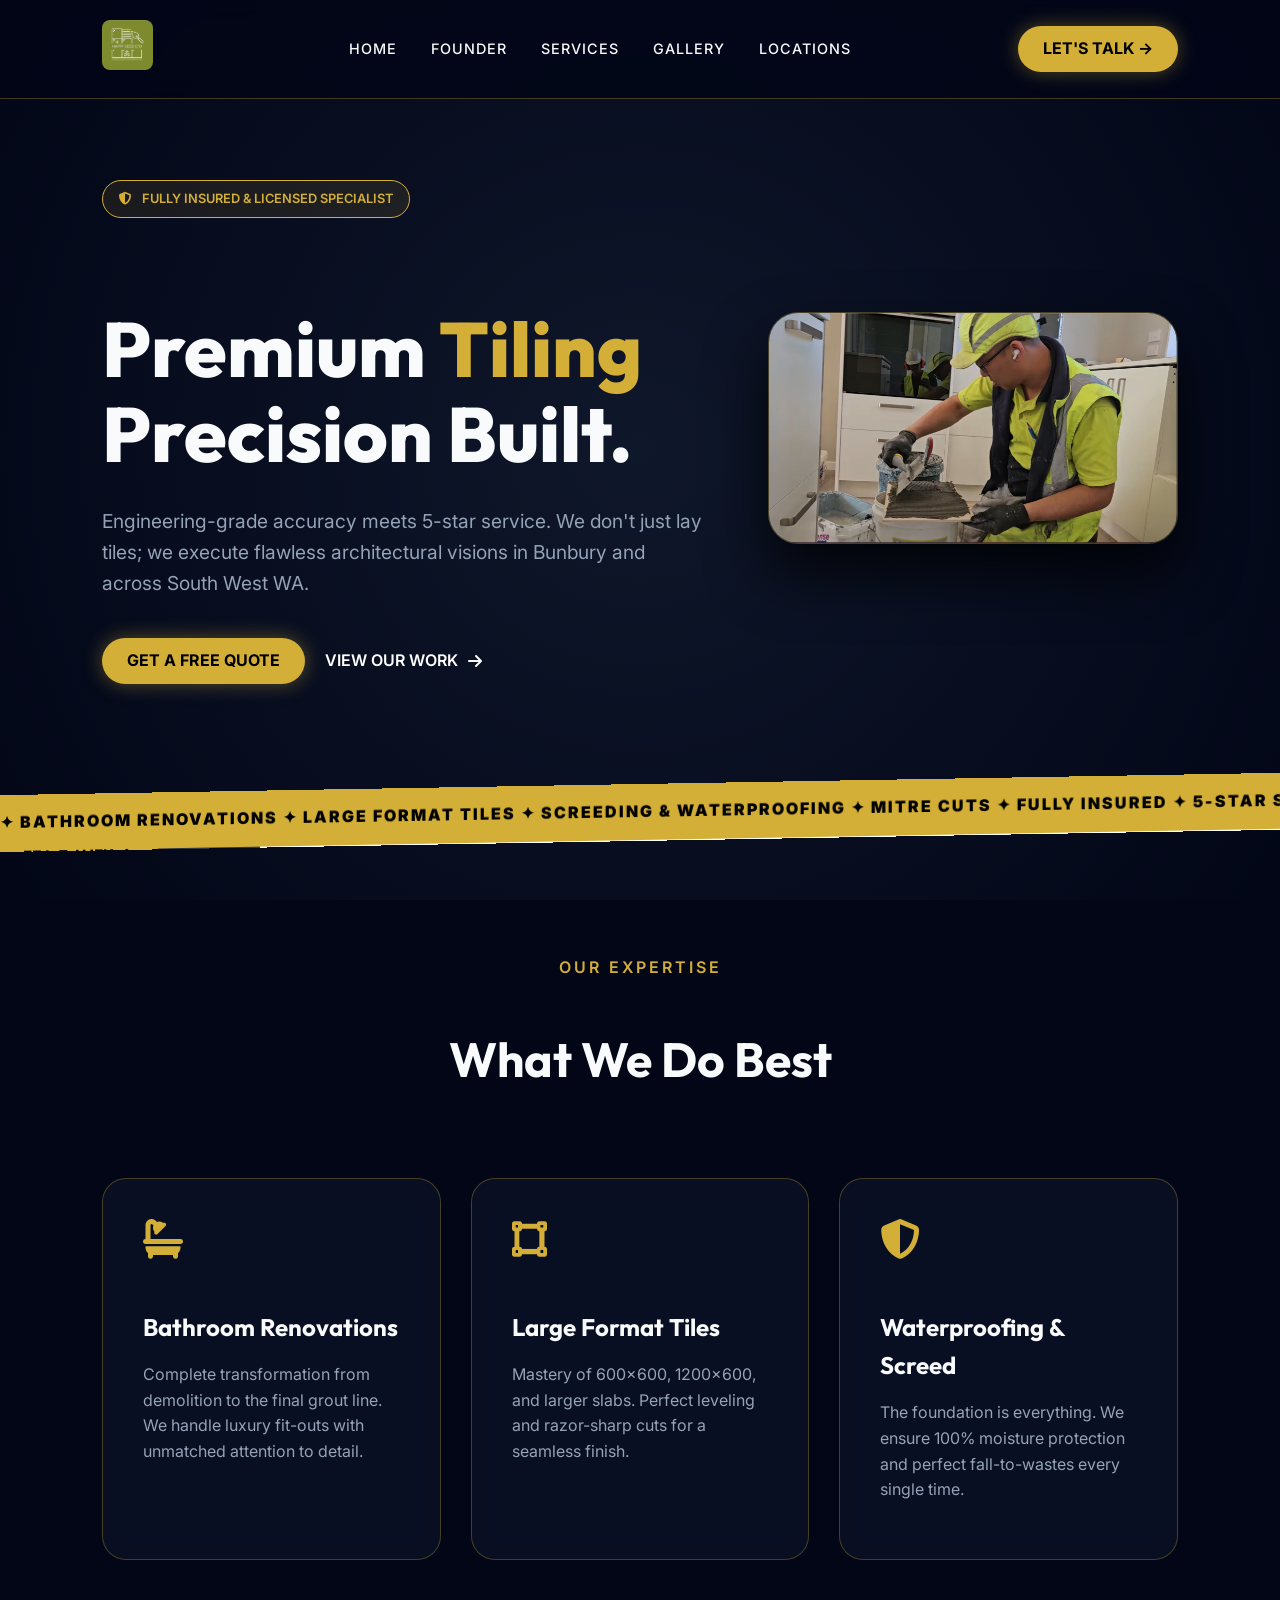
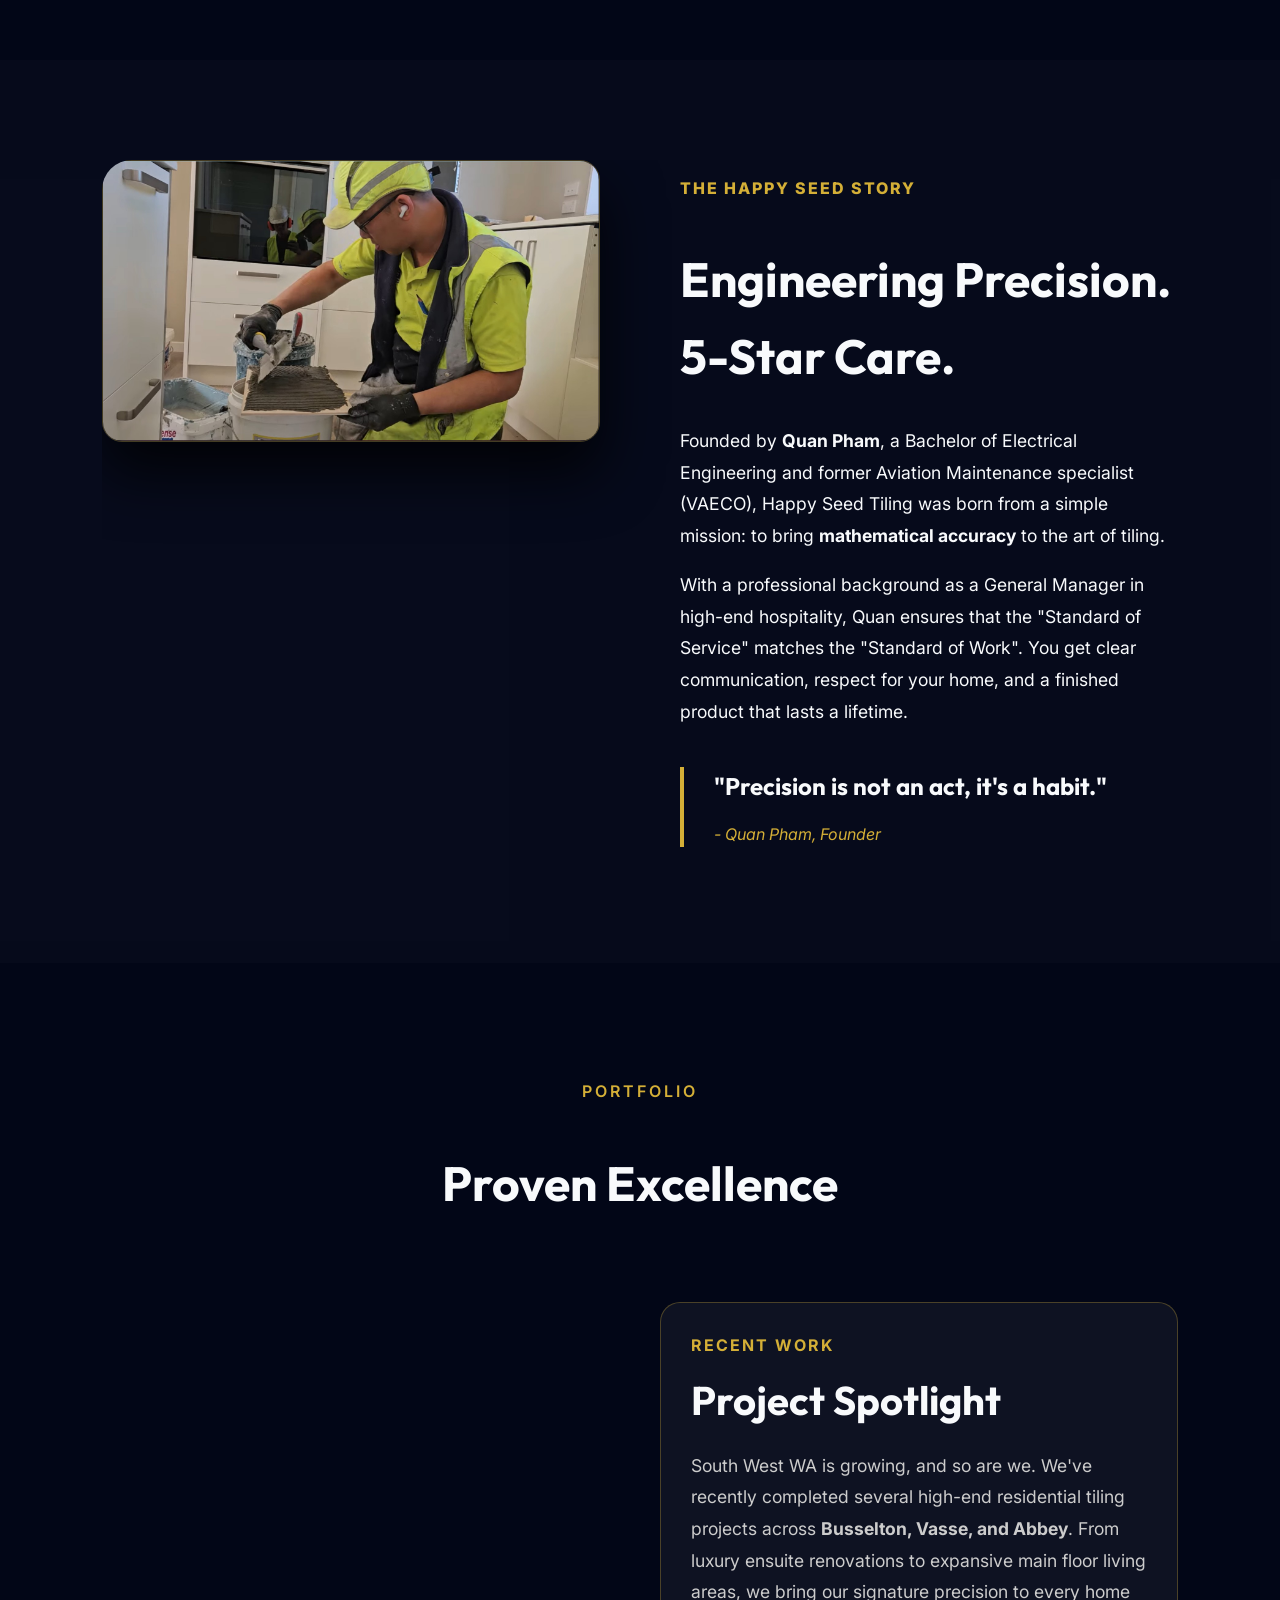
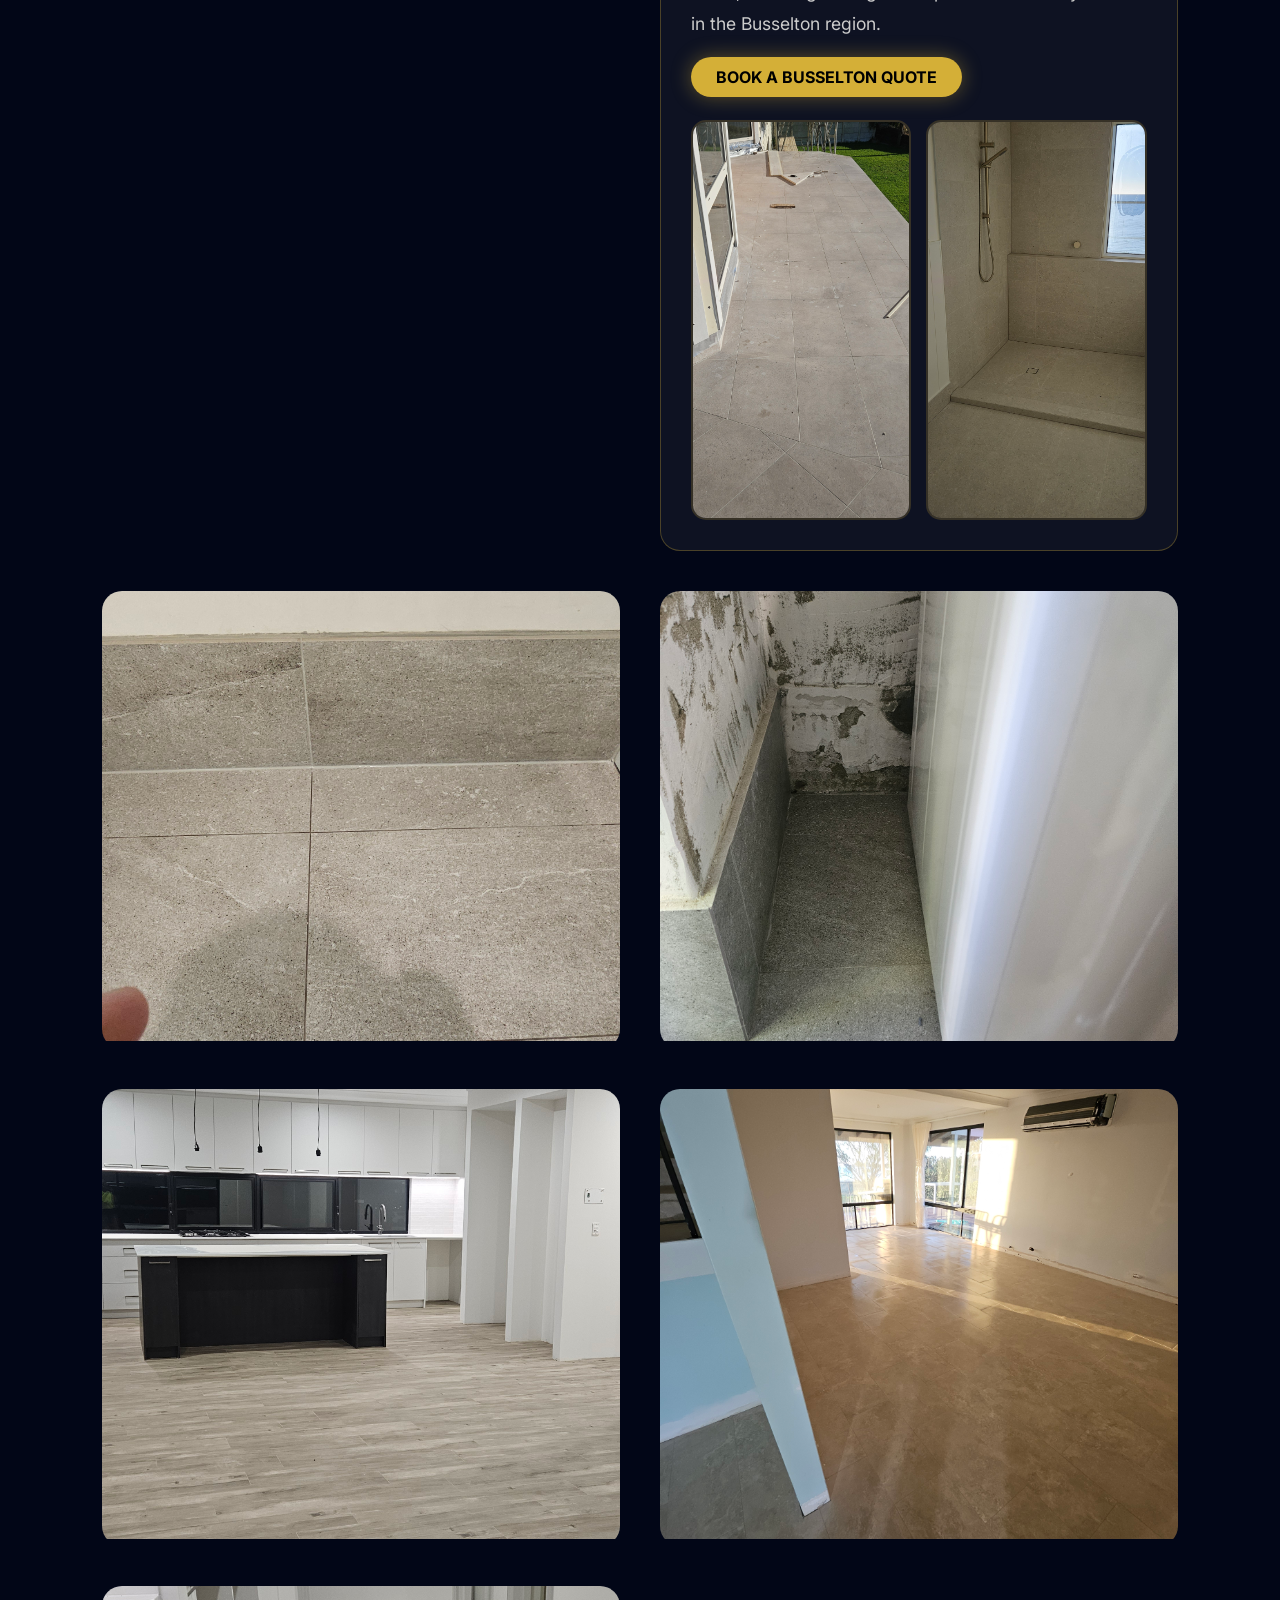
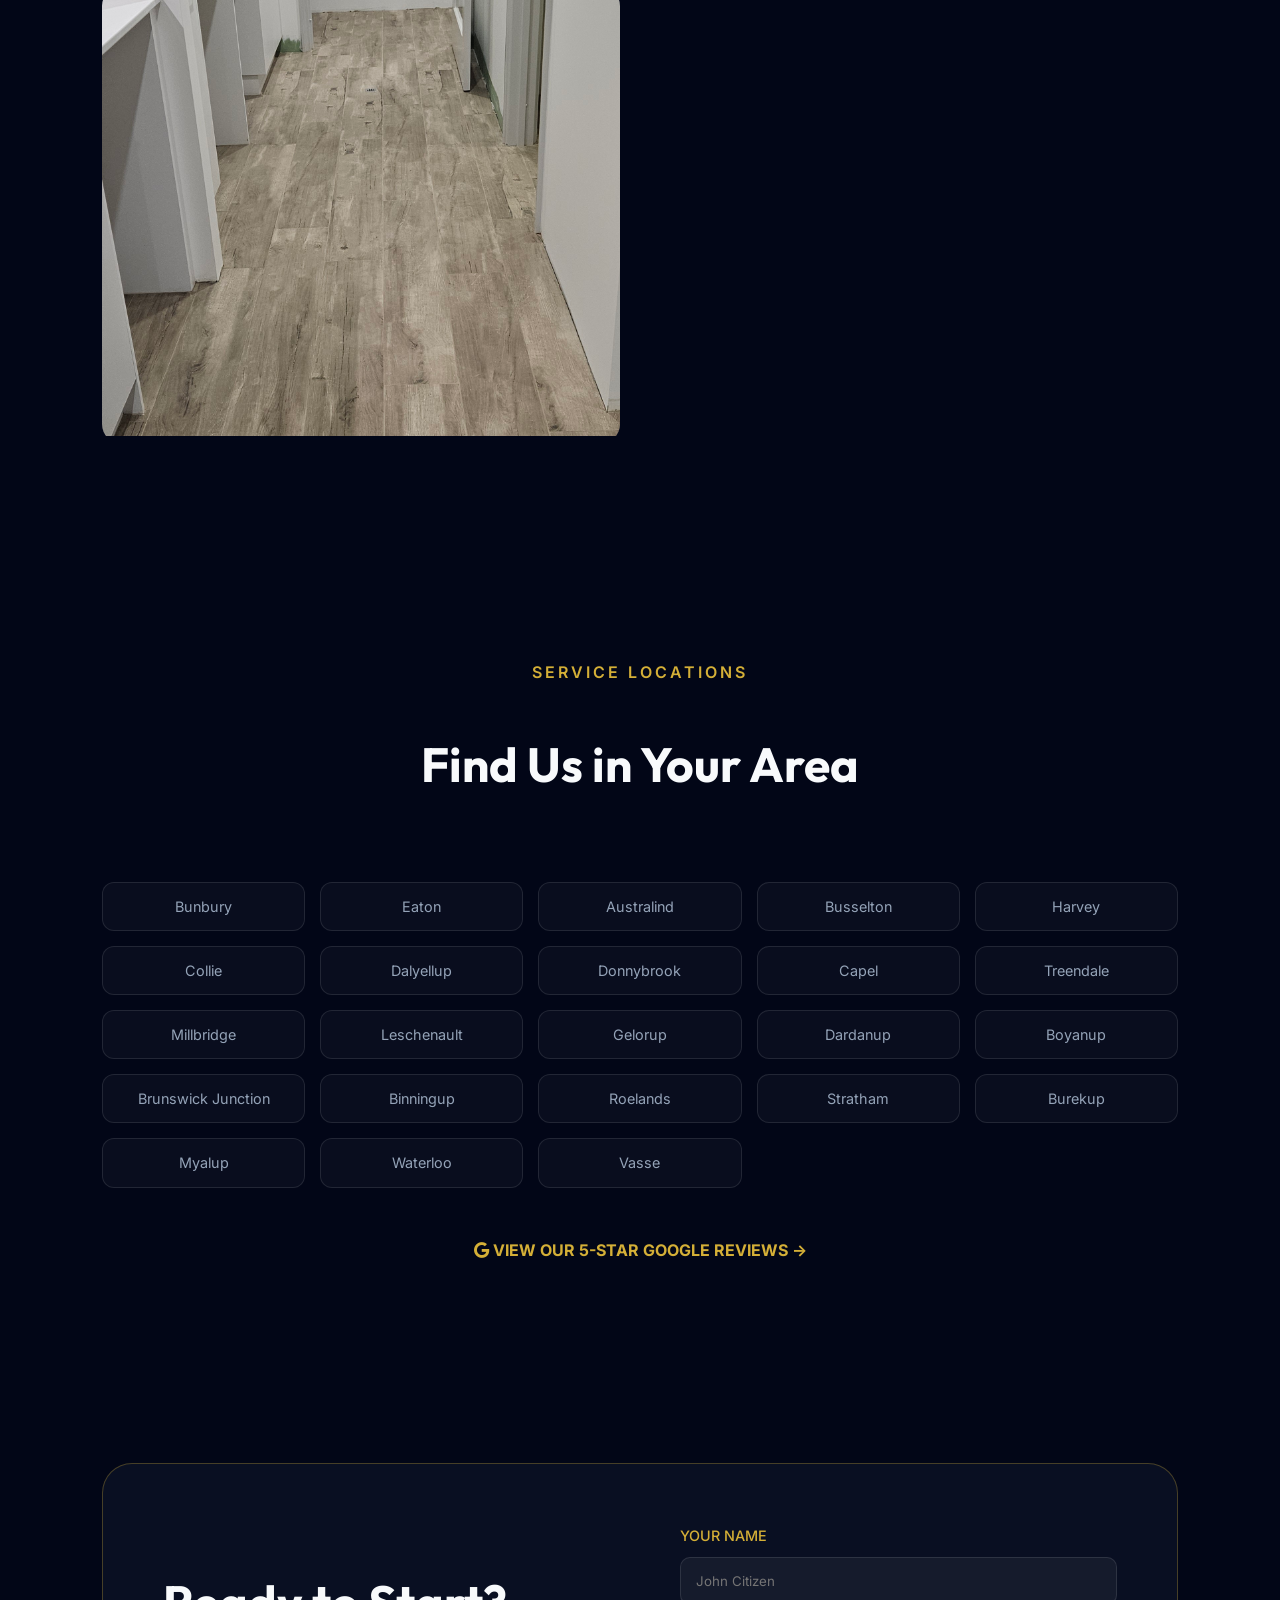
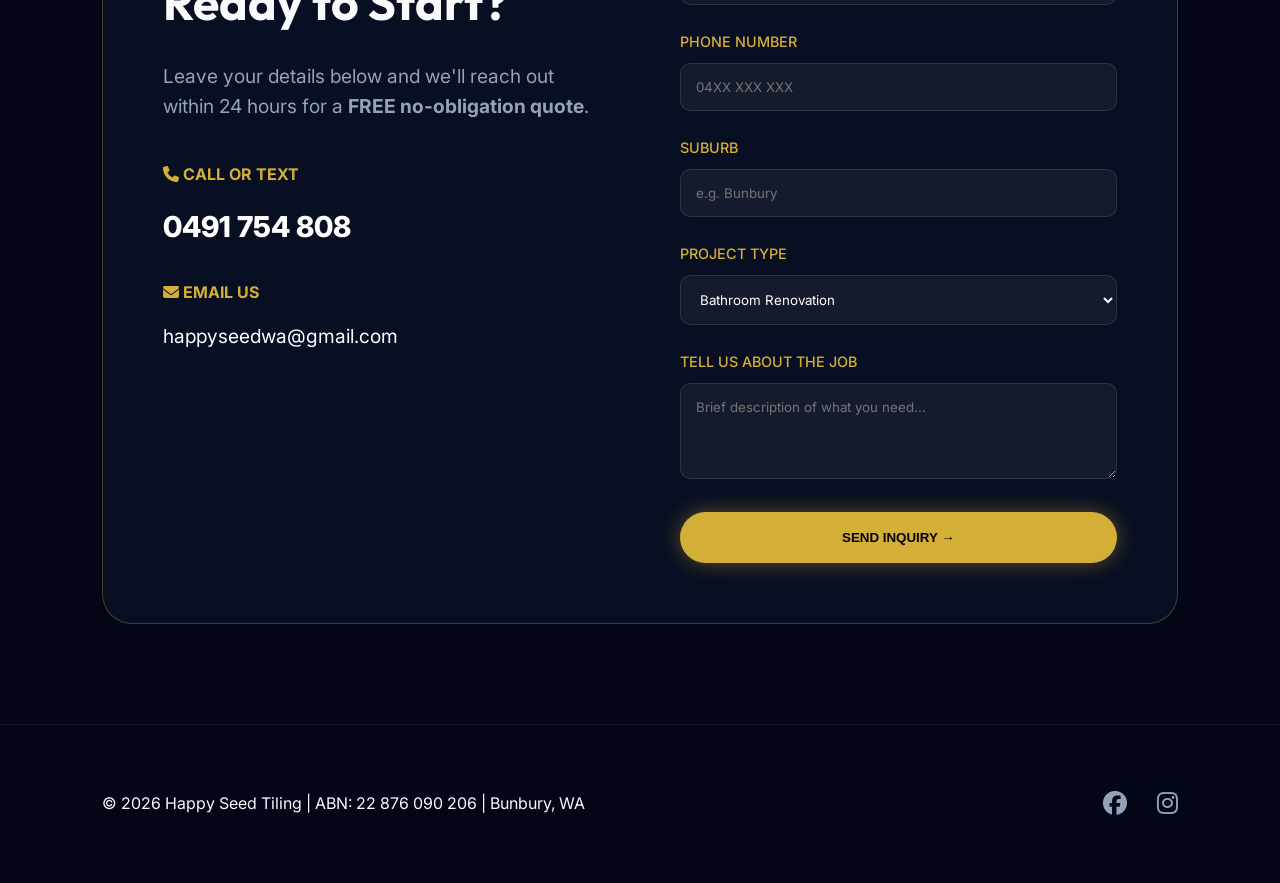
==== index.html @ c8b8978b "Remove unverified award and update tagline" ====
<!DOCTYPE html>
<html lang="en-AU">
<head>
    <meta charset="UTF-8">
    <meta name="viewport" content="width=device-width, initial-scale=1.0">
    
    <title>Happy Seed Tiling | Premium Tiling Specialist | Bunbury & South West WA</title>
    <meta name="description" content="Happy Seed Tiling - Premium bathroom renovations and large format tiling. Engineering precision with 5-star service in Bunbury, Busselton, Eaton, and South West WA.">
    <meta name="keywords" content="Tiling Bunbury, Tiler Busselton, Bathroom Renovations Harvey WA, Tiling Australind, Eaton Tiler, Collie Flooring, Dalyellup Tiling, Capel Contractor, Best Tiler 2026">
    
    <!-- Open Graph for Facebook -->
    <meta property="og:title" content="Happy Seed Tiling | Premium Tiling Specialist">
    <meta property="og:description" content="Engineering precision meets 5-star service. Premium tiling in Bunbury and South West WA.">
    <meta property="og:image" content="https://happyseedtiling.com.au/assets/logo.jpg">
    <meta property="og:url" content="https://happyseedtiling.com.au">

    <!-- JSON-LD Local Business Schema -->
    <script type="application/ld+json">
    {
      "@context": "https://schema.org",
      "@type": "LocalBusiness",
      "name": "Happy Seed Tiling",
      "image": "https://happyseedtiling.com.au/assets/logo.jpg",
      "address": {
        "@type": "PostalAddress",
        "addressLocality": "Bunbury",
        "addressRegion": "WA",
        "postalCode": "6232",
        "addressCountry": "AU"
      },
      "url": "https://happyseedtiling.com.au",
      "telephone": "+61491754808",
      "priceRange": "$$",
      "description": "Premium tiling specialist in Bunbury and South West WA, specializing in bathroom renovations and large format tiling."
    }
    </script>
    
    <link rel="preconnect" href="https://fonts.googleapis.com">
    <link rel="preconnect" href="https://fonts.gstatic.com" crossorigin>
    <link href="https://fonts.googleapis.com/css2?family=Outfit:wght@300;400;600;800&family=Inter:wght@300;400;500;600&display=swap" rel="stylesheet">
    <link rel="stylesheet" href="https://cdnjs.cloudflare.com/ajax/libs/font-awesome/6.4.0/css/all.min.css">
    <link rel="stylesheet" href="https://cdnjs.cloudflare.com/ajax/libs/animate.css/4.1.1/animate.min.css"/>

    <style>
        :root {
            --bg-dark: #020617;
            --bg-card: rgba(15, 23, 42, 0.6);
            --border-gold: rgba(212, 175, 55, 0.3);
            --gold: #D4AF37;
            --gold-glow: rgba(212, 175, 55, 0.4);
            --text-main: #f8fafc;
            --text-dim: #94a3b8;
            --accent-blue: #38bdf8;
        }

        * { box-sizing: border-box; }
        html { scroll-behavior: smooth; }
        
        body {
            background-color: var(--bg-dark);
            color: var(--text-main);
            font-family: 'Inter', sans-serif;
            margin: 0;
            overflow-x: hidden;
            line-height: 1.6;
        }

        /* Animated Background Stars */
        .stars-container {
            position: fixed;
            top: 0; left: 0; width: 100%; height: 100%;
            background: radial-gradient(circle at 50% 50%, #0f172a 0%, #020617 100%);
            z-index: -1;
        }

        h1, h2, h3, h4 { font-family: 'Outfit', sans-serif; }

        /* Navigation Header */
        header {
            position: fixed;
            top: 0; width: 100%; z-index: 1000;
            padding: 20px 8vw;
            display: flex;
            justify-content: space-between;
            align-items: center;
            background: rgba(2, 6, 23, 0.8);
            backdrop-filter: blur(12px);
            border-bottom: 1px solid var(--border-gold);
        }

        .logo img { height: 50px; border-radius: 8px; }

        nav a {
            color: var(--text-main);
            text-decoration: none;
            margin-left: 30px;
            font-weight: 500;
            font-size: 0.9rem;
            text-transform: uppercase;
            letter-spacing: 1px;
            transition: color 0.3s;
        }
        nav a:hover { color: var(--gold); }

        .btn-cta {
            background: var(--gold);
            color: #000;
            padding: 10px 25px;
            border-radius: 50px;
            font-weight: 700;
            text-decoration: none;
            box-shadow: 0 0 20px var(--gold-glow);
            transition: transform 0.3s, box-shadow 0.3s;
        }
        .btn-cta:hover { transform: scale(1.05); box-shadow: 0 0 30px var(--gold); }

        /* Hero Section */
        .hero {
            padding: 180px 8vw 100px;
            display: grid;
            grid-template-columns: 1.2fr 0.8fr;
            align-items: center;
            gap: 50px;
        }

        .hero-tagline {
            display: inline-flex;
            align-items: center;
            gap: 10px;
            background: rgba(212, 175, 55, 0.1);
            border: 1px solid var(--gold);
            padding: 8px 16px;
            border-radius: 50px;
            color: var(--gold);
            font-weight: 600;
            font-size: 0.8rem;
            text-transform: uppercase;
            margin-bottom: 25px;
        }

        .hero h1 {
            font-size: clamp(3rem, 6vw, 5rem);
            line-height: 1.1;
            margin-bottom: 30px;
            font-weight: 800;
        }

        .hero h1 span { color: var(--gold); }

        .hero p {
            font-size: 1.2rem;
            color: var(--text-dim);
            max-width: 600px;
            margin-bottom: 40px;
        }

        .hero-img-wrap {
            position: relative;
        }

        .hero-img-wrap img {
            width: 100%;
            border-radius: 30px;
            border: 1px solid var(--border-gold);
            box-shadow: 0 30px 60px rgba(0,0,0,0.8);
        }

        /* Marquee Ticker */
        .ticker {
            background: var(--gold);
            color: #000;
            padding: 15px 0;
            font-weight: 900;
            text-transform: uppercase;
            letter-spacing: 2px;
            overflow: hidden;
            white-space: nowrap;
            display: flex;
            transform: skewY(-1deg);
        }

        .ticker-content {
            animation: tickerScroll 30s linear infinite;
            display: inline-block;
        }

        @keyframes tickerScroll {
            0% { transform: translateX(0); }
            100% { transform: translateX(-50%); }
        }

        /* Features Section */
        .section-wrap { padding: 100px 8vw; }
        .section-title { text-align: center; margin-bottom: 80px; }
        .section-title h2 { font-size: 3rem; margin-bottom: 20px; }
        .section-title p { color: var(--gold); text-transform: uppercase; letter-spacing: 3px; font-weight: 600; }

        .features-grid {
            display: grid;
            grid-template-columns: repeat(auto-fit, minmax(300px, 1fr));
            gap: 30px;
        }

        .feature-card {
            background: var(--bg-card);
            padding: 40px;
            border-radius: 24px;
            border: 1px solid var(--border-gold);
            backdrop-filter: blur(10px);
            transition: 0.3s;
        }
        .feature-card:hover { transform: translateY(-10px); background: rgba(212, 175, 55, 0.05); }
        .feature-card i { font-size: 2.5rem; color: var(--gold); margin-bottom: 25px; }
        .feature-card h3 { font-size: 1.5rem; margin-bottom: 15px; }
        .feature-card p { color: var(--text-dim); }

        /* Portfolio */
        .portfolio-grid {
            display: grid;
            grid-template-columns: repeat(auto-fit, minmax(350px, 1fr));
            gap: 40px;
        }
        .project-card {
            overflow: hidden;
            border-radius: 20px;
            position: relative;
            cursor: pointer;
        }
        .project-card img { width: 100%; height: 450px; object-fit: cover; transition: 0.5s; }
        .project-card:hover img { transform: scale(1.1); filter: brightness(0.7); }
        .project-info {
            position: absolute; bottom: 0; left: 0; width: 100%;
            padding: 30px; background: linear-gradient(transparent, rgba(0,0,0,0.9));
            opacity: 0; transition: 0.3s;
        }
        .project-card:hover .project-info { opacity: 1; }

        /* Service Areas - SEO GOLDMINE */
        .areas-grid {
            display: grid;
            grid-template-columns: repeat(auto-fill, minmax(180px, 1fr));
            gap: 15px;
        }
        .area-btn {
            background: rgba(255,255,255,0.03);
            border: 1px solid rgba(255,255,255,0.1);
            padding: 12px;
            text-align: center;
            border-radius: 12px;
            font-size: 0.9rem;
            color: var(--text-dim);
            transition: 0.3s;
        }
        .area-btn:hover { border-color: var(--gold); color: #fff; transform: translateY(-3px); }

        /* Contact Form */
        .contact-container {
            display: grid;
            grid-template-columns: 1fr 1fr;
            gap: 80px;
            background: var(--bg-card);
            border-radius: 30px;
            border: 1px solid var(--border-gold);
            padding: 60px;
            overflow: hidden;
        }
        .form-group { margin-bottom: 25px; }
        .form-group label { display: block; margin-bottom: 10px; font-weight: 500; font-size: 0.9rem; color: var(--gold); }
        .form-group input, .form-group textarea, .form-group select {
            width: 100%; background: rgba(255,255,255,0.05);
            border: 1px solid rgba(255,255,255,0.1);
            padding: 15px; border-radius: 10px; color: #fff;
            font-family: inherit;
        }
        .form-group input:focus { border-color: var(--gold); outline: none; }

        /* Responsive */
        @media (max-width: 992px) {
            .hero, .contact-container { grid-template-columns: 1fr; }
            header nav { display: none; }
            .hero { padding: 120px 8vw 50px; text-align: center; }
            .hero h1 { font-size: 3.5rem; }
            .hero-img-wrap img { width: 80%; }
        }

    </style>
</head>
<body>
    <div class="stars-container"></div>

    <header>
        <div class="logo">
            <img src="assets/logo.jpg" alt="Happy Seed Tiling">
        </div>
        <nav>
            <a href="#home">Home</a>
            <a href="#about">Founder</a>
            <a href="#services">Services</a>
            <a href="#works">Gallery</a>
            <a href="#areas">Locations</a>
        </nav>
        <a href="#contact" class="btn-cta">LET'S TALK &rarr;</a>
    </header>

    <section class="hero" id="home">
        <div class="hero-left animate__animated animate__fadeInLeft">
            <div class="hero-tagline">
                <i class="fas fa-shield-halved"></i> Fully Insured & Licensed Specialist
            </div>
            <h1>Premium <span>Tiling</span> <br>Precision Built.</h1>
            <p>Engineering-grade accuracy meets 5-star service. We don't just lay tiles; we execute flawless architectural visions in Bunbury and across South West WA.</p>
            <div style="display: flex; gap: 20px; flex-wrap: wrap;">
                <a href="#contact" class="btn-cta">GET A FREE QUOTE</a>
                <a href="#works" style="color: #fff; display: flex; align-items: center; gap: 10px; text-decoration: none; font-weight: 600;">
                    VIEW OUR WORK <i class="fas fa-arrow-right"></i>
                </a>
            </div>
        </div>
        <div class="hero-img-wrap animate__animated animate__fadeInRight">
            <img src="assets/portfolio_auto_1.jpg" alt="Luxury Bathroom Tiling">
        </div>
    </section>

    <div class="ticker">
        <div class="ticker-content">
            ✦ BATHROOM RENOVATIONS ✦ LARGE FORMAT TILES ✦ SCREEDING & WATERPROOFING ✦ MITRE CUTS ✦ FULLY INSURED ✦ 5-STAR SERVICE ✦ ENGINEER PRECISION ✦ 
            ✦ BATHROOM RENOVATIONS ✦ LARGE FORMAT TILES ✦ SCREEDING & WATERPROOFING ✦ MITRE CUTS ✦ FULLY INSURED ✦ 5-STAR SERVICE ✦ ENGINEER PRECISION ✦ 
        </div>
    </div>

    <section class="section-wrap" id="services">
        <div class="section-title">
            <p>Our Expertise</p>
            <h2>What We Do Best</h2>
        </div>
        <div class="features-grid">
            <div class="feature-card">
                <i class="fas fa-bath"></i>
                <h3>Bathroom Renovations</h3>
                <p>Complete transformation from demolition to the final grout line. We handle luxury fit-outs with unmatched attention to detail.</p>
            </div>
            <div class="feature-card">
                <i class="fas fa-vector-square"></i>
                <h3>Large Format Tiles</h3>
                <p>Mastery of 600x600, 1200x600, and larger slabs. Perfect leveling and razor-sharp cuts for a seamless finish.</p>
            </div>
            <div class="feature-card">
                <i class="fas fa-shield-halved"></i>
                <h3>Waterproofing & Screed</h3>
                <p>The foundation is everything. We ensure 100% moisture protection and perfect fall-to-wastes every single time.</p>
            </div>
        </div>
    </section>

    <!-- Founder Section (Added Storytelling) -->
    <section class="section-wrap" id="about" style="background: rgba(255,255,255,0.02);">
        <div class="contact-container" style="border: none; background: none; padding: 0;">
            <div class="hero-img-wrap">
                <img src="assets/Hinhchandung.jpg" alt="Quan Pham - The Founder" style="border-radius: 20px; width: 100%;">
            </div>
            <div>
                <p style="color: var(--gold); text-transform: uppercase; letter-spacing: 2px; font-weight: 800; margin-bottom: 20px;">The Happy Seed Story</p>
                <h2 style="font-size: 3rem; margin-bottom: 30px;">Engineering Precision. <br><span>5-Star Care.</span></h2>
                <p style="font-size: 1.1rem; line-height: 1.8;">
                    Founded by <strong>Quan Pham</strong>, a Bachelor of Electrical Engineering and former Aviation Maintenance specialist (VAECO), Happy Seed Tiling was born from a simple mission: to bring <strong>mathematical accuracy</strong> to the art of tiling.
                </p>
                <p style="font-size: 1.1rem; line-height: 1.8;">
                    With a professional background as a General Manager in high-end hospitality, Quan ensures that the "Standard of Service" matches the "Standard of Work". You get clear communication, respect for your home, and a finished product that lasts a lifetime.
                </p>
                <div style="margin-top: 40px; border-left: 4px solid var(--gold); padding-left: 30px;">
                    <h4 style="font-size: 1.5rem; margin-bottom: 10px;">"Precision is not an act, it's a habit."</h4>
                    <p style="font-style: italic; color: var(--gold);">- Quan Pham, Founder</p>
                </div>
            </div>
        </div>
    </section>

    <section class="section-wrap" id="works">
        <div class="section-title">
            <p>Portfolio</p>
            <h2>Proven Excellence</h2>
        </div>
        <div class="portfolio-grid">
            <!-- Busselton Spotlight -->
            <div style="grid-column: span 1 / -1; display: flex; flex-wrap: wrap; align-items: stretch; gap: 30px; background: rgba(255, 255, 255, 0.05); padding: 30px; border-radius: 20px; border: 1px solid rgba(212, 175, 55, 0.3);">
                <div style="flex: 1; min-width: 300px;">
                    <span style="color: #D4AF37; font-weight: bold; letter-spacing: 2px;">RECENT WORK</span>
                    <h2 style="font-size: 2.5rem; margin: 10px 0;">Project Spotlight</h2>
                    <p style="font-size: 1.1rem; line-height: 1.8; color: #ccc; margin-bottom: 25px;">
                        South West WA is growing, and so are we. We've recently completed several high-end residential tiling projects across <b>Busselton, Vasse, and Abbey</b>. From luxury ensuite renovations to expansive main floor living areas, we bring our signature precision to every home in the Busselton region.
                    </p>
                    <a href="#contact" class="btn-cta">BOOK A BUSSELTON QUOTE</a>
                </div>
                <div style="flex: 1.5; min-width: 300px; display: grid; grid-template-columns: 1fr 1fr; gap: 15px;">
                    <img src="assets/busselton_alfresco.jpg" alt="Busselton Alfresco Tiling" style="height: 400px; width: 100%; border-radius: 15px; object-fit: cover; border: 2px solid rgba(212, 175, 55, 0.2);">
                    <img src="assets/busselton_bathroom.jpg" alt="Busselton Luxury Bathroom" style="height: 400px; width: 100%; border-radius: 15px; object-fit: cover; border: 2px solid rgba(212, 175, 55, 0.2);">
                </div>
            </div>

            <!-- New Insurance Project: Australind -->
            <div class="project-card">
                <img src="assets/insurance_repair_australind.jpg" alt="Insurance Tiling Repair - Australind">
                <div class="project-info">
                    <h3>Insurance Compliance Project</h3>
                    <p>13 Whitely Pl, Australind. High-standard safety & repair work for national insurance group.</p>
                </div>
            </div>
            
            <div class="project-card">
                <img src="assets/insurance_repair_process.jpg" alt="Insurance Tiling Process">
                <div class="project-info">
                    <h3>Precision & Protection</h3>
                    <p>Substrate preparation and WHS protocol execution.</p>
                </div>
            </div>
            
            <div class="project-card">
                <img src="assets/portfolio_auto_2.jpg" alt="Cowaramup Project - High End Bathroom">
                <div class="project-info">
                    <h3>Cowaramup Luxury Bath</h3>
                    <p>Large Format Porcelain & Gold Trim</p>
                </div>
            </div>
            <div class="project-card">
                <img src="assets/portfolio_auto_5.jpg" alt="San Macro Project">
                <div class="project-info">
                    <h3>San Macro Main Floor</h3>
                    <p>Precise 600x600 Layout</p>
                </div>
            </div>
            <div class="project-card">
                <img src="assets/portfolio_auto_3.jpg" alt="Detail Work">
                <div class="project-info">
                    <h3>Precision Miter Cuts</h3>
                    <p>Engineering Grade Corners</p>
                </div>
            </div>
        </div>
    </section>

    <!-- Service Areas (FREE SEO POWER) -->
    <section class="section-wrap" id="areas">
        <div class="section-title">
            <p>Service Locations</p>
            <h2>Find Us in Your Area</h2>
        </div>
        <div class="areas-grid">
            <div class="area-btn">Bunbury</div>
            <div class="area-btn">Eaton</div>
            <div class="area-btn">Australind</div>
            <div class="area-btn">Busselton</div>
            <div class="area-btn">Harvey</div>
            <div class="area-btn">Collie</div>
            <div class="area-btn">Dalyellup</div>
            <div class="area-btn">Donnybrook</div>
            <div class="area-btn">Capel</div>
            <div class="area-btn">Treendale</div>
            <div class="area-btn">Millbridge</div>
            <div class="area-btn">Leschenault</div>
            <div class="area-btn">Gelorup</div>
            <div class="area-btn">Dardanup</div>
            <div class="area-btn">Boyanup</div>
            <div class="area-btn">Brunswick Junction</div>
            <div class="area-btn">Binningup</div>
            <div class="area-btn">Roelands</div>
            <div class="area-btn">Stratham</div>
            <div class="area-btn">Burekup</div>
            <div class="area-btn">Myalup</div>
            <div class="area-btn">Waterloo</div>
            <div class="area-btn">Vasse</div>
        </div>
        <a href="https://www.google.com/search?q=Happy+Seed+Tiling" class="gmb-link" style="display: block; text-align: center; margin-top: 50px; color: var(--gold); text-decoration: none; font-weight: 700;">
            <i class="fab fa-google"></i> VIEW OUR 5-STAR GOOGLE REVIEWS &rarr;
        </a>
    </section>

    <section class="section-wrap" id="contact">
        <div class="contact-container">
            <div>
                <h2 style="font-size: 3rem; margin-bottom: 20px;">Ready to Start?</h2>
                <p style="font-size: 1.2rem; color: var(--text-dim); margin-bottom: 40px;">Leave your details below and we'll reach out within 24 hours for a <strong>FREE no-obligation quote</strong>.</p>
                
                <div style="margin-bottom: 30px;">
                    <p style="font-weight: 700; color: var(--gold);"><i class="fas fa-phone"></i> CALL OR TEXT</p>
                    <a href="tel:0491754808" style="font-size: 1.8rem; color: #fff; text-decoration: none; font-weight: 800;">0491 754 808</a>
                </div>
                <div>
                    <p style="font-weight: 700; color: var(--gold);"><i class="fas fa-envelope"></i> EMAIL US</p>
                    <a href="mailto:happyseedwa@gmail.com" style="font-size: 1.2rem; color: #fff; text-decoration: none;">happyseedwa@gmail.com</a>
                </div>
            </div>

            <!-- FORMSPREE INTEGRATION -->
            <form action="https://formspree.io/f/xvgzvkgb" method="POST">
                <div class="form-group">
                    <label>YOUR NAME</label>
                    <input type="text" name="name" placeholder="John Citizen" required>
                </div>
                <div class="form-group">
                    <label>PHONE NUMBER</label>
                    <input type="tel" name="phone" placeholder="04XX XXX XXX" required>
                </div>
                <div class="form-group">
                    <label>SUBURB</label>
                    <input type="text" name="suburb" placeholder="e.g. Bunbury" required>
                </div>
                <div class="form-group">
                    <label>PROJECT TYPE</label>
                    <select name="type">
                        <option>Bathroom Renovation</option>
                        <option>Main Floor Tiling</option>
                        <option>Kitchen Splashback</option>
                        <option>Outdoor/Alfresco</option>
                        <option>Other / Full House</option>
                    </select>
                </div>
                <div class="form-group">
                    <label>TELL US ABOUT THE JOB</label>
                    <textarea name="message" rows="4" placeholder="Brief description of what you need..."></textarea>
                </div>
                <button type="submit" class="btn-cta" style="width: 100%; border: none; cursor: pointer; padding: 18px;">SEND INQUIRY &rarr;</button>
            </form>
        </div>
    </section>

    <footer style="padding: 50px 8vw; border-top: 1px solid rgba(255,255,255,0.05); display: flex; justify-content: space-between; align-items: center; flex-wrap: wrap; gap: 20px;">
        <p>© 2026 Happy Seed Tiling | ABN: 22 876 090 206 | Bunbury, WA</p>
        <div style="display: flex; gap: 30px;">
            <a href="https://facebook.com/happyseedtiling" style="color: var(--text-dim); font-size: 1.5rem;"><i class="fab fa-facebook"></i></a>
            <a href="https://instagram.com/happyseedtiling" style="color: var(--text-dim); font-size: 1.5rem;"><i class="fab fa-instagram"></i></a>
        </div>
    </footer>

</body>
</html>
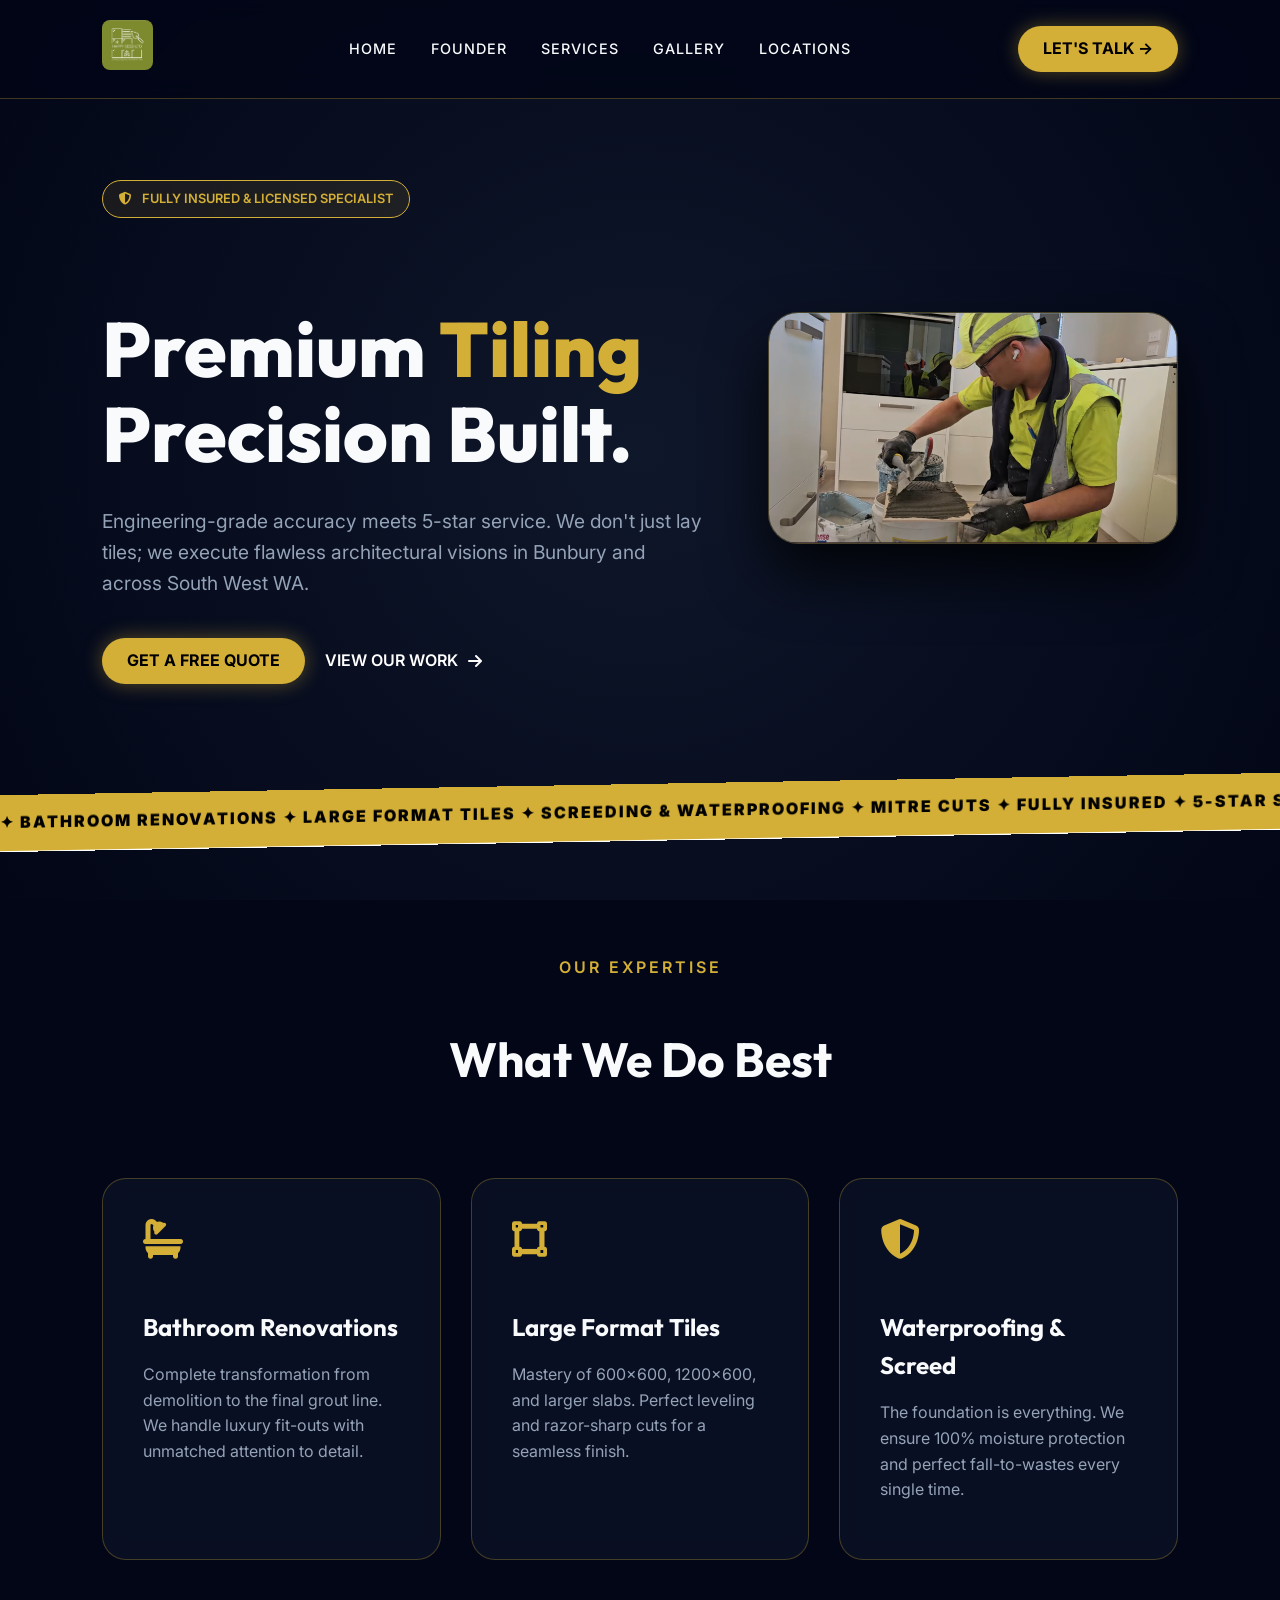
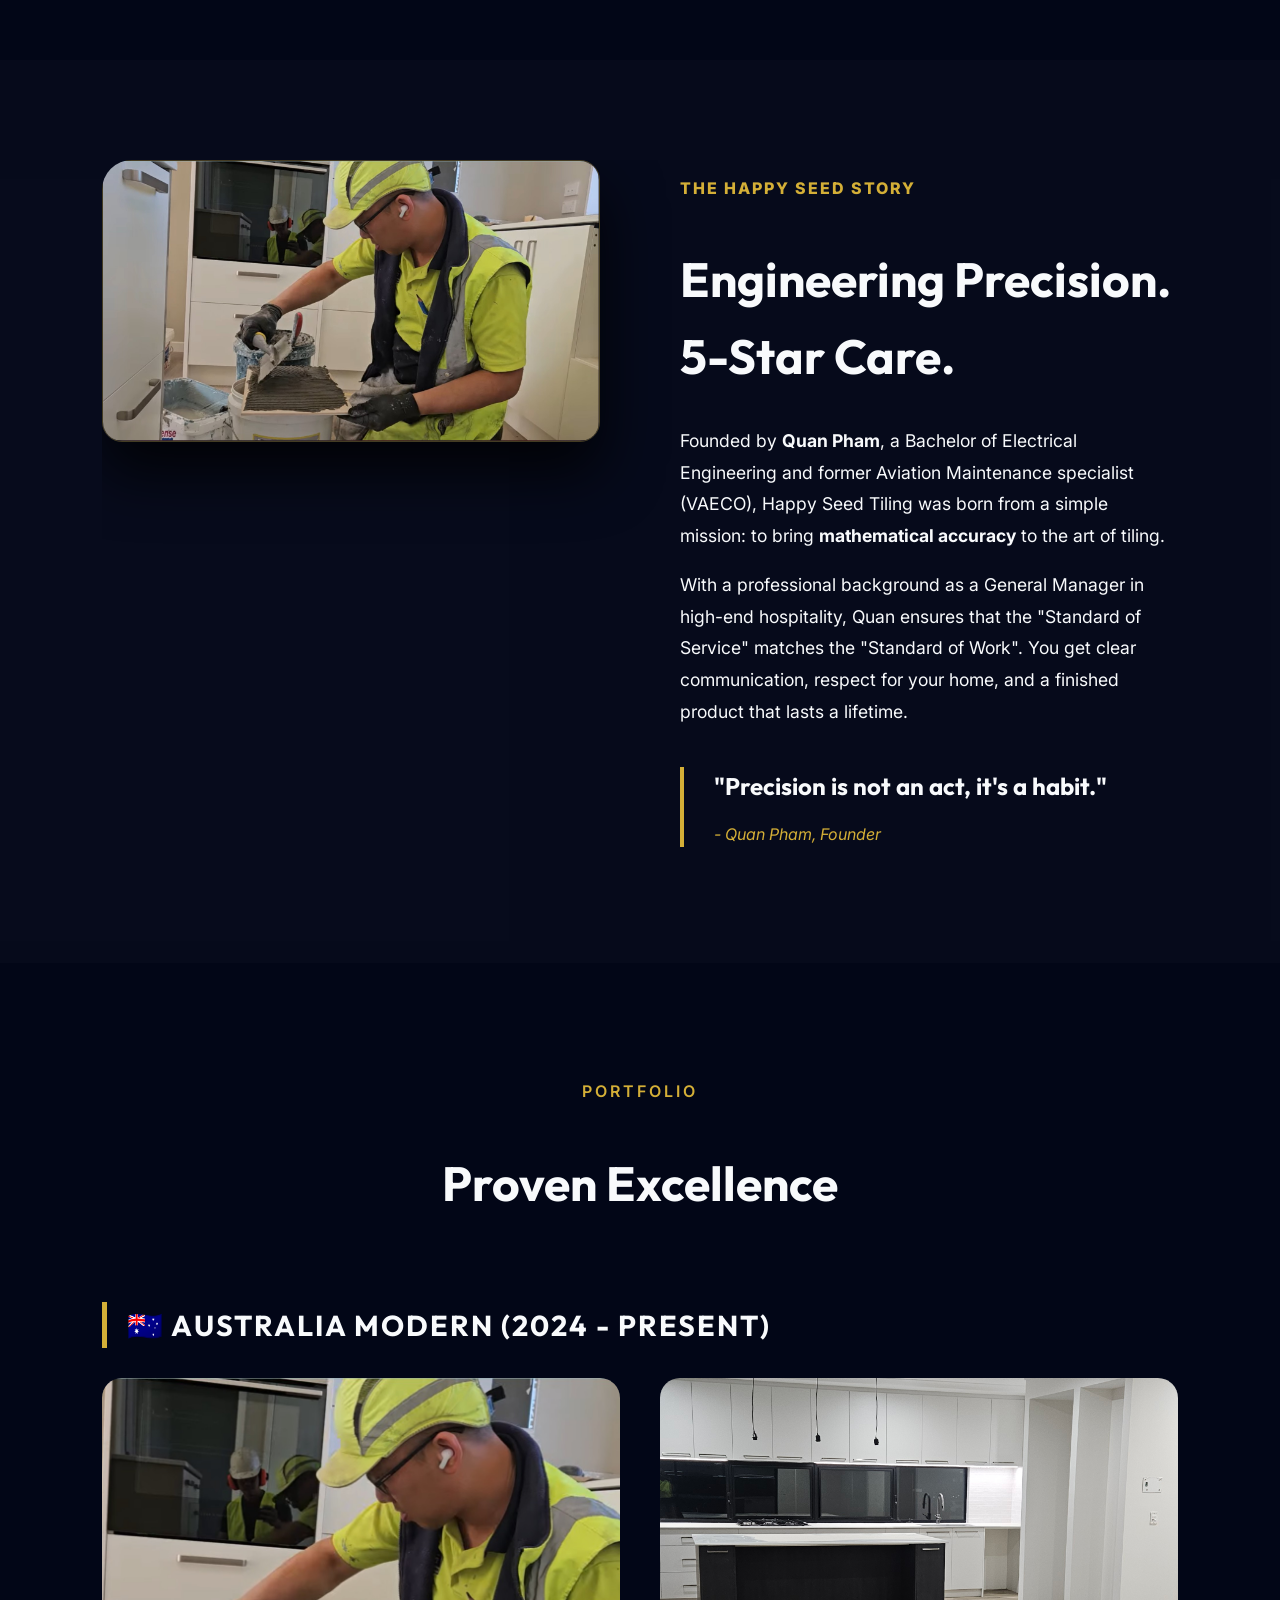
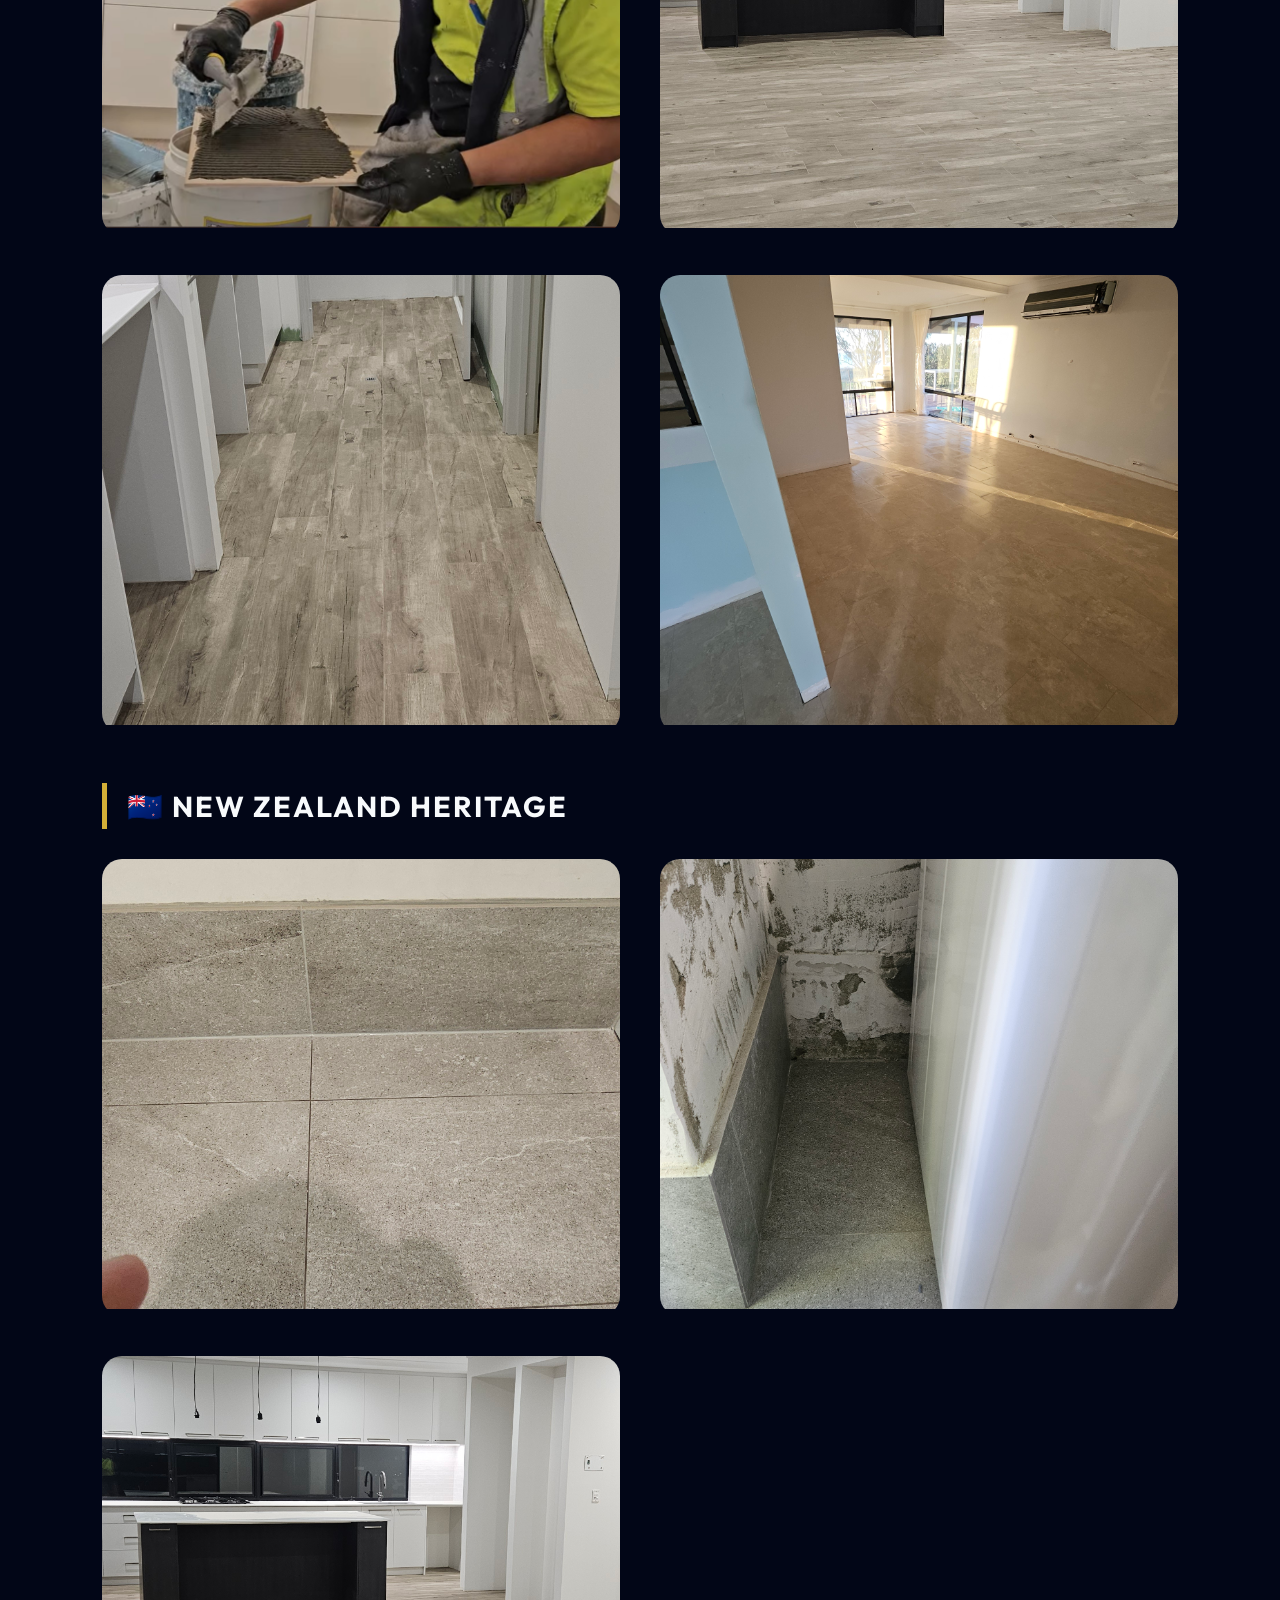
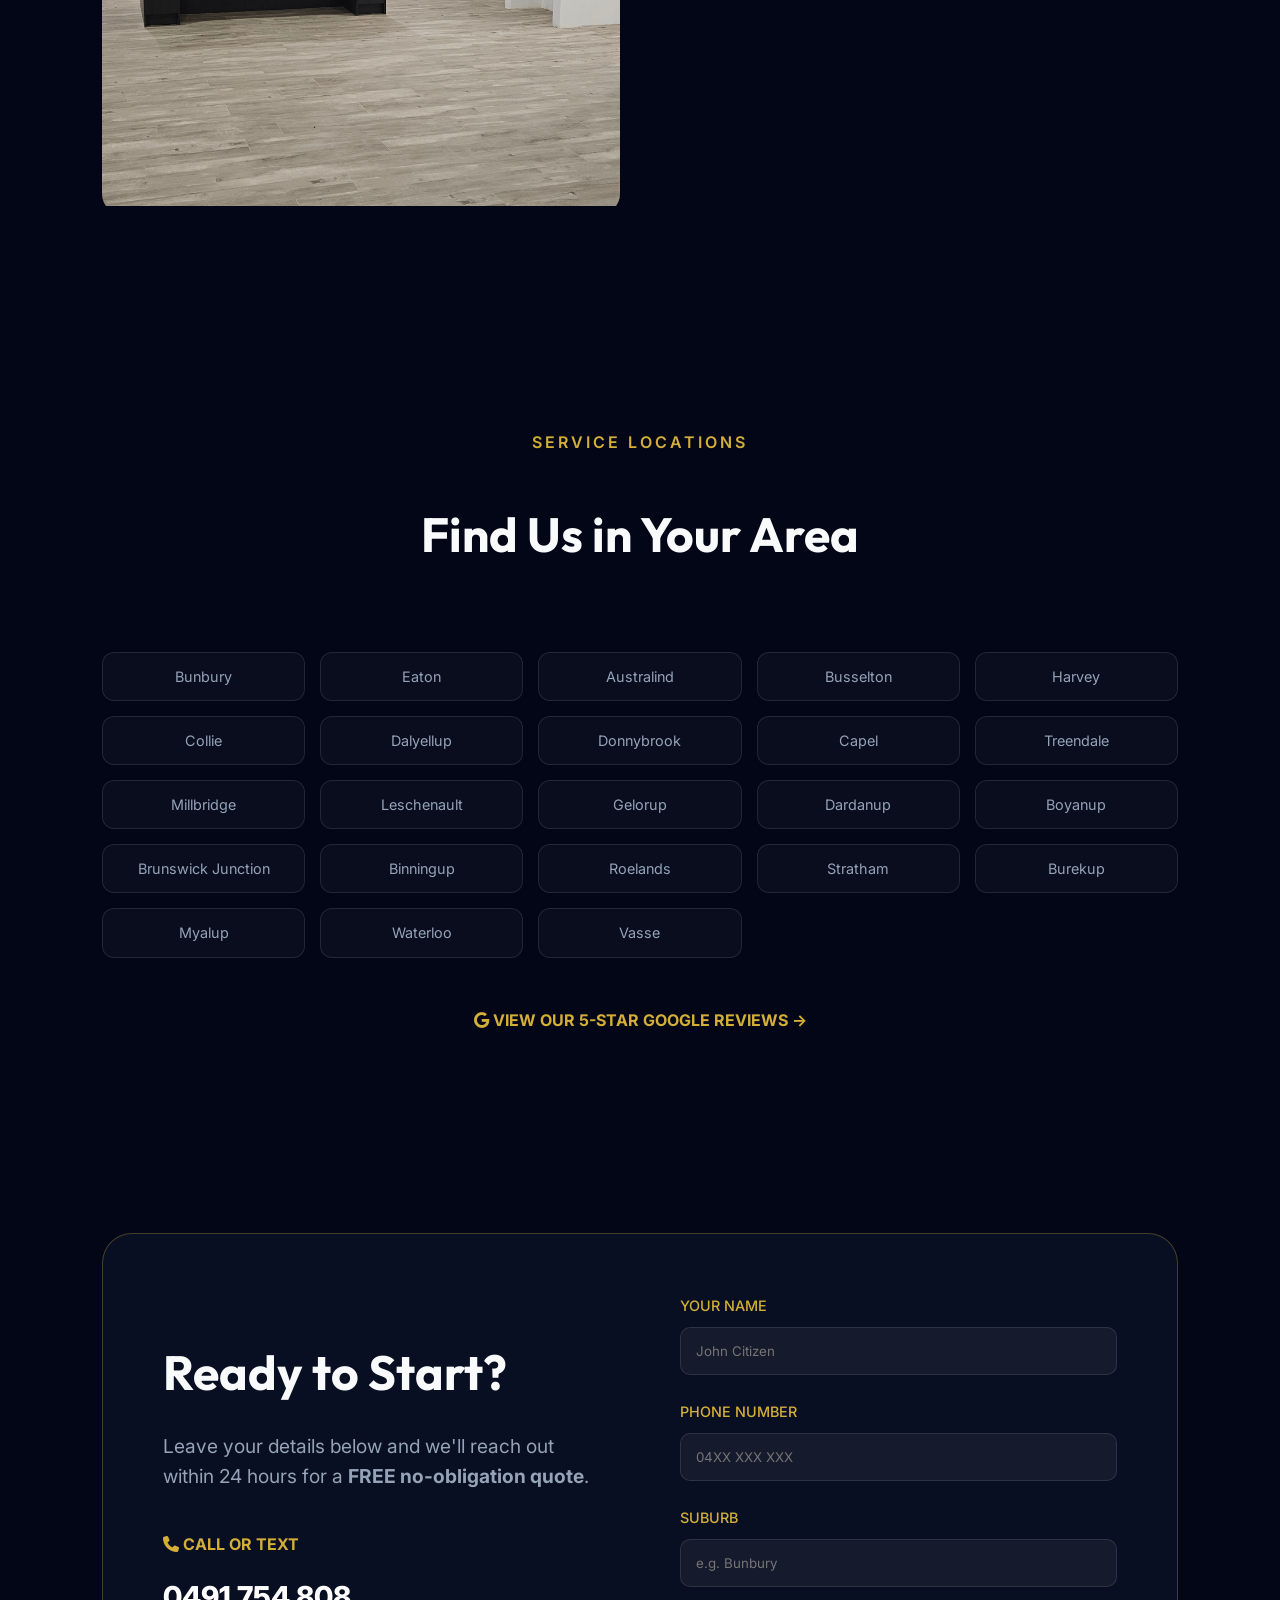
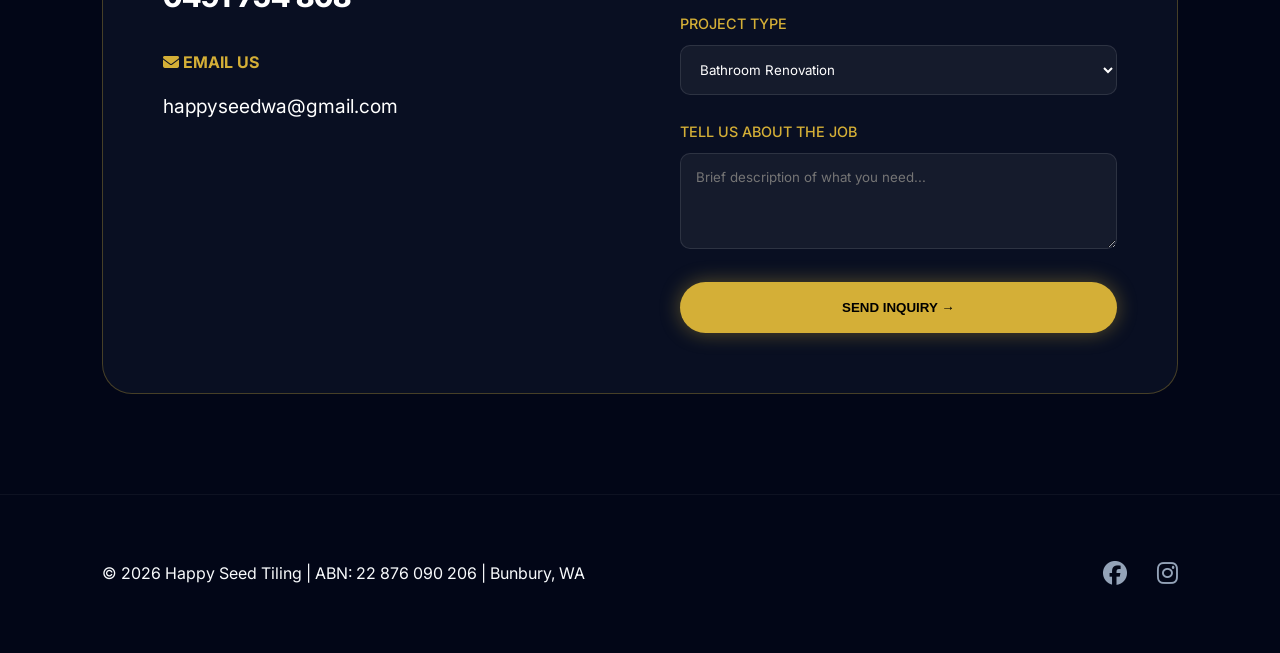
==== commit c471d602: "Update portfolio with real projects and gallery links" ====
--- a/index.html
+++ b/index.html
@@ -235,6 +235,31 @@
         }
         .project-card:hover .project-info { opacity: 1; }
 
+        /* Project Buttons & Categorization */
+        .project-category-header { 
+            margin: 50px 0 30px; 
+            border-left: 5px solid var(--gold); 
+            padding-left: 20px;
+            font-size: 1.8rem;
+            text-transform: uppercase;
+            letter-spacing: 2px;
+        }
+
+        .btn-gallery {
+            display: inline-block;
+            margin-top: 15px;
+            padding: 8px 18px;
+            background: transparent;
+            border: 1px solid var(--gold);
+            color: var(--gold);
+            border-radius: 5px;
+            text-decoration: none;
+            font-size: 0.8rem;
+            font-weight: 700;
+            transition: 0.3s;
+        }
+        .btn-gallery:hover { background: var(--gold); color: #000; }
+
         /* Service Areas - SEO GOLDMINE */
         .areas-grid {
             display: grid;
@@ -380,59 +405,81 @@
             <p>Portfolio</p>
             <h2>Proven Excellence</h2>
         </div>
+        <h3 class="project-category-header">🇦🇺 Australia Modern (2024 - Present)</h3>
         <div class="portfolio-grid">
-            <!-- Busselton Spotlight -->
-            <div style="grid-column: span 1 / -1; display: flex; flex-wrap: wrap; align-items: stretch; gap: 30px; background: rgba(255, 255, 255, 0.05); padding: 30px; border-radius: 20px; border: 1px solid rgba(212, 175, 55, 0.3);">
-                <div style="flex: 1; min-width: 300px;">
-                    <span style="color: #D4AF37; font-weight: bold; letter-spacing: 2px;">RECENT WORK</span>
-                    <h2 style="font-size: 2.5rem; margin: 10px 0;">Project Spotlight</h2>
-                    <p style="font-size: 1.1rem; line-height: 1.8; color: #ccc; margin-bottom: 25px;">
-                        South West WA is growing, and so are we. We've recently completed several high-end residential tiling projects across <b>Busselton, Vasse, and Abbey</b>. From luxury ensuite renovations to expansive main floor living areas, we bring our signature precision to every home in the Busselton region.
-                    </p>
-                    <a href="#contact" class="btn-cta">BOOK A BUSSELTON QUOTE</a>
-                </div>
-                <div style="flex: 1.5; min-width: 300px; display: grid; grid-template-columns: 1fr 1fr; gap: 15px;">
-                    <img src="assets/busselton_alfresco.jpg" alt="Busselton Alfresco Tiling" style="height: 400px; width: 100%; border-radius: 15px; object-fit: cover; border: 2px solid rgba(212, 175, 55, 0.2);">
-                    <img src="assets/busselton_bathroom.jpg" alt="Busselton Luxury Bathroom" style="height: 400px; width: 100%; border-radius: 15px; object-fit: cover; border: 2px solid rgba(212, 175, 55, 0.2);">
-                </div>
-            </div>
-
-            <!-- New Insurance Project: Australind -->
-            <div class="project-card">
-                <img src="assets/insurance_repair_australind.jpg" alt="Insurance Tiling Repair - Australind">
-                <div class="project-info">
-                    <h3>Insurance Compliance Project</h3>
-                    <p>13 Whitely Pl, Australind. High-standard safety & repair work for national insurance group.</p>
+            <!-- 14 Birch St -->
+            <div class="project-card">
+                <img src="assets/portfolio_auto_1.jpg" alt="14 Birch Street Avenue">
+                <div class="project-info">
+                    <h3>Bath & Ensuite Precision</h3>
+                    <p>14 Birch St Ave. High-standard residential bathroom renovations.</p>
+                    <a href="https://photos.app.goo.gl/HhiM9cZom4jAdack7" target="_blank" class="btn-gallery">VIEW FULL GALLERY &rarr;</a>
                 </div>
             </div>
             
-            <div class="project-card">
-                <img src="assets/insurance_repair_process.jpg" alt="Insurance Tiling Process">
-                <div class="project-info">
-                    <h3>Precision & Protection</h3>
-                    <p>Substrate preparation and WHS protocol execution.</p>
-                </div>
-            </div>
-            
-            <div class="project-card">
-                <img src="assets/portfolio_auto_2.jpg" alt="Cowaramup Project - High End Bathroom">
-                <div class="project-info">
-                    <h3>Cowaramup Luxury Bath</h3>
-                    <p>Large Format Porcelain & Gold Trim</p>
-                </div>
-            </div>
-            <div class="project-card">
-                <img src="assets/portfolio_auto_5.jpg" alt="San Macro Project">
-                <div class="project-info">
-                    <h3>San Macro Main Floor</h3>
-                    <p>Precise 600x600 Layout</p>
-                </div>
-            </div>
-            <div class="project-card">
-                <img src="assets/portfolio_auto_3.jpg" alt="Detail Work">
-                <div class="project-info">
-                    <h3>Precision Miter Cuts</h3>
-                    <p>Engineering Grade Corners</p>
+            <!-- 3/31 Marlston Drv -->
+            <div class="project-card">
+                <img src="assets/portfolio_auto_2.jpg" alt="3/31 Marlston Drv, Bunbury">
+                <div class="project-info">
+                    <h3>Coastal Modern Residential</h3>
+                    <p>3/31 Marlston Drv, Bunbury. Premium flooring and wet area finishes.</p>
+                    <a href="https://photos.app.goo.gl/k4XnwNdeQmTrBDwJ9" target="_blank" class="btn-gallery">VIEW FULL GALLERY &rarr;</a>
+                </div>
+            </div>
+
+            <!-- 21 Tall Tree Cres -->
+            <div class="project-card">
+                <img src="assets/portfolio_auto_3.jpg" alt="21 Tall Tree Cres, Reinscourt">
+                <div class="project-info">
+                    <h3>High-Spec Technical Tiling</h3>
+                    <p>21 Tall Tree Cres, Reinscourt. Precision mitre cuts and layout execution.</p>
+                    <a href="https://photos.app.goo.gl/msbxAfYGr53nBbSb6" target="_blank" class="btn-gallery">VIEW FULL GALLERY &rarr;</a>
+                </div>
+            </div>
+
+            <!-- 23 Golden Ash Rise -->
+            <div class="project-card">
+                <img src="assets/portfolio_auto_5.jpg" alt="23 Golden Ash Rise, Bridgetown">
+                <div class="project-info">
+                    <h3>Landscape & Garden Integration</h3>
+                    <p>23 Golden Ash Rise, Bridgetown. Large-scale residential and outdoor tiling.</p>
+                    <a href="https://photos.app.goo.gl/P2BMLNcEaKkmeEiT6" target="_blank" class="btn-gallery">VIEW FULL GALLERY &rarr;</a>
+                </div>
+            </div>
+        </div>
+
+        <h3 class="project-category-header">🇳🇿 New Zealand Heritage</h3>
+        <div class="portfolio-grid">
+            <!-- Ashwood -->
+            <div class="project-card">
+                <img src="assets/insurance_repair_australind.jpg" alt="Ashwood Retirement Village">
+                <div class="project-info">
+                    <h3>Commercial Retirement Excellence</h3>
+                    <p>Ashwood Retirement Village (NZ). Large-scale high-tier residential tiling.</p>
+                    <a href="https://photos.app.goo.gl/4624s2XhmbpS8nFv7" target="_blank" class="btn-gallery">VIEW FULL GALLERY &rarr;</a>
+                </div>
+            </div>
+
+            <!-- 22 Bond Street -->
+            <div class="project-card">
+                <img src="assets/insurance_repair_process.jpg" alt="22 Bond Street, Blenheim">
+                <div class="project-info">
+                    <h3>Residential Heritage Finish</h3>
+                    <p>22 Bond Street, Blenheim (NZ). High-quality renovation work.</p>
+                    <a href="https://photos.app.goo.gl/yLJ6XS8vY1NUvtjCA" target="_blank" class="btn-gallery">VIEW FULL GALLERY &rarr;</a>
+                </div>
+            </div>
+
+            <!-- Library / Springland -->
+            <div class="project-card">
+                <img src="assets/portfolio_auto_2.jpg" alt="Library Project">
+                <div class="project-info">
+                    <h3>Institutional & Public Projects</h3>
+                    <p>Blenheim Library & Springland Projects (NZ). Public sector tiling standards.</p>
+                    <div style="display: flex; gap: 10px; flex-wrap: wrap;">
+                        <a href="https://photos.app.goo.gl/Pgwz7P9khuHGNvzM6" target="_blank" class="btn-gallery">LIBRARY &rarr;</a>
+                        <a href="https://photos.app.goo.gl/BTAV7iu6732rCNET7" target="_blank" class="btn-gallery">SPRINGLAND &rarr;</a>
+                    </div>
                 </div>
             </div>
         </div>
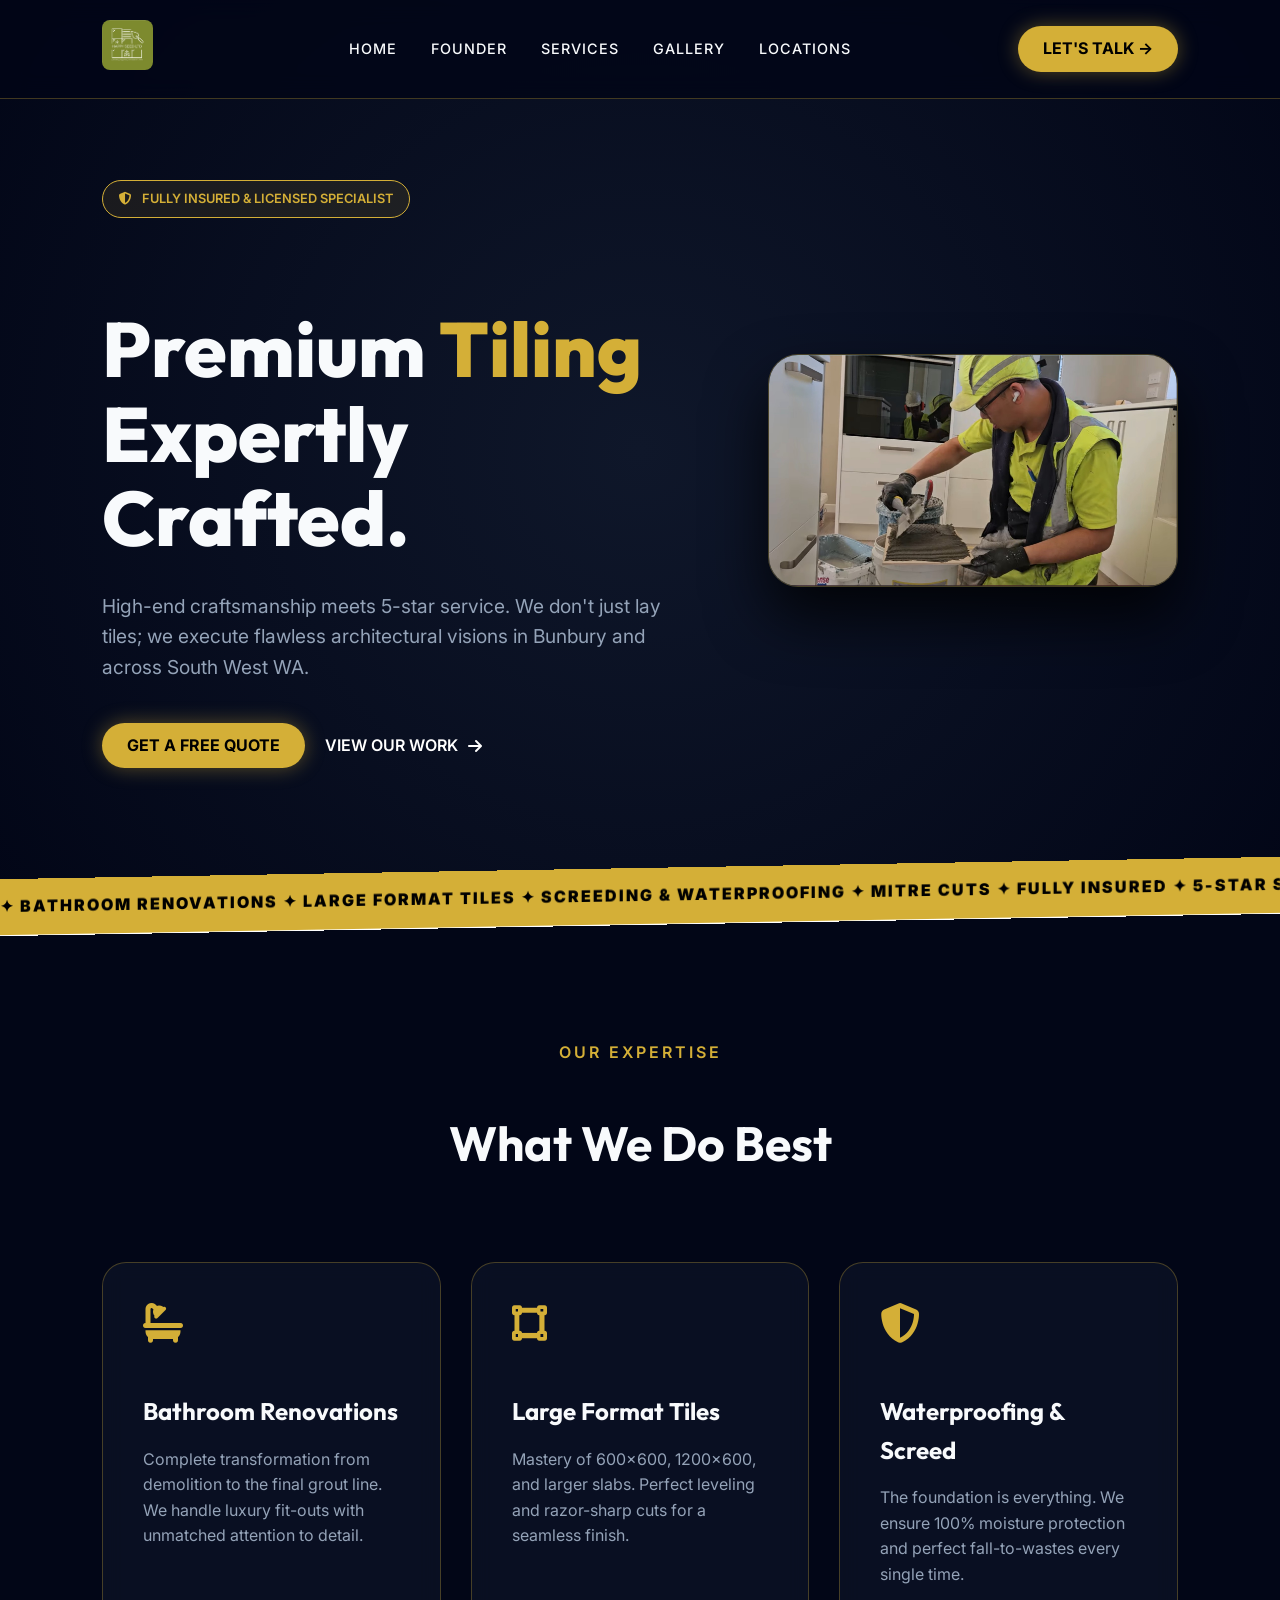
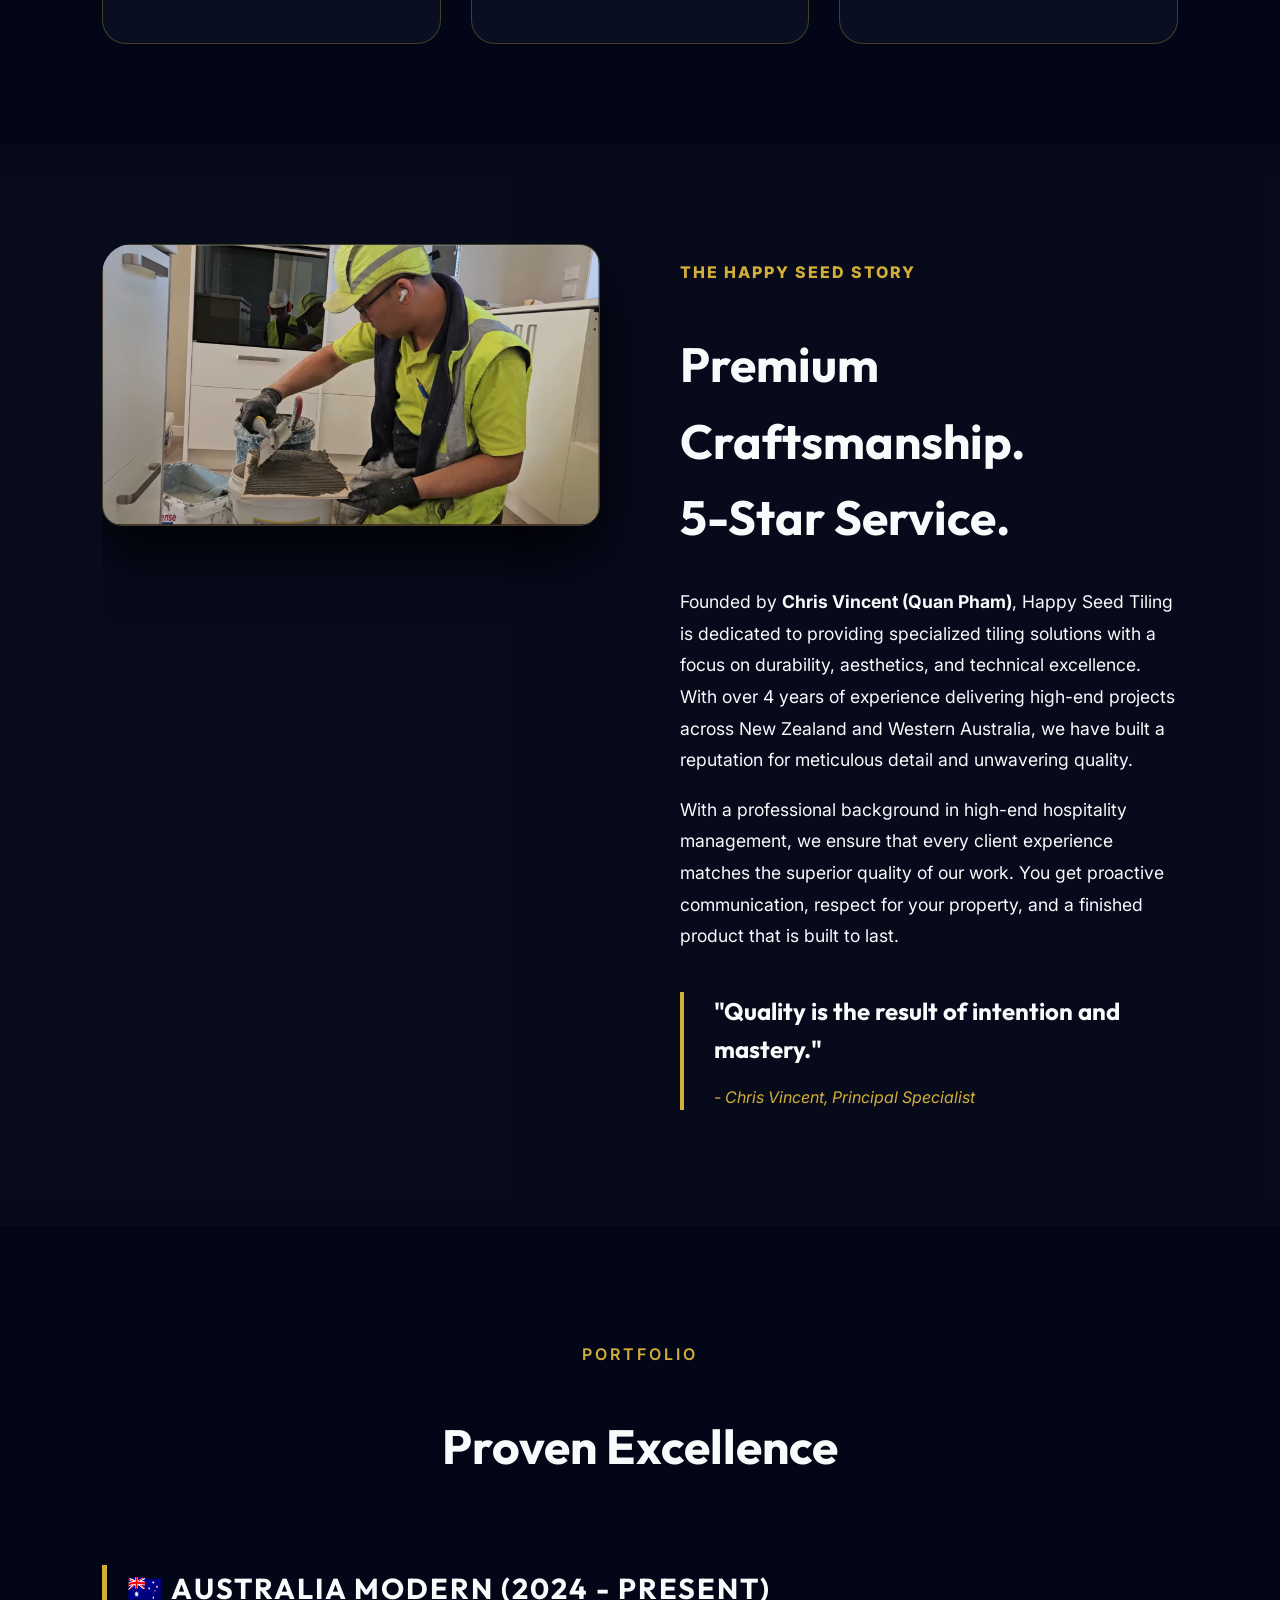
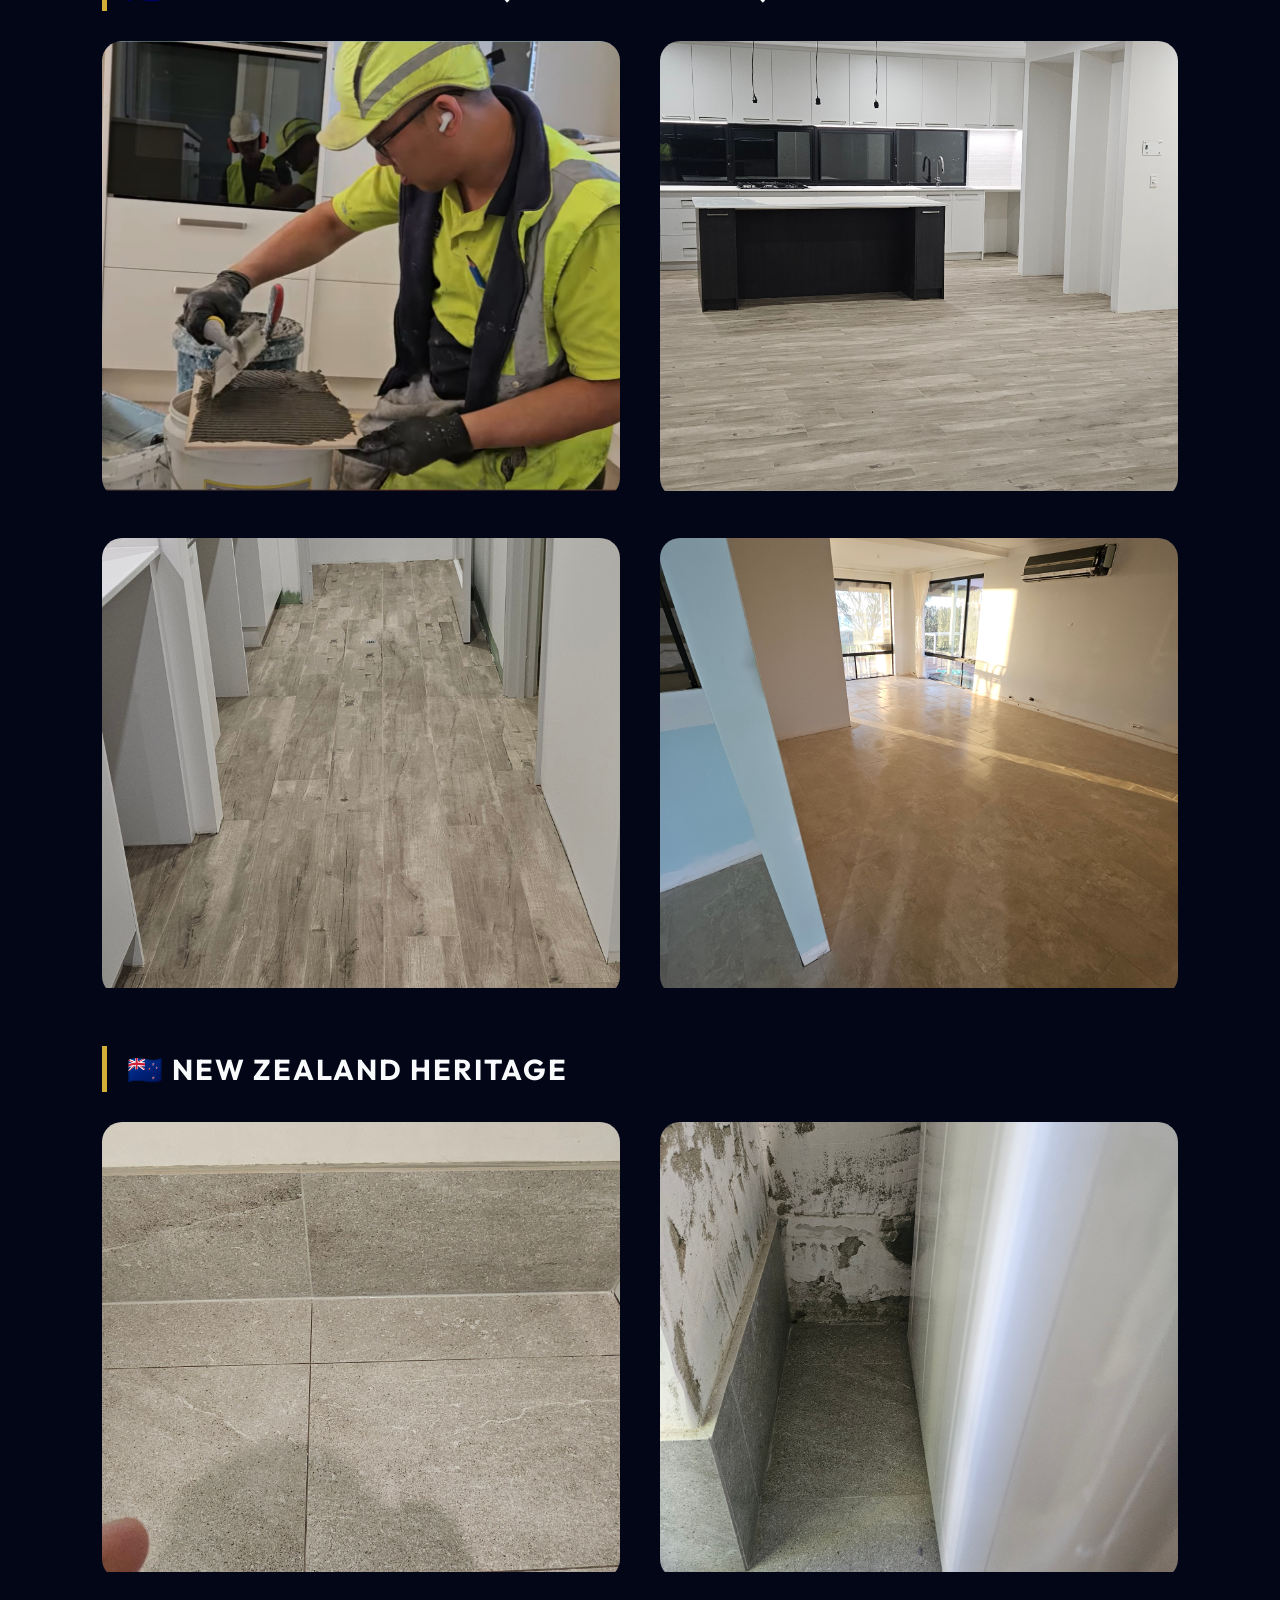
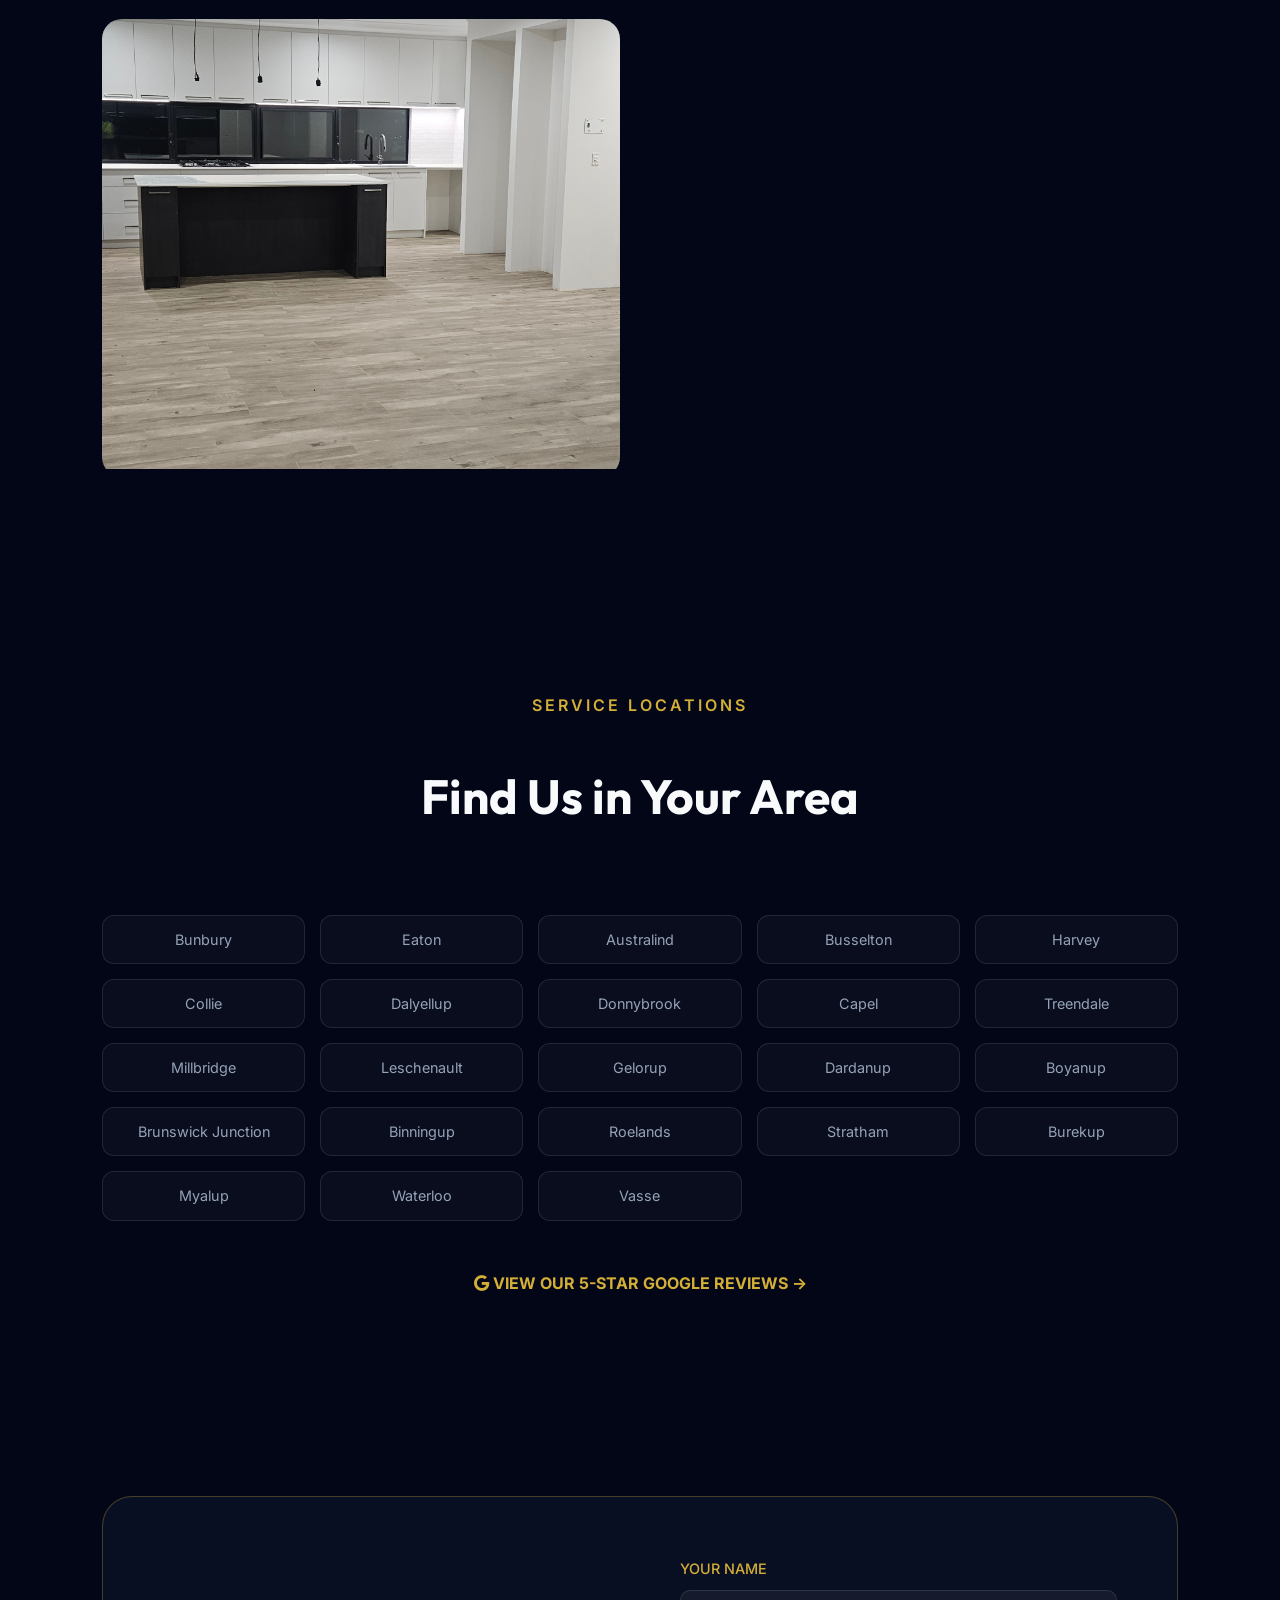
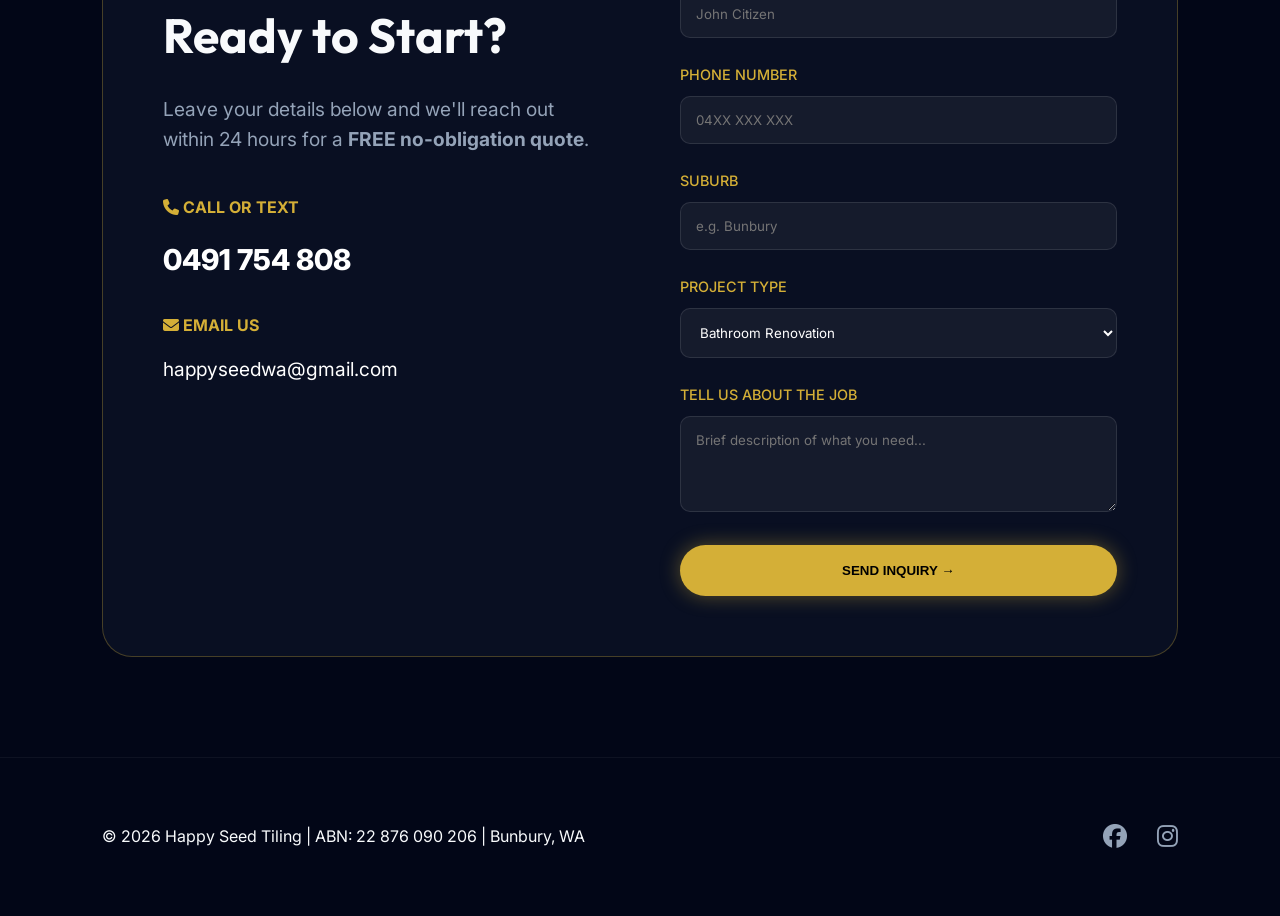
==== commit 586ae112: "Branding Shift: Remove Engineering/Aviation background, focus on Premium Tiling Mastery" ====
--- a/index.html
+++ b/index.html
@@ -332,8 +332,8 @@
             <div class="hero-tagline">
                 <i class="fas fa-shield-halved"></i> Fully Insured & Licensed Specialist
             </div>
-            <h1>Premium <span>Tiling</span> <br>Precision Built.</h1>
-            <p>Engineering-grade accuracy meets 5-star service. We don't just lay tiles; we execute flawless architectural visions in Bunbury and across South West WA.</p>
+            <h1>Premium <span>Tiling</span> <br>Expertly Crafted.</h1>
+            <p>High-end craftsmanship meets 5-star service. We don't just lay tiles; we execute flawless architectural visions in Bunbury and across South West WA.</p>
             <div style="display: flex; gap: 20px; flex-wrap: wrap;">
                 <a href="#contact" class="btn-cta">GET A FREE QUOTE</a>
                 <a href="#works" style="color: #fff; display: flex; align-items: center; gap: 10px; text-decoration: none; font-weight: 600;">
@@ -348,8 +348,8 @@
 
     <div class="ticker">
         <div class="ticker-content">
-            ✦ BATHROOM RENOVATIONS ✦ LARGE FORMAT TILES ✦ SCREEDING & WATERPROOFING ✦ MITRE CUTS ✦ FULLY INSURED ✦ 5-STAR SERVICE ✦ ENGINEER PRECISION ✦ 
-            ✦ BATHROOM RENOVATIONS ✦ LARGE FORMAT TILES ✦ SCREEDING & WATERPROOFING ✦ MITRE CUTS ✦ FULLY INSURED ✦ 5-STAR SERVICE ✦ ENGINEER PRECISION ✦ 
+            ✦ BATHROOM RENOVATIONS ✦ LARGE FORMAT TILES ✦ SCREEDING & WATERPROOFING ✦ MITRE CUTS ✦ FULLY INSURED ✦ 5-STAR SERVICE ✦ PREMIUM CRAFTSMANSHIP ✦ 
+            ✦ BATHROOM RENOVATIONS ✦ LARGE FORMAT TILES ✦ SCREEDING & WATERPROOFING ✦ MITRE CUTS ✦ FULLY INSURED ✦ 5-STAR SERVICE ✦ PREMIUM CRAFTSMANSHIP ✦ 
         </div>
     </div>
 
@@ -385,16 +385,16 @@
             </div>
             <div>
                 <p style="color: var(--gold); text-transform: uppercase; letter-spacing: 2px; font-weight: 800; margin-bottom: 20px;">The Happy Seed Story</p>
-                <h2 style="font-size: 3rem; margin-bottom: 30px;">Engineering Precision. <br><span>5-Star Care.</span></h2>
+                <h2 style="font-size: 3rem; margin-bottom: 30px;">Premium Craftsmanship. <br><span>5-Star Service.</span></h2>
                 <p style="font-size: 1.1rem; line-height: 1.8;">
-                    Founded by <strong>Quan Pham</strong>, a Bachelor of Electrical Engineering and former Aviation Maintenance specialist (VAECO), Happy Seed Tiling was born from a simple mission: to bring <strong>mathematical accuracy</strong> to the art of tiling.
+                    Founded by <strong>Chris Vincent (Quan Pham)</strong>, Happy Seed Tiling is dedicated to providing specialized tiling solutions with a focus on durability, aesthetics, and technical excellence. With over 4 years of experience delivering high-end projects across New Zealand and Western Australia, we have built a reputation for meticulous detail and unwavering quality.
                 </p>
                 <p style="font-size: 1.1rem; line-height: 1.8;">
-                    With a professional background as a General Manager in high-end hospitality, Quan ensures that the "Standard of Service" matches the "Standard of Work". You get clear communication, respect for your home, and a finished product that lasts a lifetime.
+                    With a professional background in high-end hospitality management, we ensure that every client experience matches the superior quality of our work. You get proactive communication, respect for your property, and a finished product that is built to last.
                 </p>
                 <div style="margin-top: 40px; border-left: 4px solid var(--gold); padding-left: 30px;">
-                    <h4 style="font-size: 1.5rem; margin-bottom: 10px;">"Precision is not an act, it's a habit."</h4>
-                    <p style="font-style: italic; color: var(--gold);">- Quan Pham, Founder</p>
+                    <h4 style="font-size: 1.5rem; margin-bottom: 10px;">"Quality is the result of intention and mastery."</h4>
+                    <p style="font-style: italic; color: var(--gold);">- Chris Vincent, Principal Specialist</p>
                 </div>
             </div>
         </div>
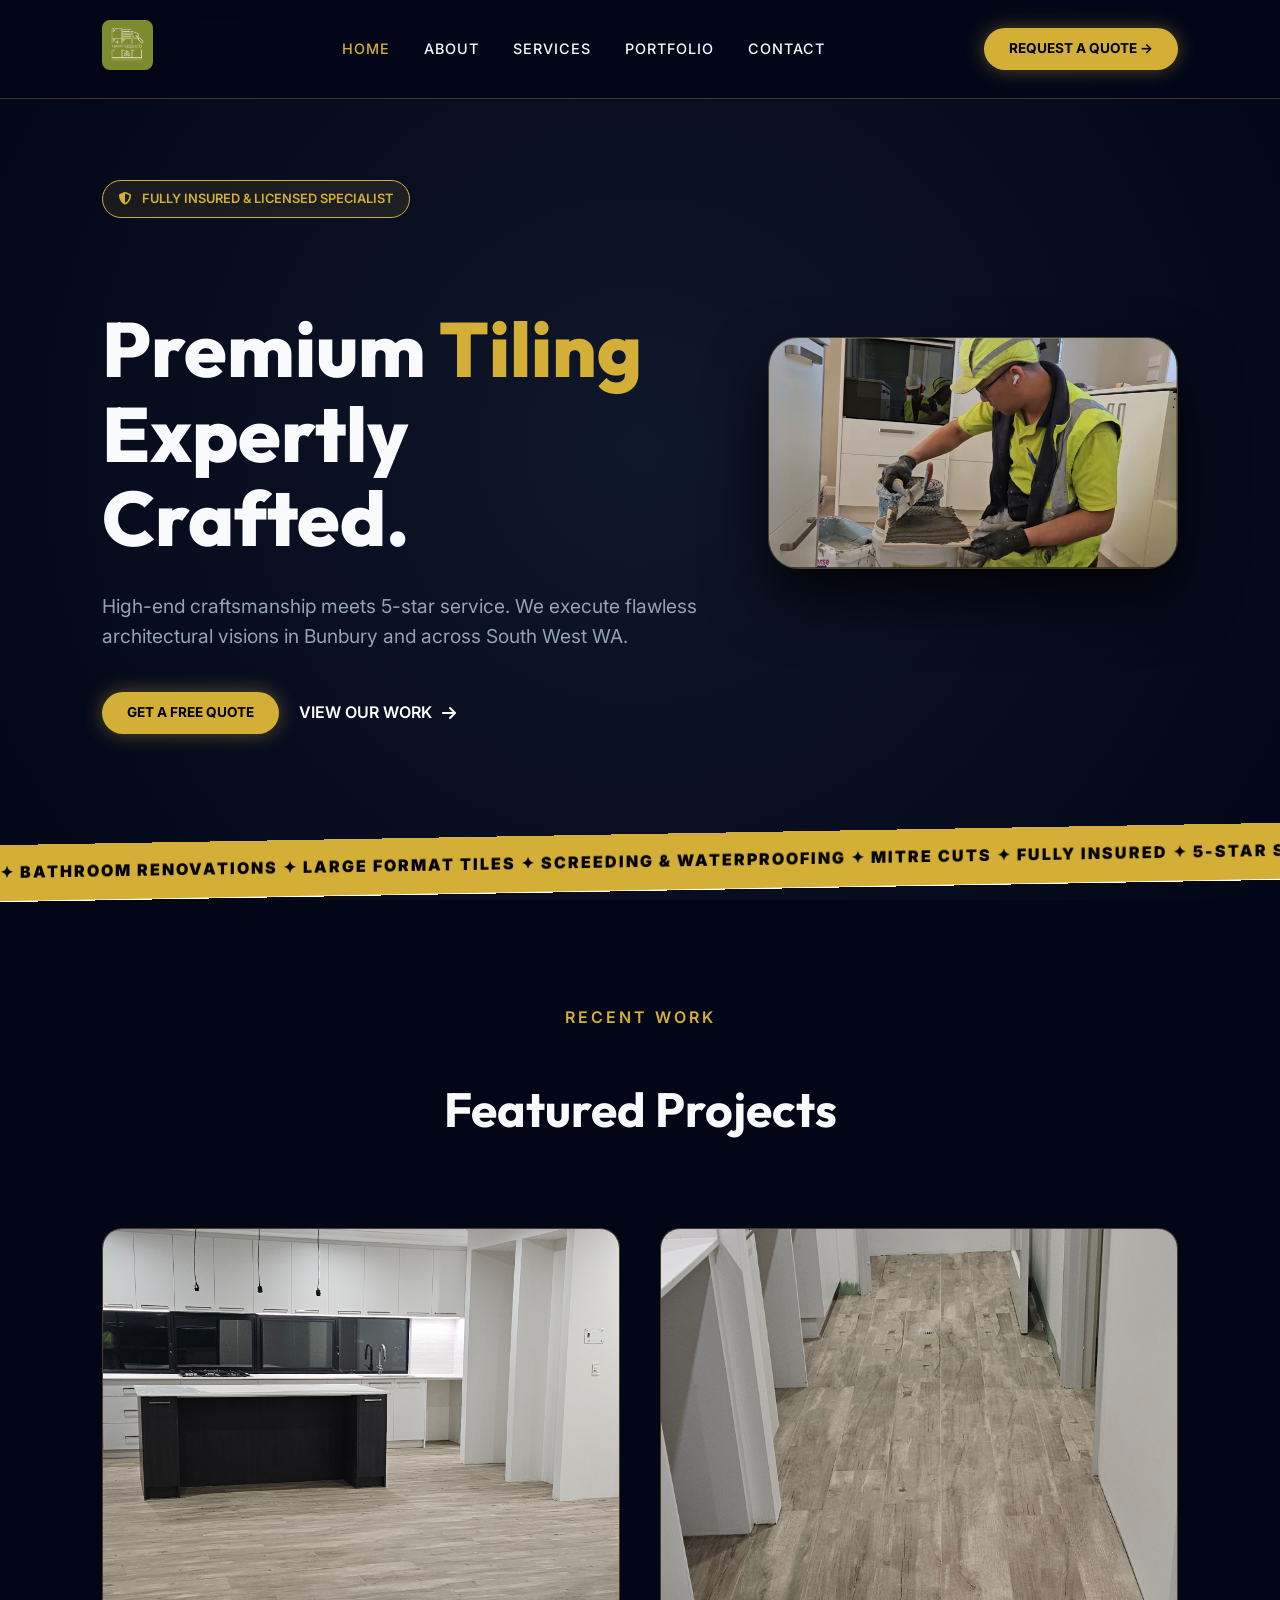
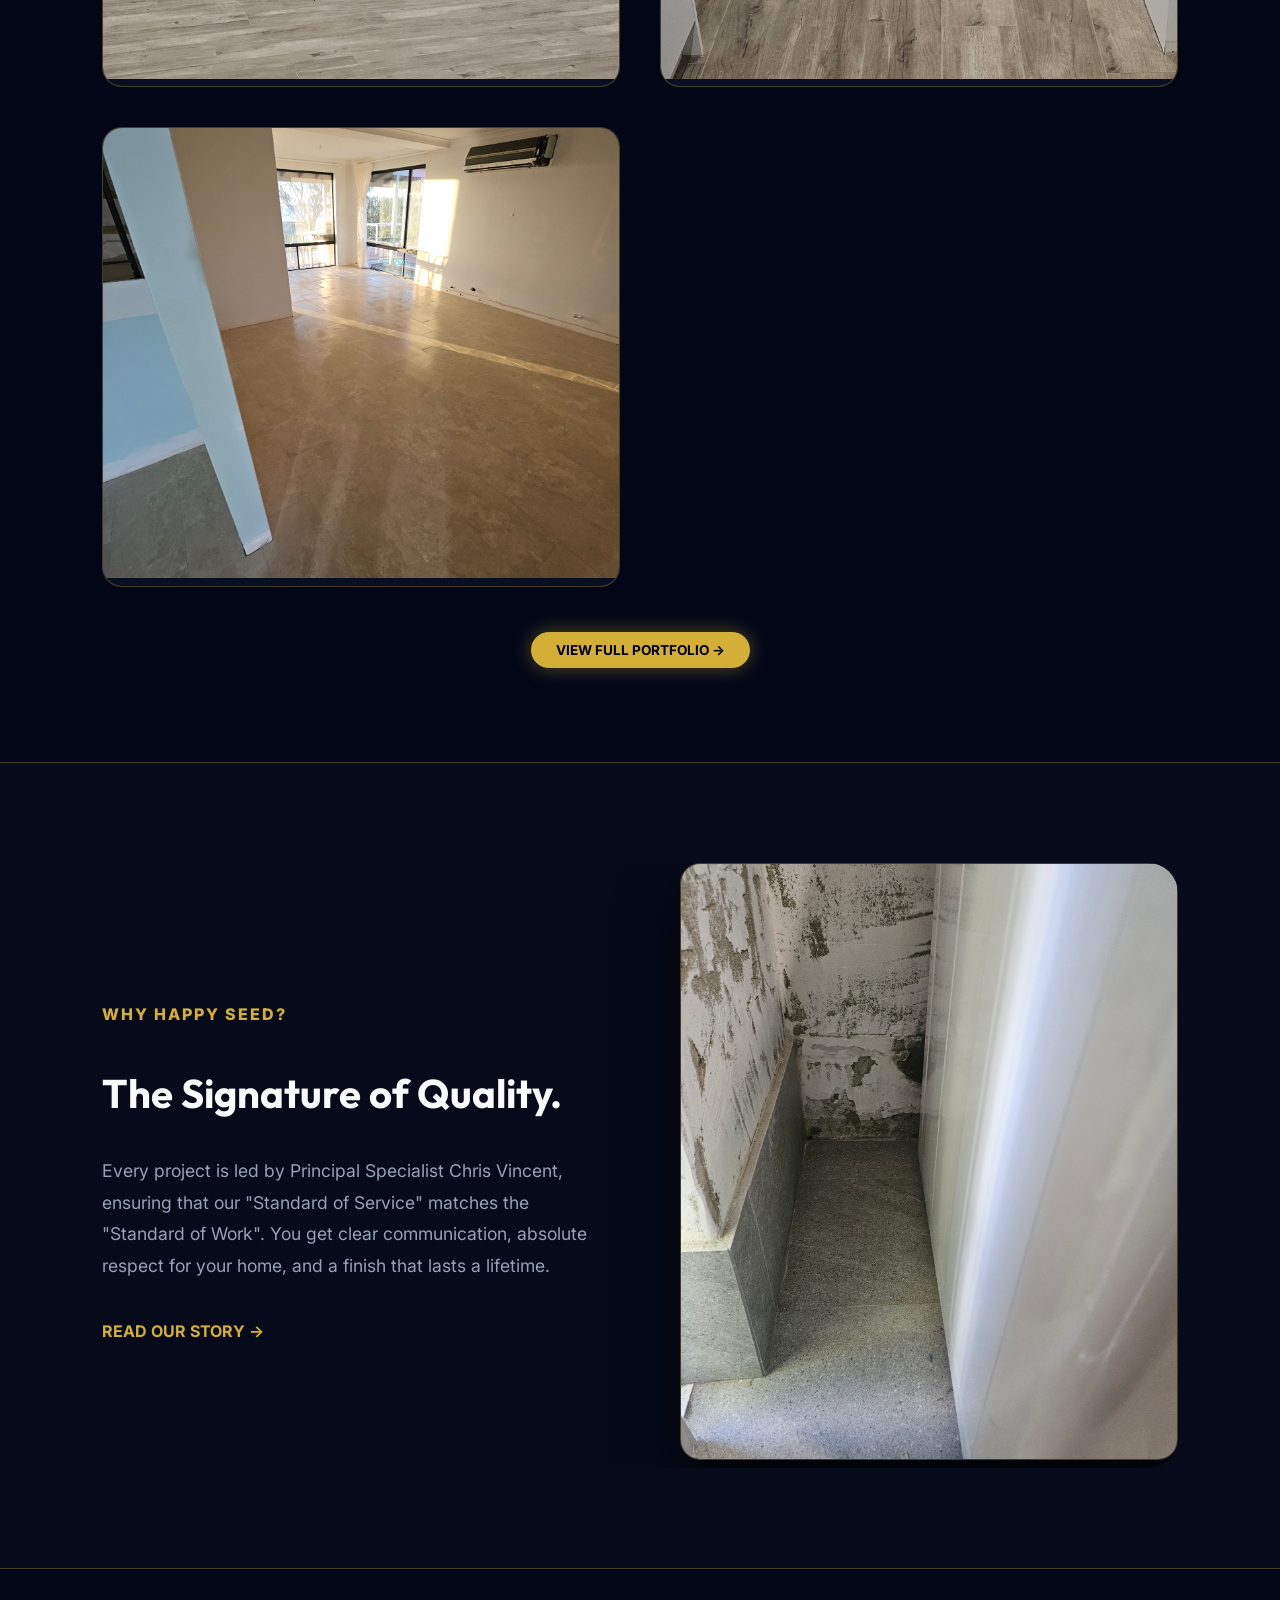
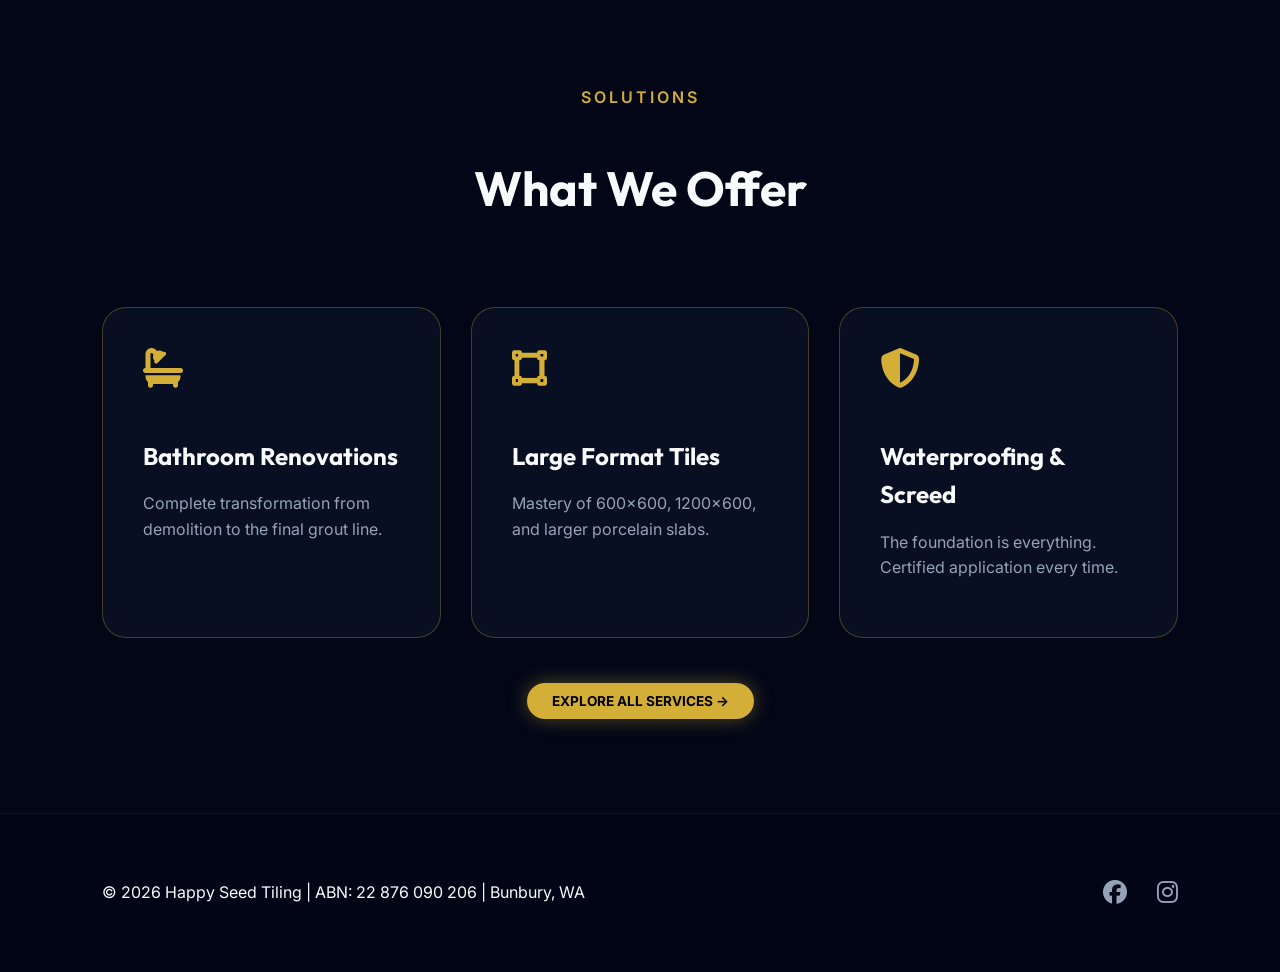
==== commit 774dc7bf: "Major Update: Multi-page website migration with persistent CTA and dedicated Portfolio page" ====
--- a/index.html
+++ b/index.html
@@ -5,326 +5,30 @@
     <meta name="viewport" content="width=device-width, initial-scale=1.0">
     
     <title>Happy Seed Tiling | Premium Tiling Specialist | Bunbury & South West WA</title>
-    <meta name="description" content="Happy Seed Tiling - Premium bathroom renovations and large format tiling. Engineering precision with 5-star service in Bunbury, Busselton, Eaton, and South West WA.">
-    <meta name="keywords" content="Tiling Bunbury, Tiler Busselton, Bathroom Renovations Harvey WA, Tiling Australind, Eaton Tiler, Collie Flooring, Dalyellup Tiling, Capel Contractor, Best Tiler 2026">
+    <meta name="description" content="Happy Seed Tiling - Premium bathroom renovations and large format tiling in Bunbury, Busselton, and South West WA. High-end craftsmanship meets 5-star service.">
     
-    <!-- Open Graph for Facebook -->
-    <meta property="og:title" content="Happy Seed Tiling | Premium Tiling Specialist">
-    <meta property="og:description" content="Engineering precision meets 5-star service. Premium tiling in Bunbury and South West WA.">
-    <meta property="og:image" content="https://happyseedtiling.com.au/assets/logo.jpg">
-    <meta property="og:url" content="https://happyseedtiling.com.au">
-
-    <!-- JSON-LD Local Business Schema -->
-    <script type="application/ld+json">
-    {
-      "@context": "https://schema.org",
-      "@type": "LocalBusiness",
-      "name": "Happy Seed Tiling",
-      "image": "https://happyseedtiling.com.au/assets/logo.jpg",
-      "address": {
-        "@type": "PostalAddress",
-        "addressLocality": "Bunbury",
-        "addressRegion": "WA",
-        "postalCode": "6232",
-        "addressCountry": "AU"
-      },
-      "url": "https://happyseedtiling.com.au",
-      "telephone": "+61491754808",
-      "priceRange": "$$",
-      "description": "Premium tiling specialist in Bunbury and South West WA, specializing in bathroom renovations and large format tiling."
-    }
-    </script>
-    
+    <link rel="stylesheet" href="style.css">
     <link rel="preconnect" href="https://fonts.googleapis.com">
     <link rel="preconnect" href="https://fonts.gstatic.com" crossorigin>
     <link href="https://fonts.googleapis.com/css2?family=Outfit:wght@300;400;600;800&family=Inter:wght@300;400;500;600&display=swap" rel="stylesheet">
     <link rel="stylesheet" href="https://cdnjs.cloudflare.com/ajax/libs/font-awesome/6.4.0/css/all.min.css">
     <link rel="stylesheet" href="https://cdnjs.cloudflare.com/ajax/libs/animate.css/4.1.1/animate.min.css"/>
-
-    <style>
-        :root {
-            --bg-dark: #020617;
-            --bg-card: rgba(15, 23, 42, 0.6);
-            --border-gold: rgba(212, 175, 55, 0.3);
-            --gold: #D4AF37;
-            --gold-glow: rgba(212, 175, 55, 0.4);
-            --text-main: #f8fafc;
-            --text-dim: #94a3b8;
-            --accent-blue: #38bdf8;
-        }
-
-        * { box-sizing: border-box; }
-        html { scroll-behavior: smooth; }
-        
-        body {
-            background-color: var(--bg-dark);
-            color: var(--text-main);
-            font-family: 'Inter', sans-serif;
-            margin: 0;
-            overflow-x: hidden;
-            line-height: 1.6;
-        }
-
-        /* Animated Background Stars */
-        .stars-container {
-            position: fixed;
-            top: 0; left: 0; width: 100%; height: 100%;
-            background: radial-gradient(circle at 50% 50%, #0f172a 0%, #020617 100%);
-            z-index: -1;
-        }
-
-        h1, h2, h3, h4 { font-family: 'Outfit', sans-serif; }
-
-        /* Navigation Header */
-        header {
-            position: fixed;
-            top: 0; width: 100%; z-index: 1000;
-            padding: 20px 8vw;
-            display: flex;
-            justify-content: space-between;
-            align-items: center;
-            background: rgba(2, 6, 23, 0.8);
-            backdrop-filter: blur(12px);
-            border-bottom: 1px solid var(--border-gold);
-        }
-
-        .logo img { height: 50px; border-radius: 8px; }
-
-        nav a {
-            color: var(--text-main);
-            text-decoration: none;
-            margin-left: 30px;
-            font-weight: 500;
-            font-size: 0.9rem;
-            text-transform: uppercase;
-            letter-spacing: 1px;
-            transition: color 0.3s;
-        }
-        nav a:hover { color: var(--gold); }
-
-        .btn-cta {
-            background: var(--gold);
-            color: #000;
-            padding: 10px 25px;
-            border-radius: 50px;
-            font-weight: 700;
-            text-decoration: none;
-            box-shadow: 0 0 20px var(--gold-glow);
-            transition: transform 0.3s, box-shadow 0.3s;
-        }
-        .btn-cta:hover { transform: scale(1.05); box-shadow: 0 0 30px var(--gold); }
-
-        /* Hero Section */
-        .hero {
-            padding: 180px 8vw 100px;
-            display: grid;
-            grid-template-columns: 1.2fr 0.8fr;
-            align-items: center;
-            gap: 50px;
-        }
-
-        .hero-tagline {
-            display: inline-flex;
-            align-items: center;
-            gap: 10px;
-            background: rgba(212, 175, 55, 0.1);
-            border: 1px solid var(--gold);
-            padding: 8px 16px;
-            border-radius: 50px;
-            color: var(--gold);
-            font-weight: 600;
-            font-size: 0.8rem;
-            text-transform: uppercase;
-            margin-bottom: 25px;
-        }
-
-        .hero h1 {
-            font-size: clamp(3rem, 6vw, 5rem);
-            line-height: 1.1;
-            margin-bottom: 30px;
-            font-weight: 800;
-        }
-
-        .hero h1 span { color: var(--gold); }
-
-        .hero p {
-            font-size: 1.2rem;
-            color: var(--text-dim);
-            max-width: 600px;
-            margin-bottom: 40px;
-        }
-
-        .hero-img-wrap {
-            position: relative;
-        }
-
-        .hero-img-wrap img {
-            width: 100%;
-            border-radius: 30px;
-            border: 1px solid var(--border-gold);
-            box-shadow: 0 30px 60px rgba(0,0,0,0.8);
-        }
-
-        /* Marquee Ticker */
-        .ticker {
-            background: var(--gold);
-            color: #000;
-            padding: 15px 0;
-            font-weight: 900;
-            text-transform: uppercase;
-            letter-spacing: 2px;
-            overflow: hidden;
-            white-space: nowrap;
-            display: flex;
-            transform: skewY(-1deg);
-        }
-
-        .ticker-content {
-            animation: tickerScroll 30s linear infinite;
-            display: inline-block;
-        }
-
-        @keyframes tickerScroll {
-            0% { transform: translateX(0); }
-            100% { transform: translateX(-50%); }
-        }
-
-        /* Features Section */
-        .section-wrap { padding: 100px 8vw; }
-        .section-title { text-align: center; margin-bottom: 80px; }
-        .section-title h2 { font-size: 3rem; margin-bottom: 20px; }
-        .section-title p { color: var(--gold); text-transform: uppercase; letter-spacing: 3px; font-weight: 600; }
-
-        .features-grid {
-            display: grid;
-            grid-template-columns: repeat(auto-fit, minmax(300px, 1fr));
-            gap: 30px;
-        }
-
-        .feature-card {
-            background: var(--bg-card);
-            padding: 40px;
-            border-radius: 24px;
-            border: 1px solid var(--border-gold);
-            backdrop-filter: blur(10px);
-            transition: 0.3s;
-        }
-        .feature-card:hover { transform: translateY(-10px); background: rgba(212, 175, 55, 0.05); }
-        .feature-card i { font-size: 2.5rem; color: var(--gold); margin-bottom: 25px; }
-        .feature-card h3 { font-size: 1.5rem; margin-bottom: 15px; }
-        .feature-card p { color: var(--text-dim); }
-
-        /* Portfolio */
-        .portfolio-grid {
-            display: grid;
-            grid-template-columns: repeat(auto-fit, minmax(350px, 1fr));
-            gap: 40px;
-        }
-        .project-card {
-            overflow: hidden;
-            border-radius: 20px;
-            position: relative;
-            cursor: pointer;
-        }
-        .project-card img { width: 100%; height: 450px; object-fit: cover; transition: 0.5s; }
-        .project-card:hover img { transform: scale(1.1); filter: brightness(0.7); }
-        .project-info {
-            position: absolute; bottom: 0; left: 0; width: 100%;
-            padding: 30px; background: linear-gradient(transparent, rgba(0,0,0,0.9));
-            opacity: 0; transition: 0.3s;
-        }
-        .project-card:hover .project-info { opacity: 1; }
-
-        /* Project Buttons & Categorization */
-        .project-category-header { 
-            margin: 50px 0 30px; 
-            border-left: 5px solid var(--gold); 
-            padding-left: 20px;
-            font-size: 1.8rem;
-            text-transform: uppercase;
-            letter-spacing: 2px;
-        }
-
-        .btn-gallery {
-            display: inline-block;
-            margin-top: 15px;
-            padding: 8px 18px;
-            background: transparent;
-            border: 1px solid var(--gold);
-            color: var(--gold);
-            border-radius: 5px;
-            text-decoration: none;
-            font-size: 0.8rem;
-            font-weight: 700;
-            transition: 0.3s;
-        }
-        .btn-gallery:hover { background: var(--gold); color: #000; }
-
-        /* Service Areas - SEO GOLDMINE */
-        .areas-grid {
-            display: grid;
-            grid-template-columns: repeat(auto-fill, minmax(180px, 1fr));
-            gap: 15px;
-        }
-        .area-btn {
-            background: rgba(255,255,255,0.03);
-            border: 1px solid rgba(255,255,255,0.1);
-            padding: 12px;
-            text-align: center;
-            border-radius: 12px;
-            font-size: 0.9rem;
-            color: var(--text-dim);
-            transition: 0.3s;
-        }
-        .area-btn:hover { border-color: var(--gold); color: #fff; transform: translateY(-3px); }
-
-        /* Contact Form */
-        .contact-container {
-            display: grid;
-            grid-template-columns: 1fr 1fr;
-            gap: 80px;
-            background: var(--bg-card);
-            border-radius: 30px;
-            border: 1px solid var(--border-gold);
-            padding: 60px;
-            overflow: hidden;
-        }
-        .form-group { margin-bottom: 25px; }
-        .form-group label { display: block; margin-bottom: 10px; font-weight: 500; font-size: 0.9rem; color: var(--gold); }
-        .form-group input, .form-group textarea, .form-group select {
-            width: 100%; background: rgba(255,255,255,0.05);
-            border: 1px solid rgba(255,255,255,0.1);
-            padding: 15px; border-radius: 10px; color: #fff;
-            font-family: inherit;
-        }
-        .form-group input:focus { border-color: var(--gold); outline: none; }
-
-        /* Responsive */
-        @media (max-width: 992px) {
-            .hero, .contact-container { grid-template-columns: 1fr; }
-            header nav { display: none; }
-            .hero { padding: 120px 8vw 50px; text-align: center; }
-            .hero h1 { font-size: 3.5rem; }
-            .hero-img-wrap img { width: 80%; }
-        }
-
-    </style>
 </head>
 <body>
     <div class="stars-container"></div>
 
     <header>
         <div class="logo">
-            <img src="assets/logo.jpg" alt="Happy Seed Tiling">
+            <a href="index.html"><img src="assets/logo.jpg" alt="Happy Seed Tiling"></a>
         </div>
         <nav>
-            <a href="#home">Home</a>
-            <a href="#about">Founder</a>
-            <a href="#services">Services</a>
-            <a href="#works">Gallery</a>
-            <a href="#areas">Locations</a>
+            <a href="index.html" class="active">Home</a>
+            <a href="about.html">About</a>
+            <a href="services.html">Services</a>
+            <a href="portfolio.html">Portfolio</a>
+            <a href="contact.html">Contact</a>
         </nav>
-        <a href="#contact" class="btn-cta">LET'S TALK &rarr;</a>
+        <a href="contact.html" class="btn-cta">REQUEST A QUOTE &rarr;</a>
     </header>
 
     <section class="hero" id="home">
@@ -333,10 +37,10 @@
                 <i class="fas fa-shield-halved"></i> Fully Insured & Licensed Specialist
             </div>
             <h1>Premium <span>Tiling</span> <br>Expertly Crafted.</h1>
-            <p>High-end craftsmanship meets 5-star service. We don't just lay tiles; we execute flawless architectural visions in Bunbury and across South West WA.</p>
+            <p>High-end craftsmanship meets 5-star service. We execute flawless architectural visions in Bunbury and across South West WA.</p>
             <div style="display: flex; gap: 20px; flex-wrap: wrap;">
-                <a href="#contact" class="btn-cta">GET A FREE QUOTE</a>
-                <a href="#works" style="color: #fff; display: flex; align-items: center; gap: 10px; text-decoration: none; font-weight: 600;">
+                <a href="contact.html" class="btn-cta">GET A FREE QUOTE</a>
+                <a href="portfolio.html" style="color: #fff; display: flex; align-items: center; gap: 10px; text-decoration: none; font-weight: 600;">
                     VIEW OUR WORK <i class="fas fa-arrow-right"></i>
                 </a>
             </div>
@@ -353,220 +57,81 @@
         </div>
     </div>
 
-    <section class="section-wrap" id="services">
+    <!-- Featured Projects Preview -->
+    <section class="section-wrap">
         <div class="section-title">
-            <p>Our Expertise</p>
-            <h2>What We Do Best</h2>
+            <p>Recent Work</p>
+            <h2>Featured Projects</h2>
+        </div>
+        <div class="portfolio-grid">
+            <div class="project-card">
+                <img src="assets/portfolio_auto_2.jpg" alt="Modern Bathroom">
+                <div class="project-info">
+                    <h3>Bath & Ensuite Precision</h3>
+                    <p>Meticulous tiling for luxury residential spaces.</p>
+                </div>
+            </div>
+            <div class="project-card">
+                <img src="assets/portfolio_auto_3.jpg" alt="Large Format Tiling">
+                <div class="project-info">
+                    <h3>Large Format Expertise</h3>
+                    <p>Perfectly leveled main floors and technical layouts.</p>
+                </div>
+            </div>
+            <div class="project-card">
+                <img src="assets/portfolio_auto_5.jpg" alt="Outdoor Tiling">
+                <div class="project-info">
+                    <h3>Commercial & Residential</h3>
+                    <p>High-durability finishes across AU and NZ.</p>
+                </div>
+            </div>
+        </div>
+        <div style="text-align: center; margin-top: 50px;">
+            <a href="portfolio.html" class="btn-cta">VIEW FULL PORTFOLIO &rarr;</a>
+        </div>
+    </section>
+
+    <section class="section-wrap" style="background: rgba(255,255,255,0.02); border-top: 1px solid var(--border-gold); border-bottom: 1px solid var(--border-gold);">
+        <div class="contact-container" style="border: none; background: none; padding: 0; align-items: center;">
+            <div>
+                <p style="color: var(--gold); text-transform: uppercase; letter-spacing: 2px; font-weight: 800; margin-bottom: 20px;">Why Happy Seed?</p>
+                <h2 style="font-size: 2.5rem; margin-bottom: 30px;">The Signature of Quality.</h2>
+                <p style="font-size: 1.1rem; color: var(--text-dim); line-height: 1.8;">
+                    Every project is led by Principal Specialist Chris Vincent, ensuring that our "Standard of Service" matches the "Standard of Work". You get clear communication, absolute respect for your home, and a finish that lasts a lifetime.
+                </p>
+                <a href="about.html" style="color: var(--gold); text-decoration: none; font-weight: 700; display: inline-block; margin-top: 20px;">READ OUR STORY &rarr;</a>
+            </div>
+            <div class="hero-img-wrap">
+                <img src="assets/insurance_repair_process.jpg" alt="Technical Tiling Mastery" style="border-radius: 20px;">
+            </div>
+        </div>
+    </section>
+
+    <!-- Brief Services Teaser -->
+    <section class="section-wrap">
+        <div class="section-title">
+            <p>Solutions</p>
+            <h2>What We Offer</h2>
         </div>
         <div class="features-grid">
             <div class="feature-card">
                 <i class="fas fa-bath"></i>
                 <h3>Bathroom Renovations</h3>
-                <p>Complete transformation from demolition to the final grout line. We handle luxury fit-outs with unmatched attention to detail.</p>
+                <p>Complete transformation from demolition to the final grout line.</p>
             </div>
             <div class="feature-card">
                 <i class="fas fa-vector-square"></i>
                 <h3>Large Format Tiles</h3>
-                <p>Mastery of 600x600, 1200x600, and larger slabs. Perfect leveling and razor-sharp cuts for a seamless finish.</p>
+                <p>Mastery of 600x600, 1200x600, and larger porcelain slabs.</p>
             </div>
             <div class="feature-card">
                 <i class="fas fa-shield-halved"></i>
                 <h3>Waterproofing & Screed</h3>
-                <p>The foundation is everything. We ensure 100% moisture protection and perfect fall-to-wastes every single time.</p>
+                <p>The foundation is everything. Certified application every time.</p>
             </div>
         </div>
-    </section>
-
-    <!-- Founder Section (Added Storytelling) -->
-    <section class="section-wrap" id="about" style="background: rgba(255,255,255,0.02);">
-        <div class="contact-container" style="border: none; background: none; padding: 0;">
-            <div class="hero-img-wrap">
-                <img src="assets/Hinhchandung.jpg" alt="Quan Pham - The Founder" style="border-radius: 20px; width: 100%;">
-            </div>
-            <div>
-                <p style="color: var(--gold); text-transform: uppercase; letter-spacing: 2px; font-weight: 800; margin-bottom: 20px;">The Happy Seed Story</p>
-                <h2 style="font-size: 3rem; margin-bottom: 30px;">Premium Craftsmanship. <br><span>5-Star Service.</span></h2>
-                <p style="font-size: 1.1rem; line-height: 1.8;">
-                    Founded by <strong>Chris Vincent (Quan Pham)</strong>, Happy Seed Tiling is dedicated to providing specialized tiling solutions with a focus on durability, aesthetics, and technical excellence. With over 4 years of experience delivering high-end projects across New Zealand and Western Australia, we have built a reputation for meticulous detail and unwavering quality.
-                </p>
-                <p style="font-size: 1.1rem; line-height: 1.8;">
-                    With a professional background in high-end hospitality management, we ensure that every client experience matches the superior quality of our work. You get proactive communication, respect for your property, and a finished product that is built to last.
-                </p>
-                <div style="margin-top: 40px; border-left: 4px solid var(--gold); padding-left: 30px;">
-                    <h4 style="font-size: 1.5rem; margin-bottom: 10px;">"Quality is the result of intention and mastery."</h4>
-                    <p style="font-style: italic; color: var(--gold);">- Chris Vincent, Principal Specialist</p>
-                </div>
-            </div>
-        </div>
-    </section>
-
-    <section class="section-wrap" id="works">
-        <div class="section-title">
-            <p>Portfolio</p>
-            <h2>Proven Excellence</h2>
-        </div>
-        <h3 class="project-category-header">🇦🇺 Australia Modern (2024 - Present)</h3>
-        <div class="portfolio-grid">
-            <!-- 14 Birch St -->
-            <div class="project-card">
-                <img src="assets/portfolio_auto_1.jpg" alt="14 Birch Street Avenue">
-                <div class="project-info">
-                    <h3>Bath & Ensuite Precision</h3>
-                    <p>14 Birch St Ave. High-standard residential bathroom renovations.</p>
-                    <a href="https://photos.app.goo.gl/HhiM9cZom4jAdack7" target="_blank" class="btn-gallery">VIEW FULL GALLERY &rarr;</a>
-                </div>
-            </div>
-            
-            <!-- 3/31 Marlston Drv -->
-            <div class="project-card">
-                <img src="assets/portfolio_auto_2.jpg" alt="3/31 Marlston Drv, Bunbury">
-                <div class="project-info">
-                    <h3>Coastal Modern Residential</h3>
-                    <p>3/31 Marlston Drv, Bunbury. Premium flooring and wet area finishes.</p>
-                    <a href="https://photos.app.goo.gl/k4XnwNdeQmTrBDwJ9" target="_blank" class="btn-gallery">VIEW FULL GALLERY &rarr;</a>
-                </div>
-            </div>
-
-            <!-- 21 Tall Tree Cres -->
-            <div class="project-card">
-                <img src="assets/portfolio_auto_3.jpg" alt="21 Tall Tree Cres, Reinscourt">
-                <div class="project-info">
-                    <h3>High-Spec Technical Tiling</h3>
-                    <p>21 Tall Tree Cres, Reinscourt. Precision mitre cuts and layout execution.</p>
-                    <a href="https://photos.app.goo.gl/msbxAfYGr53nBbSb6" target="_blank" class="btn-gallery">VIEW FULL GALLERY &rarr;</a>
-                </div>
-            </div>
-
-            <!-- 23 Golden Ash Rise -->
-            <div class="project-card">
-                <img src="assets/portfolio_auto_5.jpg" alt="23 Golden Ash Rise, Bridgetown">
-                <div class="project-info">
-                    <h3>Landscape & Garden Integration</h3>
-                    <p>23 Golden Ash Rise, Bridgetown. Large-scale residential and outdoor tiling.</p>
-                    <a href="https://photos.app.goo.gl/P2BMLNcEaKkmeEiT6" target="_blank" class="btn-gallery">VIEW FULL GALLERY &rarr;</a>
-                </div>
-            </div>
-        </div>
-
-        <h3 class="project-category-header">🇳🇿 New Zealand Heritage</h3>
-        <div class="portfolio-grid">
-            <!-- Ashwood -->
-            <div class="project-card">
-                <img src="assets/insurance_repair_australind.jpg" alt="Ashwood Retirement Village">
-                <div class="project-info">
-                    <h3>Commercial Retirement Excellence</h3>
-                    <p>Ashwood Retirement Village (NZ). Large-scale high-tier residential tiling.</p>
-                    <a href="https://photos.app.goo.gl/4624s2XhmbpS8nFv7" target="_blank" class="btn-gallery">VIEW FULL GALLERY &rarr;</a>
-                </div>
-            </div>
-
-            <!-- 22 Bond Street -->
-            <div class="project-card">
-                <img src="assets/insurance_repair_process.jpg" alt="22 Bond Street, Blenheim">
-                <div class="project-info">
-                    <h3>Residential Heritage Finish</h3>
-                    <p>22 Bond Street, Blenheim (NZ). High-quality renovation work.</p>
-                    <a href="https://photos.app.goo.gl/yLJ6XS8vY1NUvtjCA" target="_blank" class="btn-gallery">VIEW FULL GALLERY &rarr;</a>
-                </div>
-            </div>
-
-            <!-- Library / Springland -->
-            <div class="project-card">
-                <img src="assets/portfolio_auto_2.jpg" alt="Library Project">
-                <div class="project-info">
-                    <h3>Institutional & Public Projects</h3>
-                    <p>Blenheim Library & Springland Projects (NZ). Public sector tiling standards.</p>
-                    <div style="display: flex; gap: 10px; flex-wrap: wrap;">
-                        <a href="https://photos.app.goo.gl/Pgwz7P9khuHGNvzM6" target="_blank" class="btn-gallery">LIBRARY &rarr;</a>
-                        <a href="https://photos.app.goo.gl/BTAV7iu6732rCNET7" target="_blank" class="btn-gallery">SPRINGLAND &rarr;</a>
-                    </div>
-                </div>
-            </div>
-        </div>
-    </section>
-
-    <!-- Service Areas (FREE SEO POWER) -->
-    <section class="section-wrap" id="areas">
-        <div class="section-title">
-            <p>Service Locations</p>
-            <h2>Find Us in Your Area</h2>
-        </div>
-        <div class="areas-grid">
-            <div class="area-btn">Bunbury</div>
-            <div class="area-btn">Eaton</div>
-            <div class="area-btn">Australind</div>
-            <div class="area-btn">Busselton</div>
-            <div class="area-btn">Harvey</div>
-            <div class="area-btn">Collie</div>
-            <div class="area-btn">Dalyellup</div>
-            <div class="area-btn">Donnybrook</div>
-            <div class="area-btn">Capel</div>
-            <div class="area-btn">Treendale</div>
-            <div class="area-btn">Millbridge</div>
-            <div class="area-btn">Leschenault</div>
-            <div class="area-btn">Gelorup</div>
-            <div class="area-btn">Dardanup</div>
-            <div class="area-btn">Boyanup</div>
-            <div class="area-btn">Brunswick Junction</div>
-            <div class="area-btn">Binningup</div>
-            <div class="area-btn">Roelands</div>
-            <div class="area-btn">Stratham</div>
-            <div class="area-btn">Burekup</div>
-            <div class="area-btn">Myalup</div>
-            <div class="area-btn">Waterloo</div>
-            <div class="area-btn">Vasse</div>
-        </div>
-        <a href="https://www.google.com/search?q=Happy+Seed+Tiling" class="gmb-link" style="display: block; text-align: center; margin-top: 50px; color: var(--gold); text-decoration: none; font-weight: 700;">
-            <i class="fab fa-google"></i> VIEW OUR 5-STAR GOOGLE REVIEWS &rarr;
-        </a>
-    </section>
-
-    <section class="section-wrap" id="contact">
-        <div class="contact-container">
-            <div>
-                <h2 style="font-size: 3rem; margin-bottom: 20px;">Ready to Start?</h2>
-                <p style="font-size: 1.2rem; color: var(--text-dim); margin-bottom: 40px;">Leave your details below and we'll reach out within 24 hours for a <strong>FREE no-obligation quote</strong>.</p>
-                
-                <div style="margin-bottom: 30px;">
-                    <p style="font-weight: 700; color: var(--gold);"><i class="fas fa-phone"></i> CALL OR TEXT</p>
-                    <a href="tel:0491754808" style="font-size: 1.8rem; color: #fff; text-decoration: none; font-weight: 800;">0491 754 808</a>
-                </div>
-                <div>
-                    <p style="font-weight: 700; color: var(--gold);"><i class="fas fa-envelope"></i> EMAIL US</p>
-                    <a href="mailto:happyseedwa@gmail.com" style="font-size: 1.2rem; color: #fff; text-decoration: none;">happyseedwa@gmail.com</a>
-                </div>
-            </div>
-
-            <!-- FORMSPREE INTEGRATION -->
-            <form action="https://formspree.io/f/xvgzvkgb" method="POST">
-                <div class="form-group">
-                    <label>YOUR NAME</label>
-                    <input type="text" name="name" placeholder="John Citizen" required>
-                </div>
-                <div class="form-group">
-                    <label>PHONE NUMBER</label>
-                    <input type="tel" name="phone" placeholder="04XX XXX XXX" required>
-                </div>
-                <div class="form-group">
-                    <label>SUBURB</label>
-                    <input type="text" name="suburb" placeholder="e.g. Bunbury" required>
-                </div>
-                <div class="form-group">
-                    <label>PROJECT TYPE</label>
-                    <select name="type">
-                        <option>Bathroom Renovation</option>
-                        <option>Main Floor Tiling</option>
-                        <option>Kitchen Splashback</option>
-                        <option>Outdoor/Alfresco</option>
-                        <option>Other / Full House</option>
-                    </select>
-                </div>
-                <div class="form-group">
-                    <label>TELL US ABOUT THE JOB</label>
-                    <textarea name="message" rows="4" placeholder="Brief description of what you need..."></textarea>
-                </div>
-                <button type="submit" class="btn-cta" style="width: 100%; border: none; cursor: pointer; padding: 18px;">SEND INQUIRY &rarr;</button>
-            </form>
+        <div style="text-align: center; margin-top: 50px;">
+            <a href="services.html" class="btn-cta">EXPLORE ALL SERVICES &rarr;</a>
         </div>
     </section>
 
--- a/style.css
+++ b/style.css
@@ -0,0 +1,295 @@
+:root {
+    --bg-dark: #020617;
+    --bg-card: rgba(15, 23, 42, 0.6);
+    --border-gold: rgba(212, 175, 55, 0.3);
+    --gold: #D4AF37;
+    --gold-glow: rgba(212, 175, 55, 0.4);
+    --text-main: #f8fafc;
+    --text-dim: #94a3b8;
+    --accent-blue: #38bdf8;
+}
+
+* { box-sizing: border-box; }
+html { scroll-behavior: smooth; }
+
+body {
+    background-color: var(--bg-dark);
+    color: var(--text-main);
+    font-family: 'Inter', sans-serif;
+    margin: 0;
+    overflow-x: hidden;
+    line-height: 1.6;
+}
+
+/* Animated Background Stars */
+.stars-container {
+    position: fixed;
+    top: 0; left: 0; width: 100%; height: 100%;
+    background: radial-gradient(circle at 50% 50%, #0f172a 0%, #020617 100%);
+    z-index: -1;
+}
+
+h1, h2, h3, h4 { font-family: 'Outfit', sans-serif; }
+
+/* Navigation Header */
+header {
+    position: fixed;
+    top: 0; width: 100%; z-index: 1000;
+    padding: 20px 8vw;
+    display: flex;
+    justify-content: space-between;
+    align-items: center;
+    background: rgba(2, 6, 23, 0.8);
+    backdrop-filter: blur(12px);
+    border-bottom: 1px solid var(--border-gold);
+}
+
+.logo img { height: 50px; border-radius: 8px; }
+
+nav a {
+    color: var(--text-main);
+    text-decoration: none;
+    margin-left: 30px;
+    font-weight: 500;
+    font-size: 0.9rem;
+    text-transform: uppercase;
+    letter-spacing: 1px;
+    transition: color 0.3s;
+}
+nav a:hover, nav a.active { color: var(--gold); }
+
+.btn-cta {
+    background: var(--gold);
+    color: #000;
+    padding: 10px 25px;
+    border-radius: 50px;
+    font-weight: 700;
+    text-decoration: none;
+    box-shadow: 0 0 20px var(--gold-glow);
+    transition: transform 0.3s, box-shadow 0.3s;
+    border: none;
+    cursor: pointer;
+    font-family: inherit;
+    text-transform: uppercase;
+    font-size: 0.85rem;
+}
+.btn-cta:hover { transform: scale(1.05); box-shadow: 0 0 30px var(--gold); }
+
+/* Sections */
+.section-wrap { padding: 100px 8vw; }
+.section-title { text-align: center; margin-bottom: 80px; }
+.section-title h2 { font-size: 3rem; margin-bottom: 20px; }
+.section-title p { color: var(--gold); text-transform: uppercase; letter-spacing: 3px; font-weight: 600; }
+
+/* Hero Section */
+.hero {
+    padding: 180px 8vw 100px;
+    display: grid;
+    grid-template-columns: 1.2fr 0.8fr;
+    align-items: center;
+    gap: 50px;
+}
+
+.hero-tagline {
+    display: inline-flex;
+    align-items: center;
+    gap: 10px;
+    background: rgba(212, 175, 55, 0.1);
+    border: 1px solid var(--gold);
+    padding: 8px 16px;
+    border-radius: 50px;
+    color: var(--gold);
+    font-weight: 600;
+    font-size: 0.8rem;
+    text-transform: uppercase;
+    margin-bottom: 25px;
+}
+
+.hero h1 {
+    font-size: clamp(3rem, 6vw, 5rem);
+    line-height: 1.1;
+    margin-bottom: 30px;
+    font-weight: 800;
+}
+
+.hero h1 span { color: var(--gold); }
+
+.hero p {
+    font-size: 1.2rem;
+    color: var(--text-dim);
+    max-width: 600px;
+    margin-bottom: 40px;
+}
+
+.hero-img-wrap {
+    position: relative;
+}
+
+.hero-img-wrap img {
+    width: 100%;
+    border-radius: 30px;
+    border: 1px solid var(--border-gold);
+    box-shadow: 0 30px 60px rgba(0,0,0,0.8);
+}
+
+/* Marquee Ticker */
+.ticker {
+    background: var(--gold);
+    color: #000;
+    padding: 15px 0;
+    font-weight: 900;
+    text-transform: uppercase;
+    letter-spacing: 2px;
+    overflow: hidden;
+    white-space: nowrap;
+    display: flex;
+    transform: skewY(-1deg);
+}
+
+.ticker-content {
+    animation: tickerScroll 30s linear infinite;
+    display: inline-block;
+}
+
+@keyframes tickerScroll {
+    0% { transform: translateX(0); }
+    100% { transform: translateX(-50%); }
+}
+
+/* Feature Cards */
+.features-grid {
+    display: grid;
+    grid-template-columns: repeat(auto-fit, minmax(300px, 1fr));
+    gap: 30px;
+}
+
+.feature-card {
+    background: var(--bg-card);
+    padding: 40px;
+    border-radius: 24px;
+    border: 1px solid var(--border-gold);
+    backdrop-filter: blur(10px);
+    transition: 0.3s;
+}
+.feature-card:hover { transform: translateY(-10px); background: rgba(212, 175, 55, 0.05); }
+.feature-card i { font-size: 2.5rem; color: var(--gold); margin-bottom: 25px; }
+.feature-card h3 { font-size: 1.5rem; margin-bottom: 15px; }
+.feature-card p { color: var(--text-dim); }
+
+/* Portfolio Grid */
+.portfolio-grid {
+    display: grid;
+    grid-template-columns: repeat(auto-fit, minmax(350px, 1fr));
+    gap: 40px;
+}
+.project-card {
+    overflow: hidden;
+    border-radius: 20px;
+    position: relative;
+    cursor: pointer;
+    background: var(--bg-card);
+    border: 1px solid var(--border-gold);
+}
+.project-card img { width: 100%; height: 450px; object-fit: cover; transition: 0.5s; }
+.project-card:hover img { transform: scale(1.1); filter: brightness(0.7); }
+.project-info {
+    position: absolute; bottom: 0; left: 0; width: 100%;
+    padding: 30px; background: linear-gradient(transparent, rgba(0,0,0,0.9));
+    opacity: 0; transition: 0.3s;
+    pointer-events: none;
+}
+.project-card:hover .project-info { opacity: 1; pointer-events: auto; }
+
+.project-category-header { 
+    margin: 50px 0 30px; 
+    border-left: 5px solid var(--gold); 
+    padding-left: 20px;
+    font-size: 1.8rem;
+    text-transform: uppercase;
+    letter-spacing: 2px;
+}
+
+.btn-gallery {
+    display: inline-block;
+    margin-top: 15px;
+    padding: 8px 18px;
+    background: transparent;
+    border: 1px solid var(--gold);
+    color: var(--gold);
+    border-radius: 5px;
+    text-decoration: none;
+    font-size: 0.8rem;
+    font-weight: 700;
+    transition: 0.3s;
+}
+.btn-gallery:hover { background: var(--gold); color: #000; }
+
+/* Contact Form & Container */
+.contact-container {
+    display: grid;
+    grid-template-columns: 1fr 1fr;
+    gap: 80px;
+    background: var(--bg-card);
+    border-radius: 30px;
+    border: 1px solid var(--border-gold);
+    padding: 60px;
+    overflow: hidden;
+}
+.form-group { margin-bottom: 25px; }
+.form-group label { display: block; margin-bottom: 10px; font-weight: 500; font-size: 0.9rem; color: var(--gold); }
+.form-group input, .form-group textarea, .form-group select {
+    width: 100%; background: rgba(255,255,255,0.05);
+    border: 1px solid rgba(255,255,255,0.1);
+    padding: 15px; border-radius: 10px; color: #fff;
+    font-family: inherit;
+}
+.form-group input:focus { border-color: var(--gold); outline: none; }
+
+/* Service Areas */
+.areas-grid {
+    display: grid;
+    grid-template-columns: repeat(auto-fill, minmax(180px, 1fr));
+    gap: 15px;
+}
+.area-btn {
+    background: rgba(255,255,255,0.03);
+    border: 1px solid rgba(255,255,255,0.1);
+    padding: 12px;
+    text-align: center;
+    border-radius: 12px;
+    font-size: 0.9rem;
+    color: var(--text-dim);
+    transition: 0.3s;
+}
+.area-btn:hover { border-color: var(--gold); color: #fff; transform: translateY(-3px); }
+
+/* Footer */
+footer {
+    padding: 50px 8vw;
+    border-top: 1px solid rgba(255,255,255,0.05);
+    display: flex;
+    justify-content: space-between;
+    align-items: center;
+    flex-wrap: wrap;
+    gap: 20px;
+    background: rgba(2, 6, 23, 0.95);
+}
+
+/* Page Headers */
+.page-header {
+    padding: 180px 8vw 60px;
+    text-align: center;
+    background: linear-gradient(var(--bg-dark), rgba(212, 175, 55, 0.05));
+}
+.page-header h1 { font-size: 4rem; margin-bottom: 20px; }
+.page-header p { color: var(--gold); font-size: 1.2rem; letter-spacing: 2px; }
+
+/* Responsive */
+@media (max-width: 992px) {
+    .hero, .contact-container { grid-template-columns: 1fr; }
+    header nav { display: none; }
+    .hero { padding: 120px 8vw 50px; text-align: center; }
+    .hero h1 { font-size: 3.5rem; }
+    .hero-img-wrap img { width: 80%; }
+    .contact-container { padding: 30px; gap: 40px; }
+}
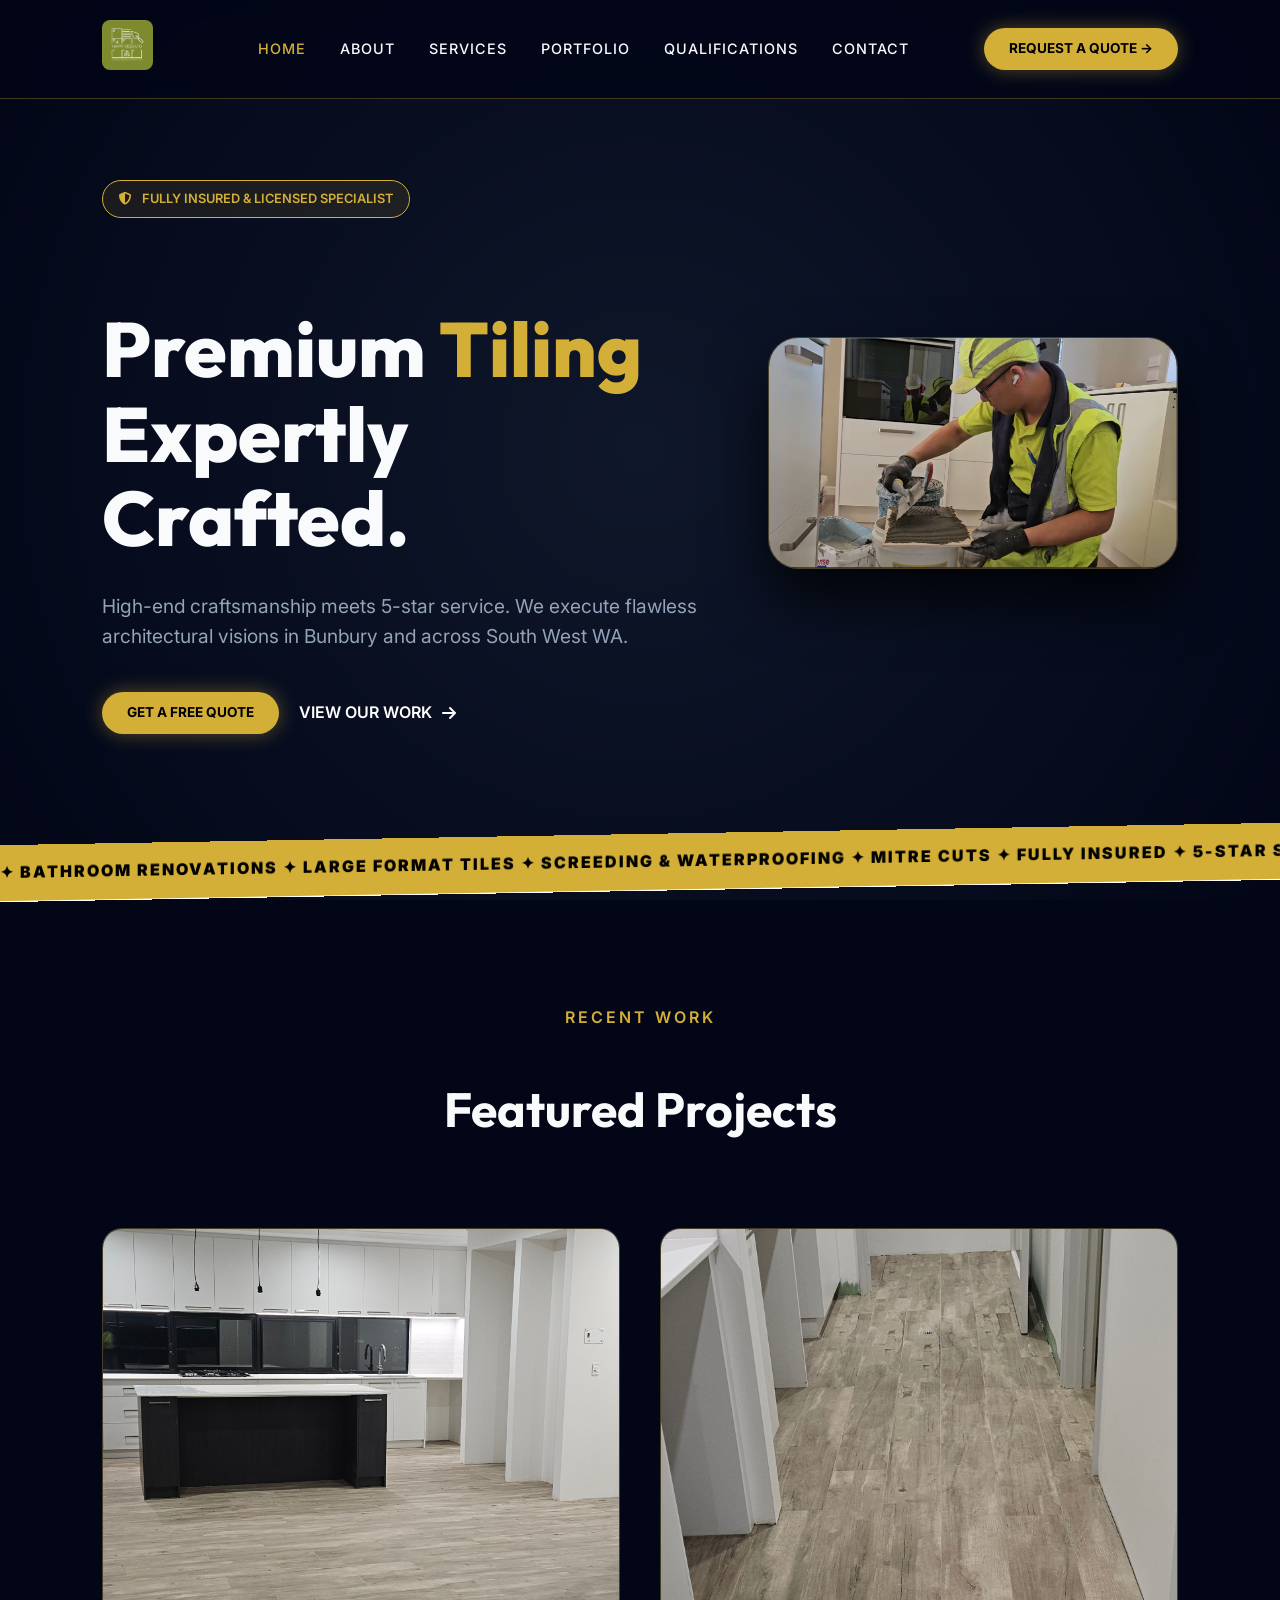
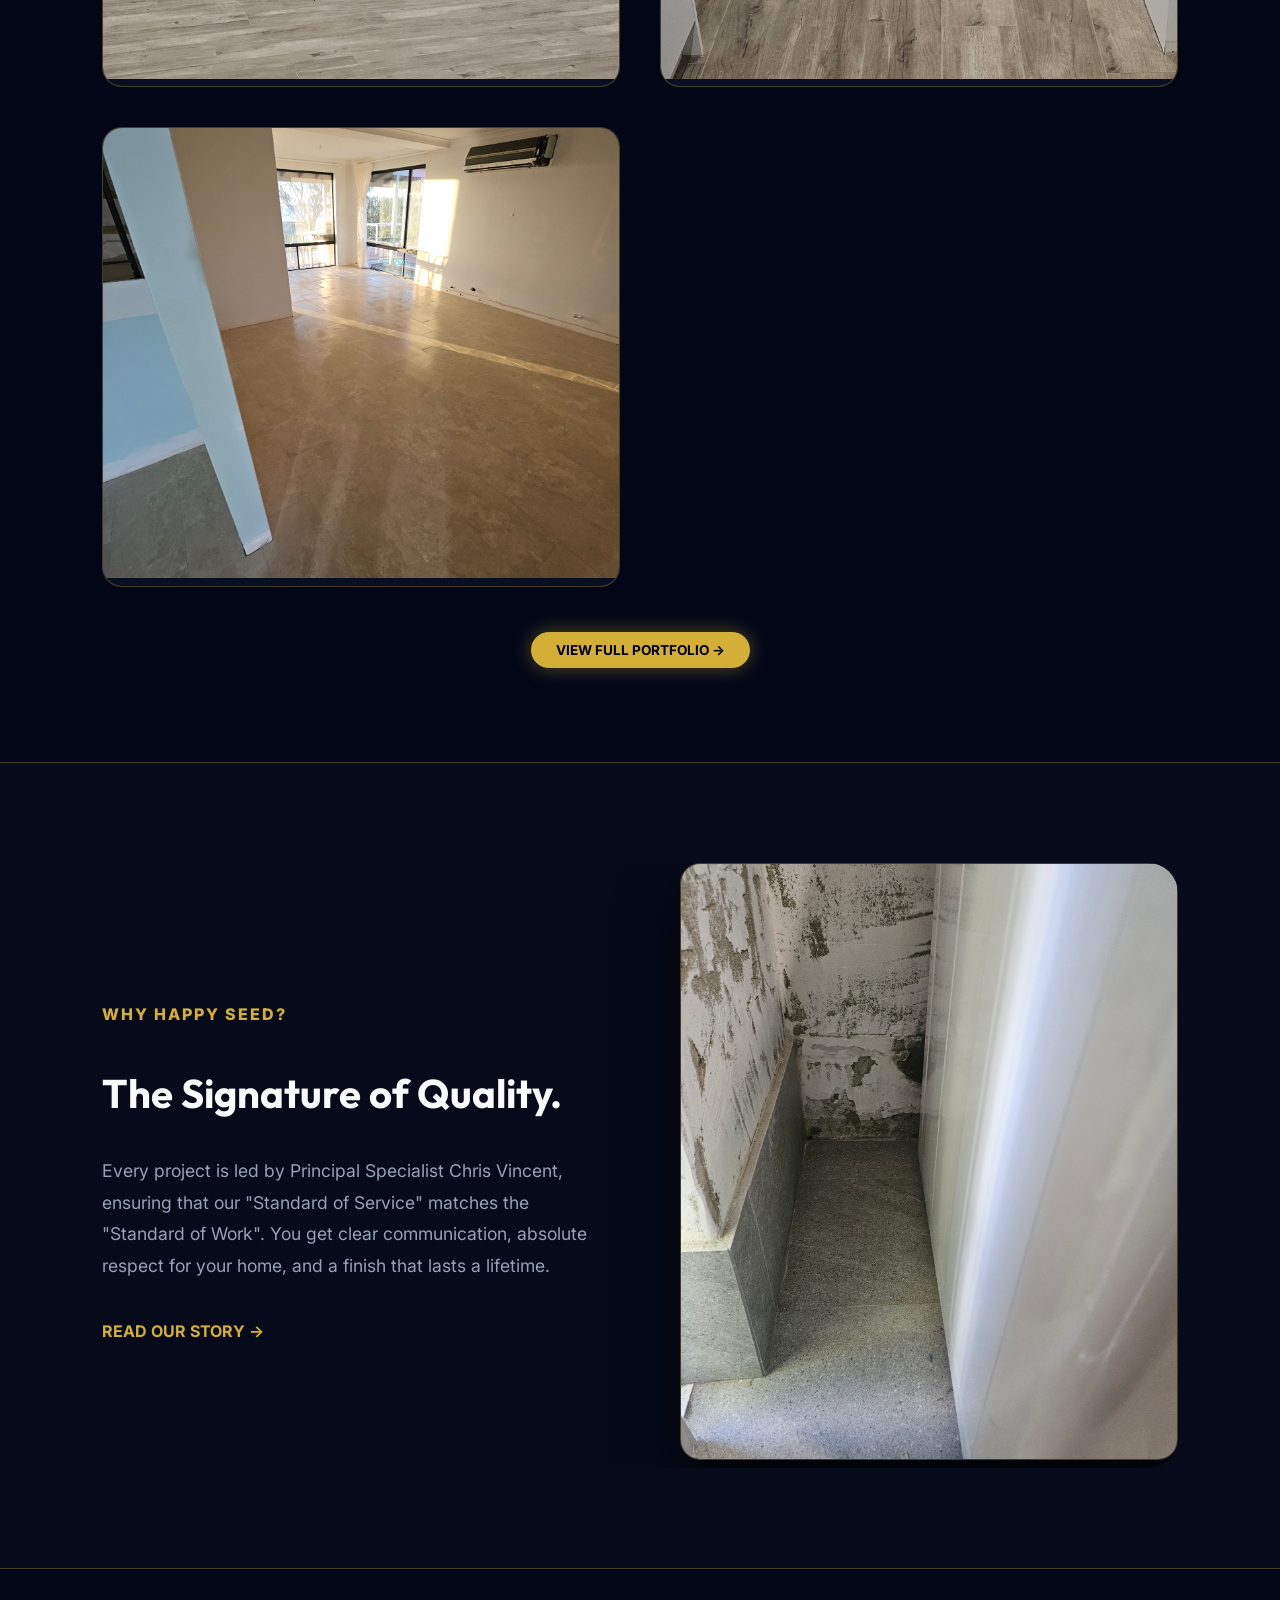
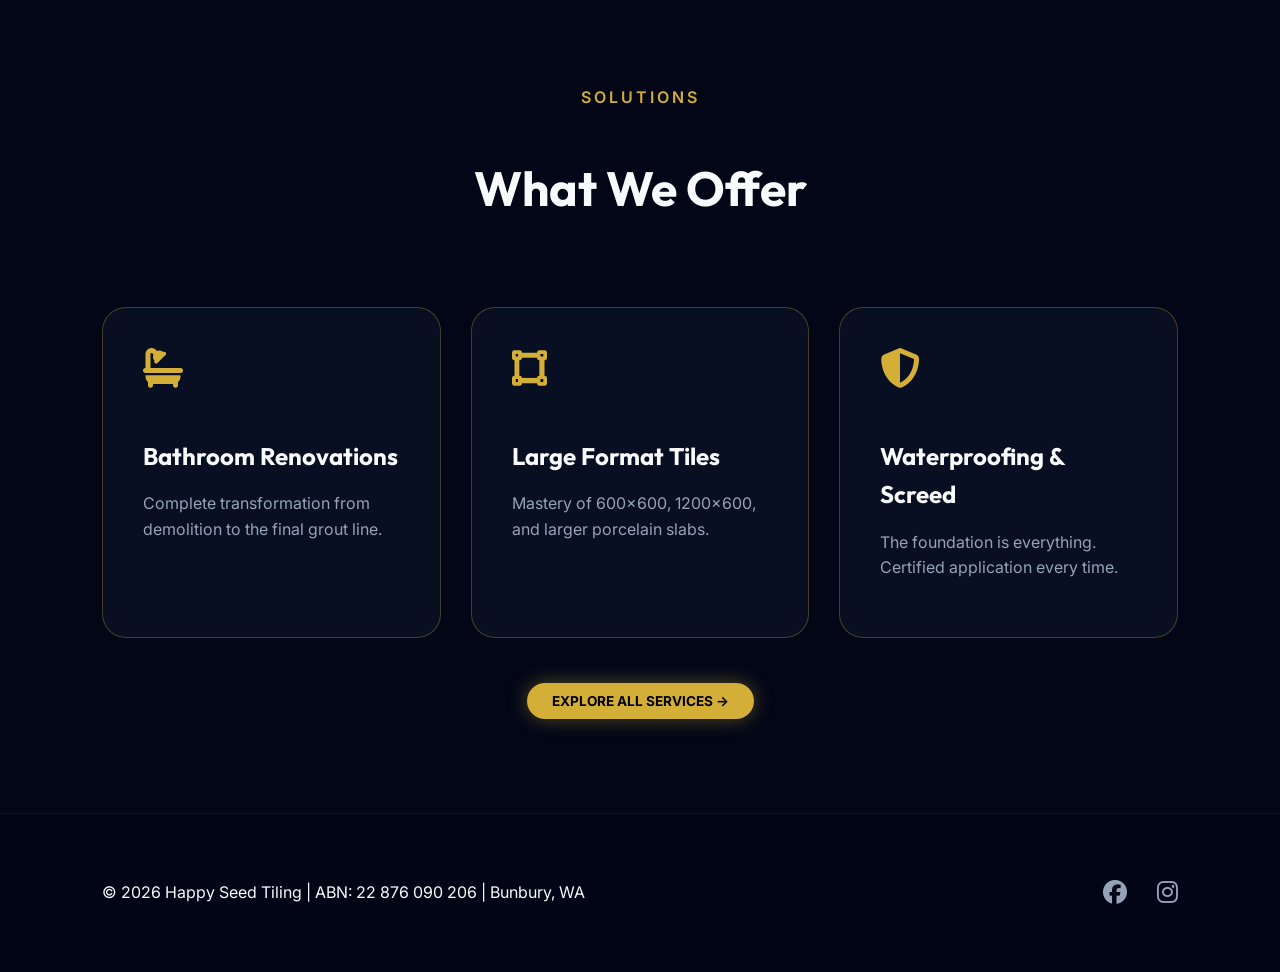
==== commit 9e651cea: "Update Portfolio with real NZ images and add Qualifications page mentioning TAFE" ====
--- a/index.html
+++ b/index.html
@@ -26,6 +26,7 @@
             <a href="about.html">About</a>
             <a href="services.html">Services</a>
             <a href="portfolio.html">Portfolio</a>
+            <a href="qualification.html">Qualifications</a>
             <a href="contact.html">Contact</a>
         </nav>
         <a href="contact.html" class="btn-cta">REQUEST A QUOTE &rarr;</a>
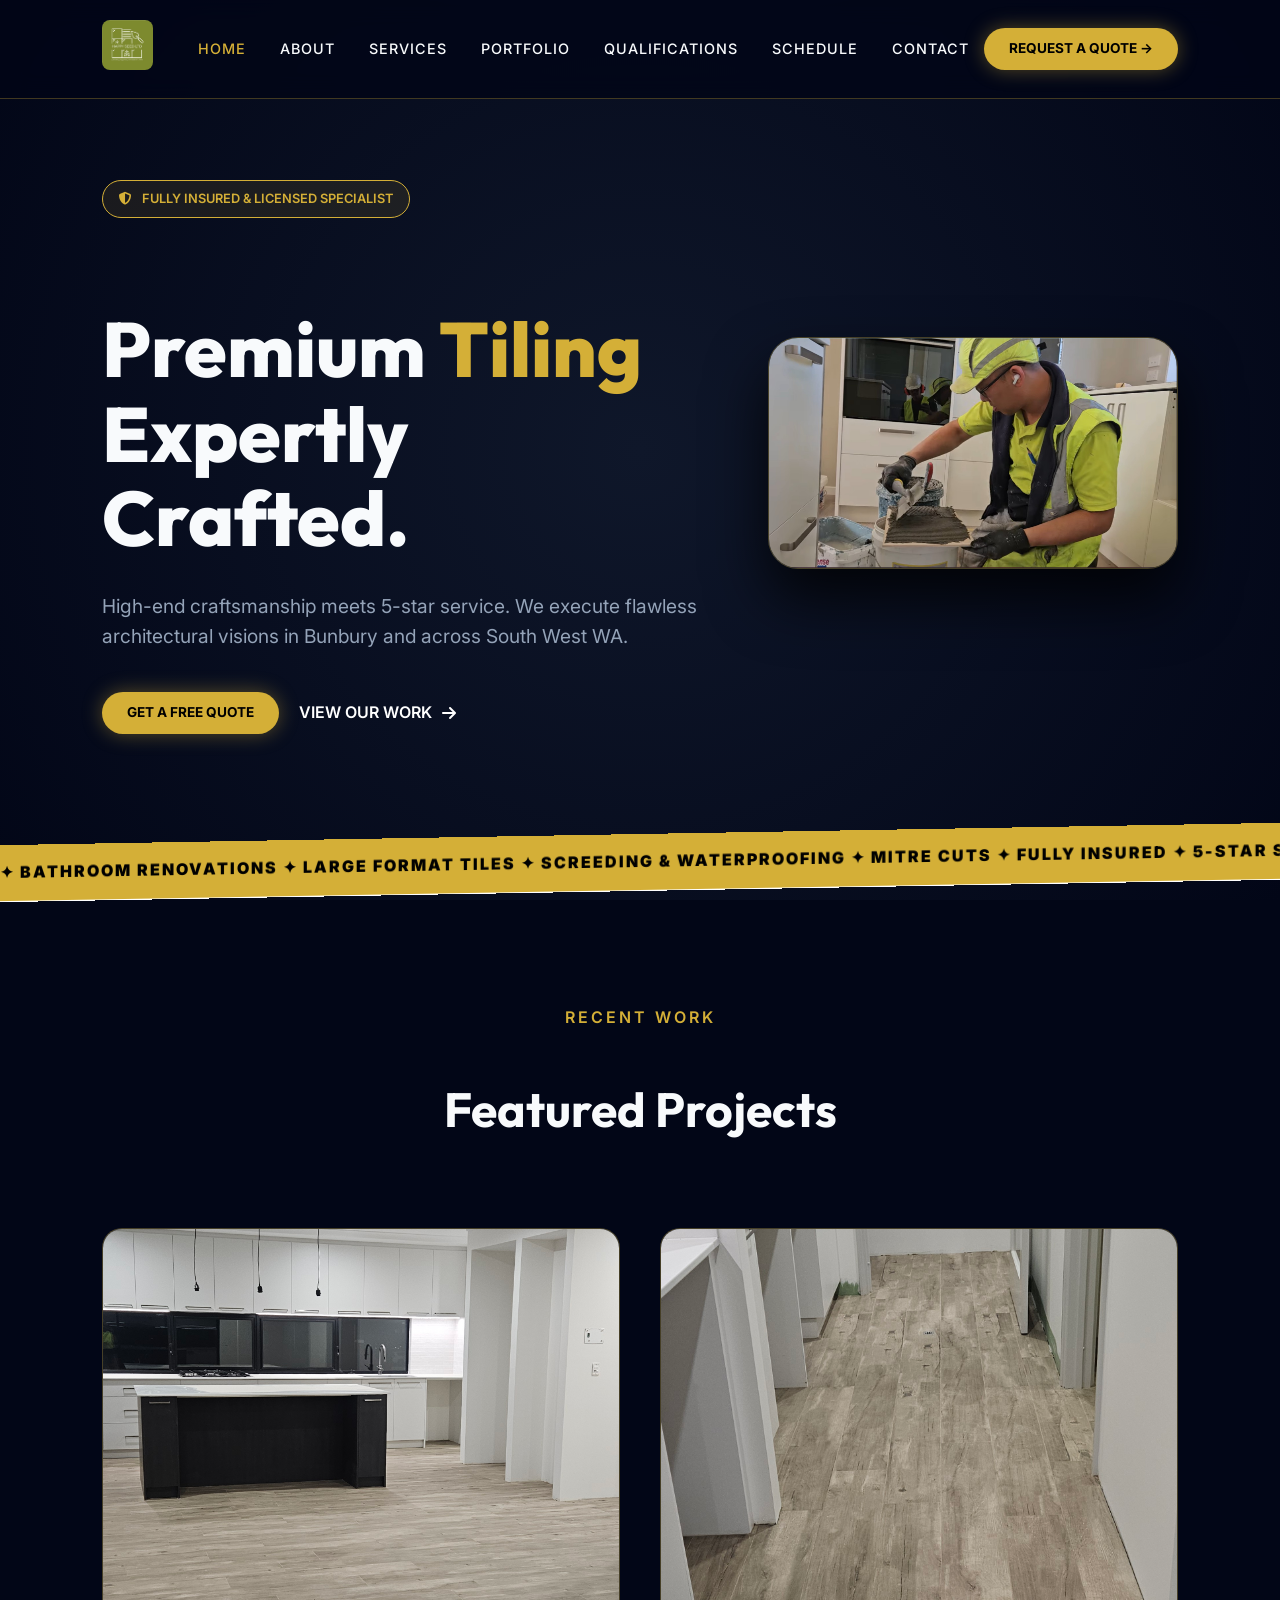
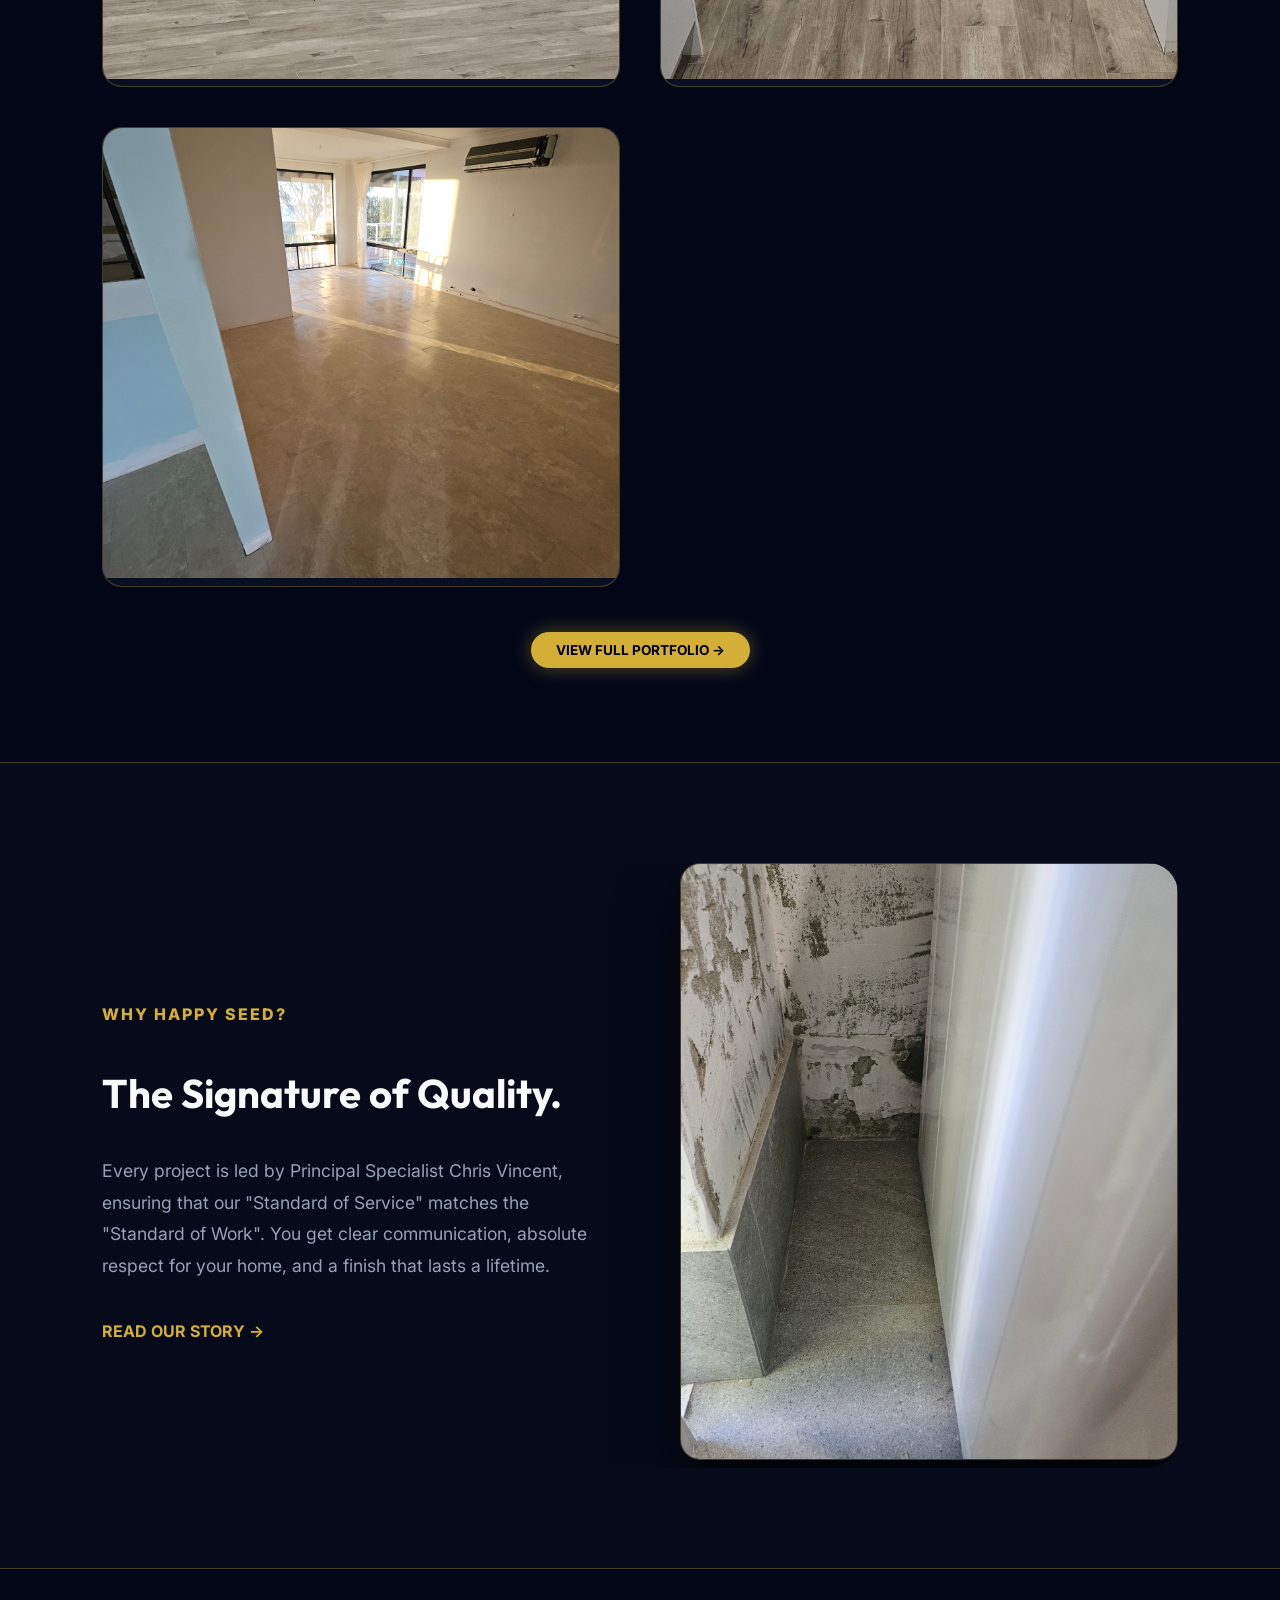
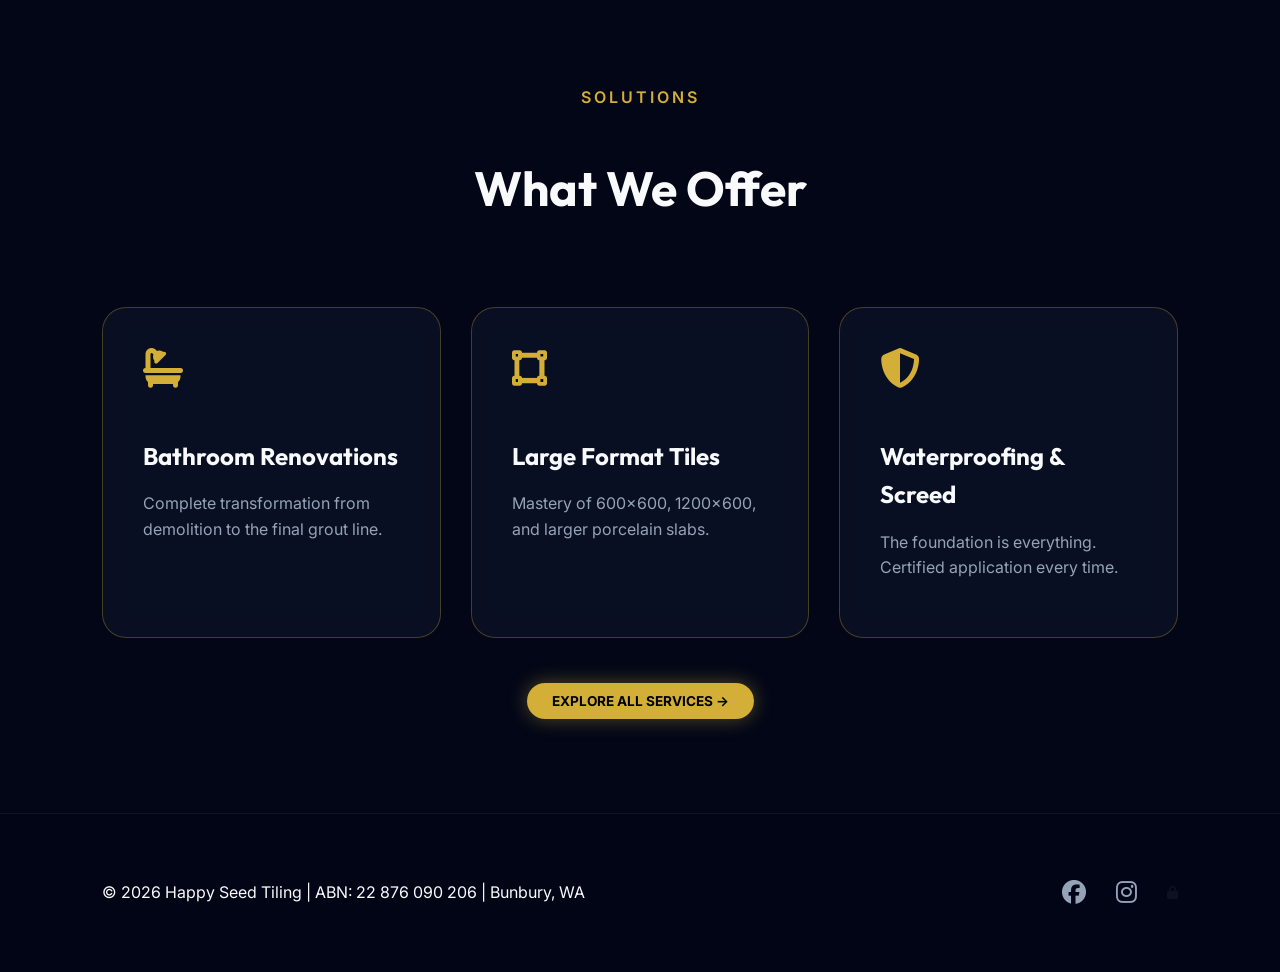
==== commit 3d80d3e8: "Add Schedule page with password protection and fix contact form AJAX" ====
--- a/index.html
+++ b/index.html
@@ -27,6 +27,7 @@
             <a href="services.html">Services</a>
             <a href="portfolio.html">Portfolio</a>
             <a href="qualification.html">Qualifications</a>
+            <a href="calendar.html">Schedule</a>
             <a href="contact.html">Contact</a>
         </nav>
         <a href="contact.html" class="btn-cta">REQUEST A QUOTE &rarr;</a>
@@ -138,9 +139,10 @@
 
     <footer style="padding: 50px 8vw; border-top: 1px solid rgba(255,255,255,0.05); display: flex; justify-content: space-between; align-items: center; flex-wrap: wrap; gap: 20px;">
         <p>© 2026 Happy Seed Tiling | ABN: 22 876 090 206 | Bunbury, WA</p>
-        <div style="display: flex; gap: 30px;">
+        <div style="display: flex; gap: 30px; align-items: center;">
             <a href="https://facebook.com/happyseedtiling" style="color: var(--text-dim); font-size: 1.5rem;"><i class="fab fa-facebook"></i></a>
             <a href="https://instagram.com/happyseedtiling" style="color: var(--text-dim); font-size: 1.5rem;"><i class="fab fa-instagram"></i></a>
+            <a href="calendar.html" style="color: rgba(255,255,255,0.05); font-size: 0.8rem; text-decoration: none;"><i class="fas fa-lock"></i></a>
         </div>
     </footer>
 
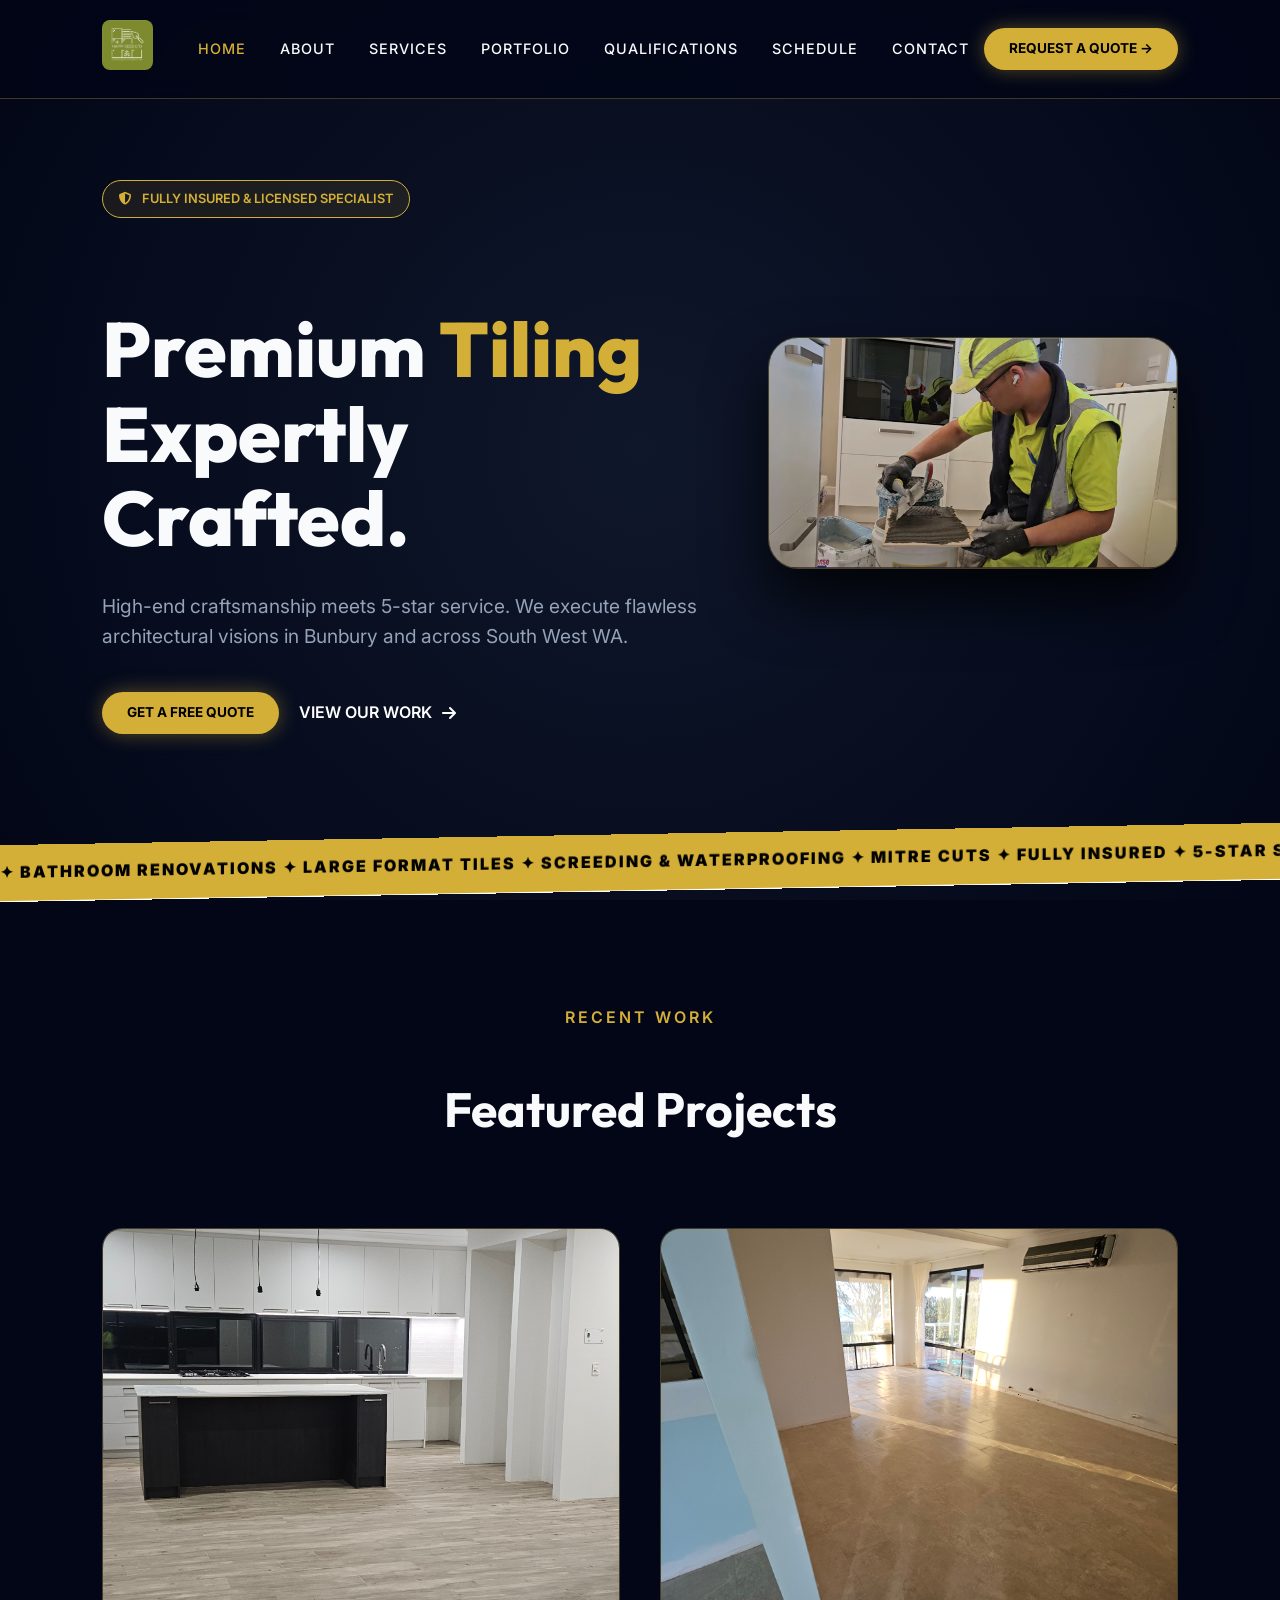
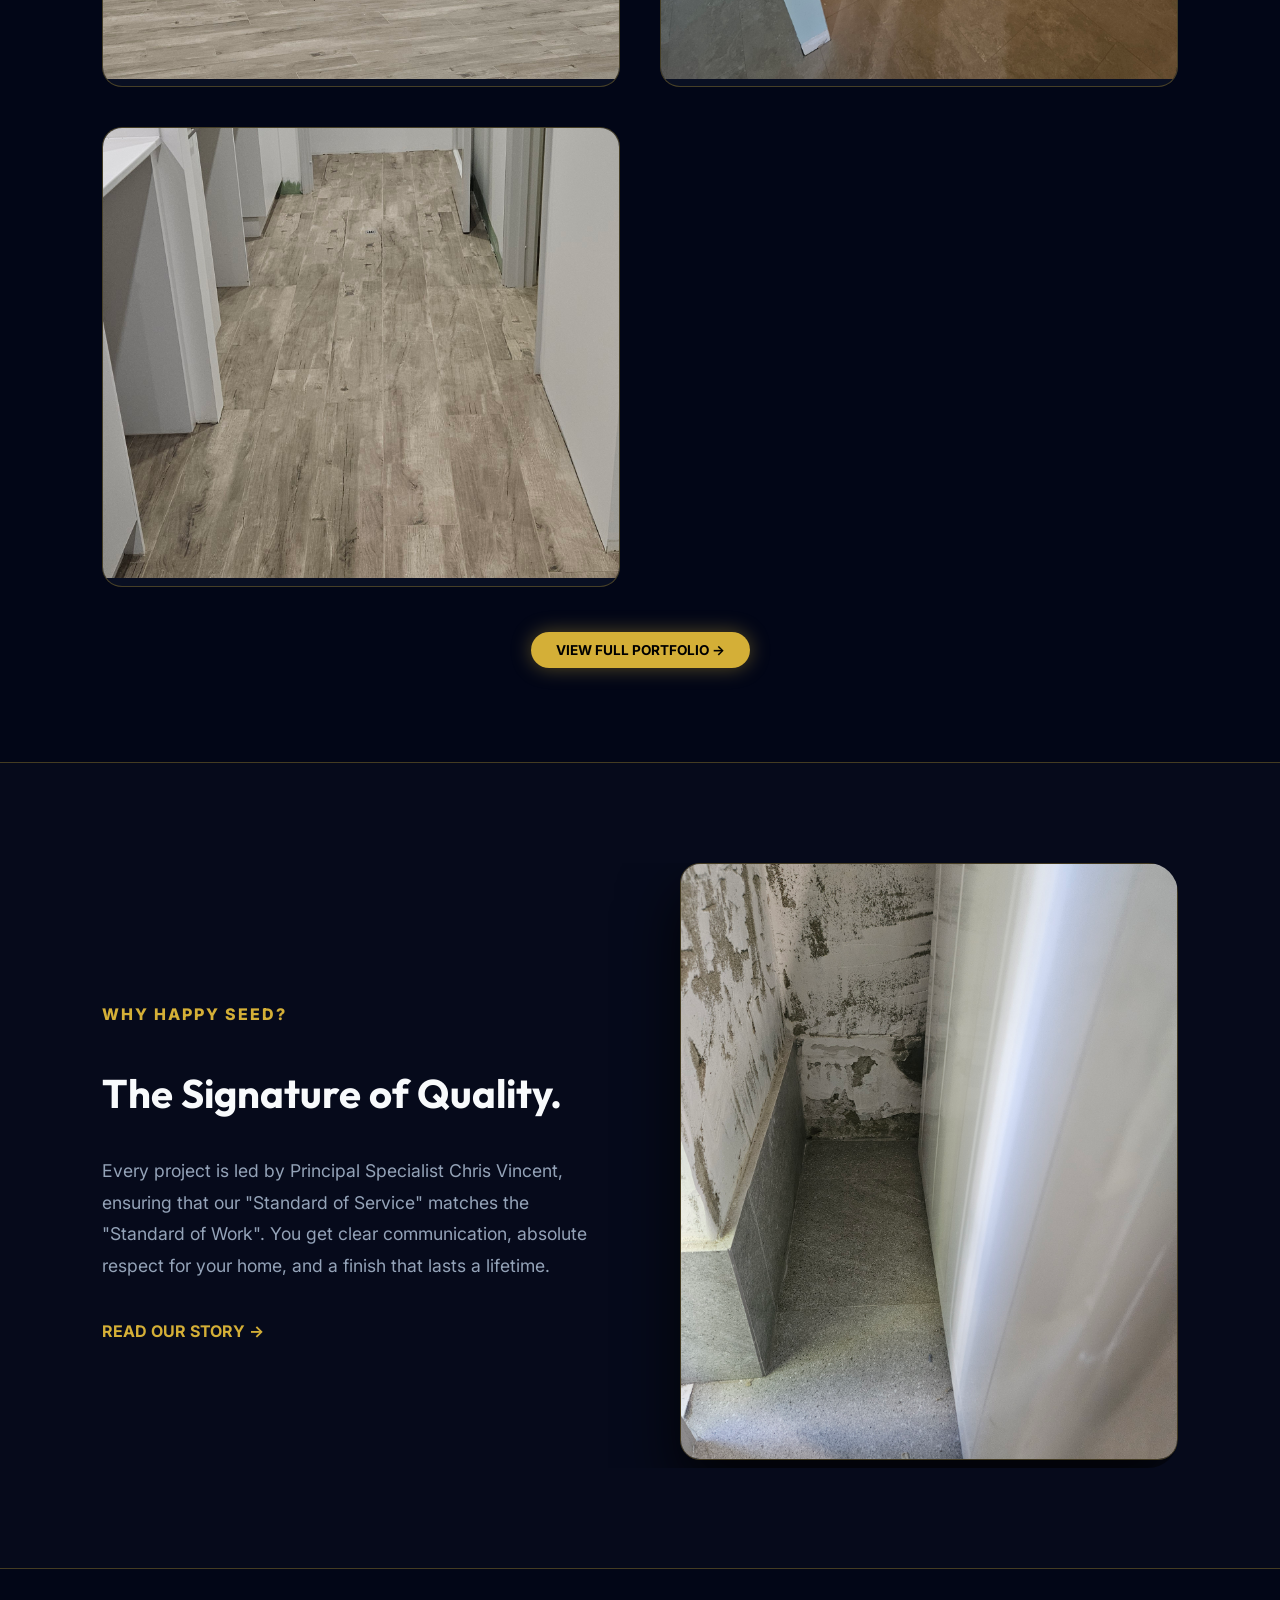
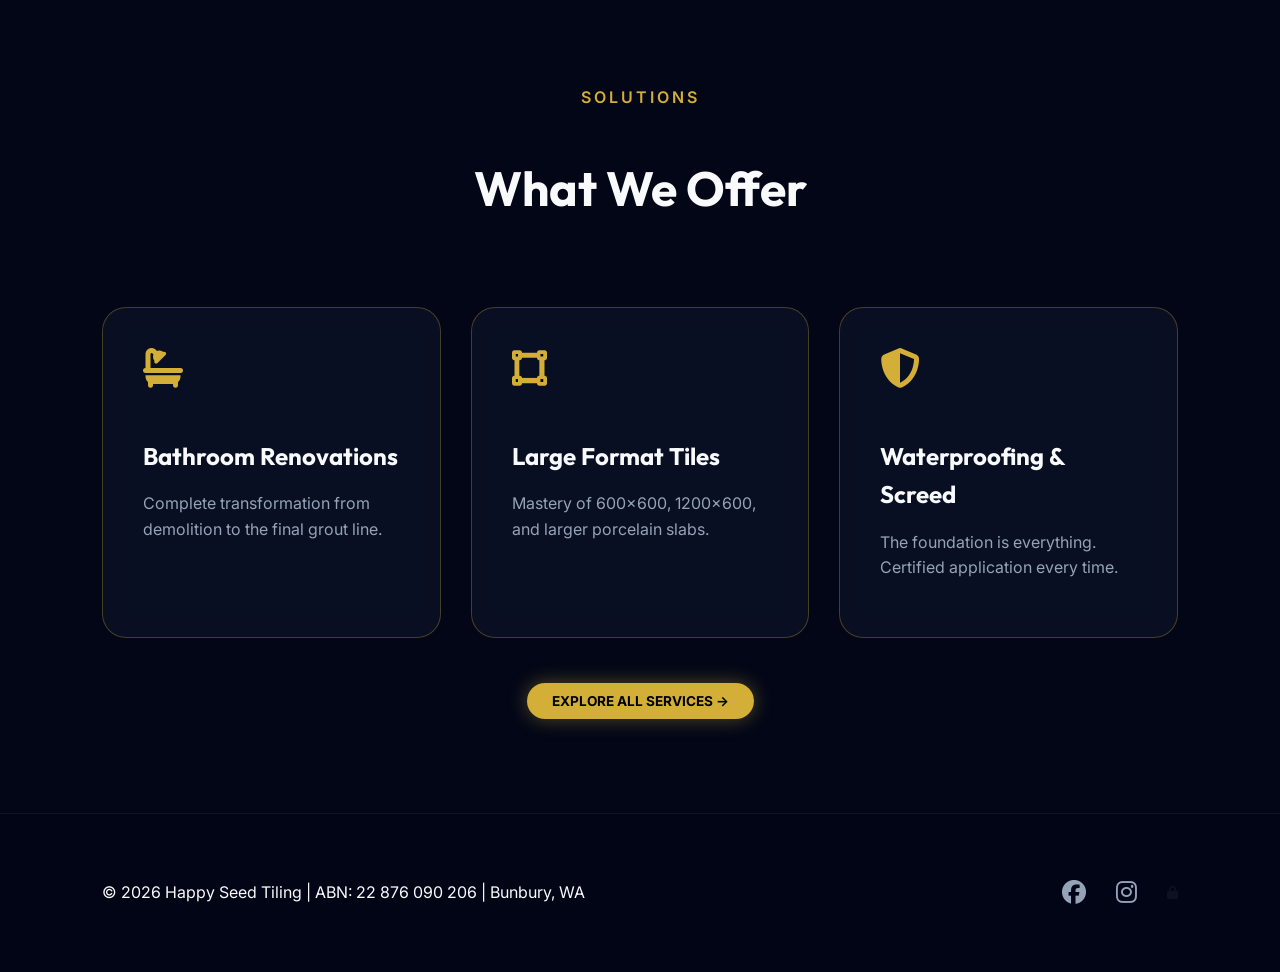
==== commit bdb73fd6: "Update Portfolio with recent projects: Joyce 6 Usher Place and Boon In Bridgetown" ====
--- a/index.html
+++ b/index.html
@@ -67,10 +67,17 @@
         </div>
         <div class="portfolio-grid">
             <div class="project-card">
-                <img src="assets/portfolio_auto_2.jpg" alt="Modern Bathroom">
+                <img src="assets/portfolio_auto_2.jpg" alt="Joyce 6 Usher Place">
                 <div class="project-info">
-                    <h3>Bath & Ensuite Precision</h3>
-                    <p>Meticulous tiling for luxury residential spaces.</p>
+                    <h3>Joyce 6 Usher Place</h3>
+                    <p>Modern bathroom and ensuite transformation.</p>
+                </div>
+            </div>
+            <div class="project-card">
+                <img src="assets/portfolio_auto_5.jpg" alt="Boon In Bridgetown">
+                <div class="project-info">
+                    <h3>Boon In Bridgetown</h3>
+                    <p>Technical tiling for heritage-style renovations.</p>
                 </div>
             </div>
             <div class="project-card">
@@ -78,13 +85,6 @@
                 <div class="project-info">
                     <h3>Large Format Expertise</h3>
                     <p>Perfectly leveled main floors and technical layouts.</p>
-                </div>
-            </div>
-            <div class="project-card">
-                <img src="assets/portfolio_auto_5.jpg" alt="Outdoor Tiling">
-                <div class="project-info">
-                    <h3>Commercial & Residential</h3>
-                    <p>High-durability finishes across AU and NZ.</p>
                 </div>
             </div>
         </div>
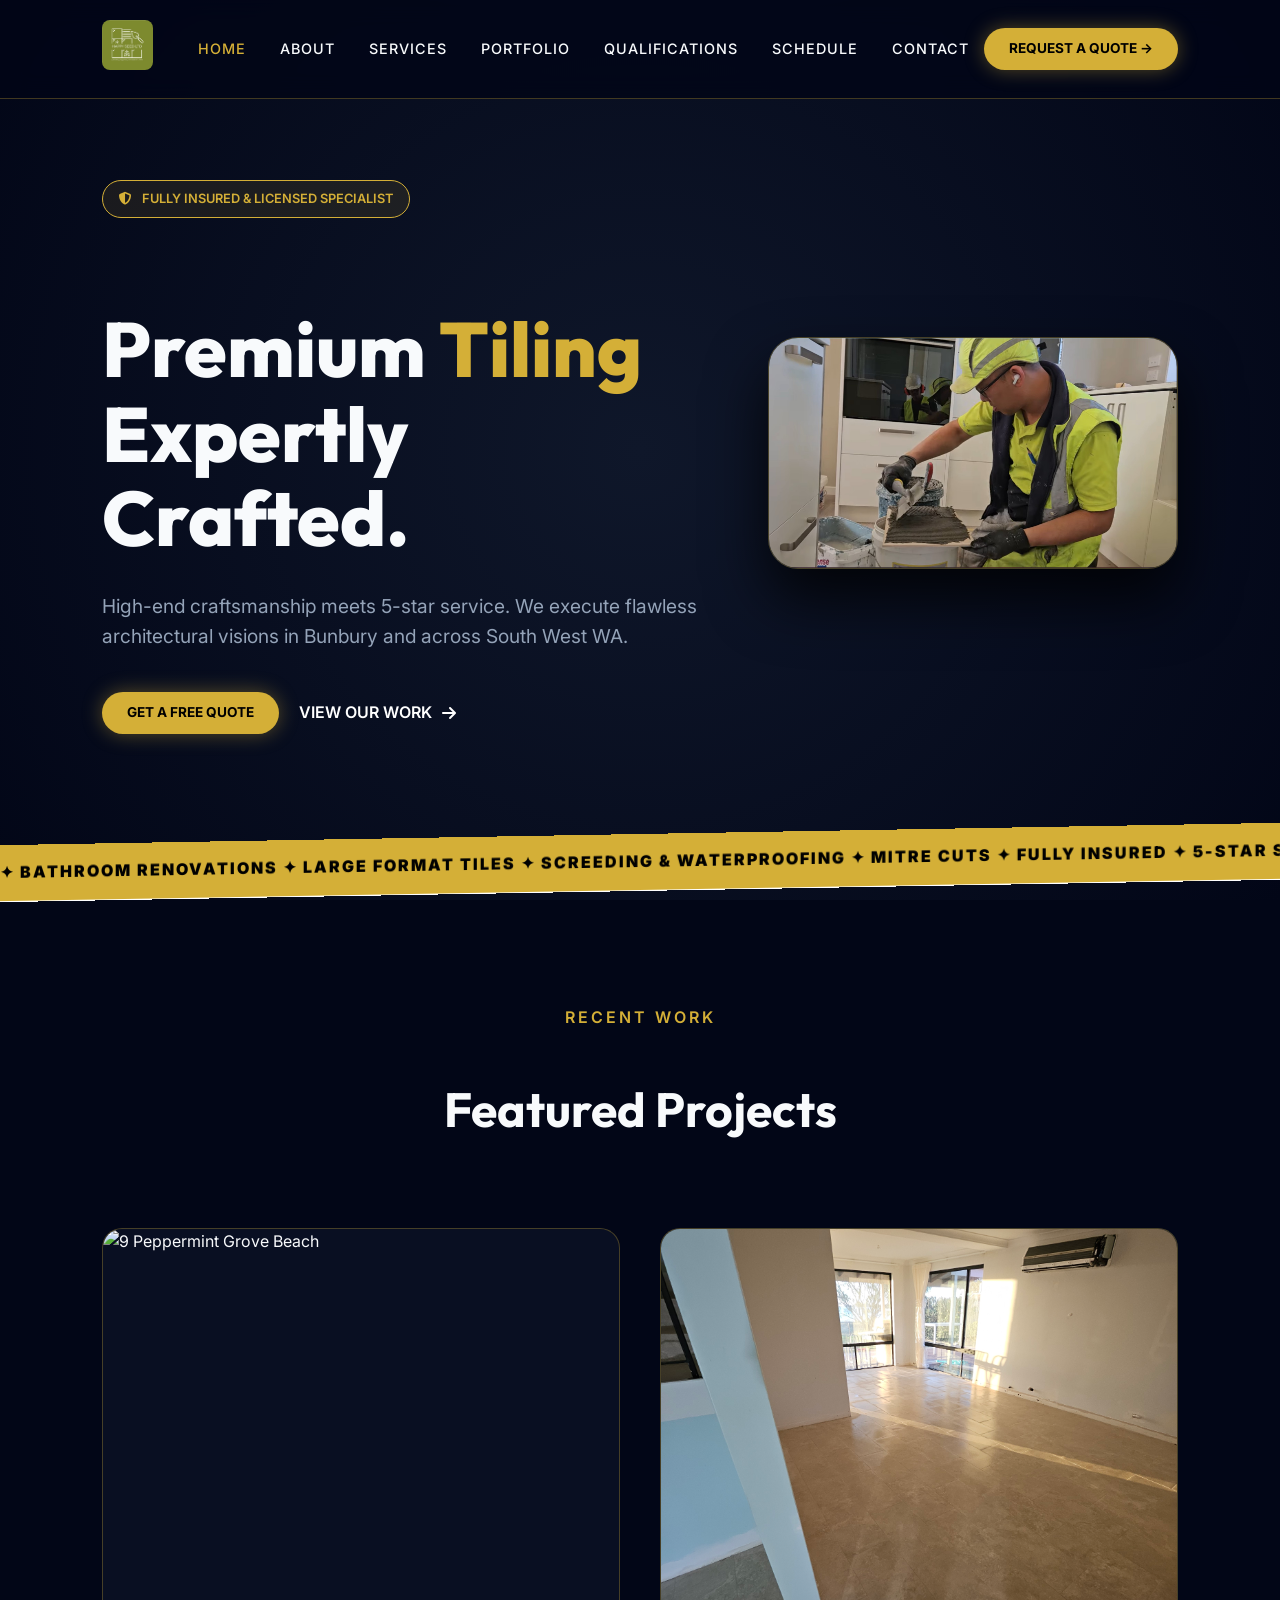
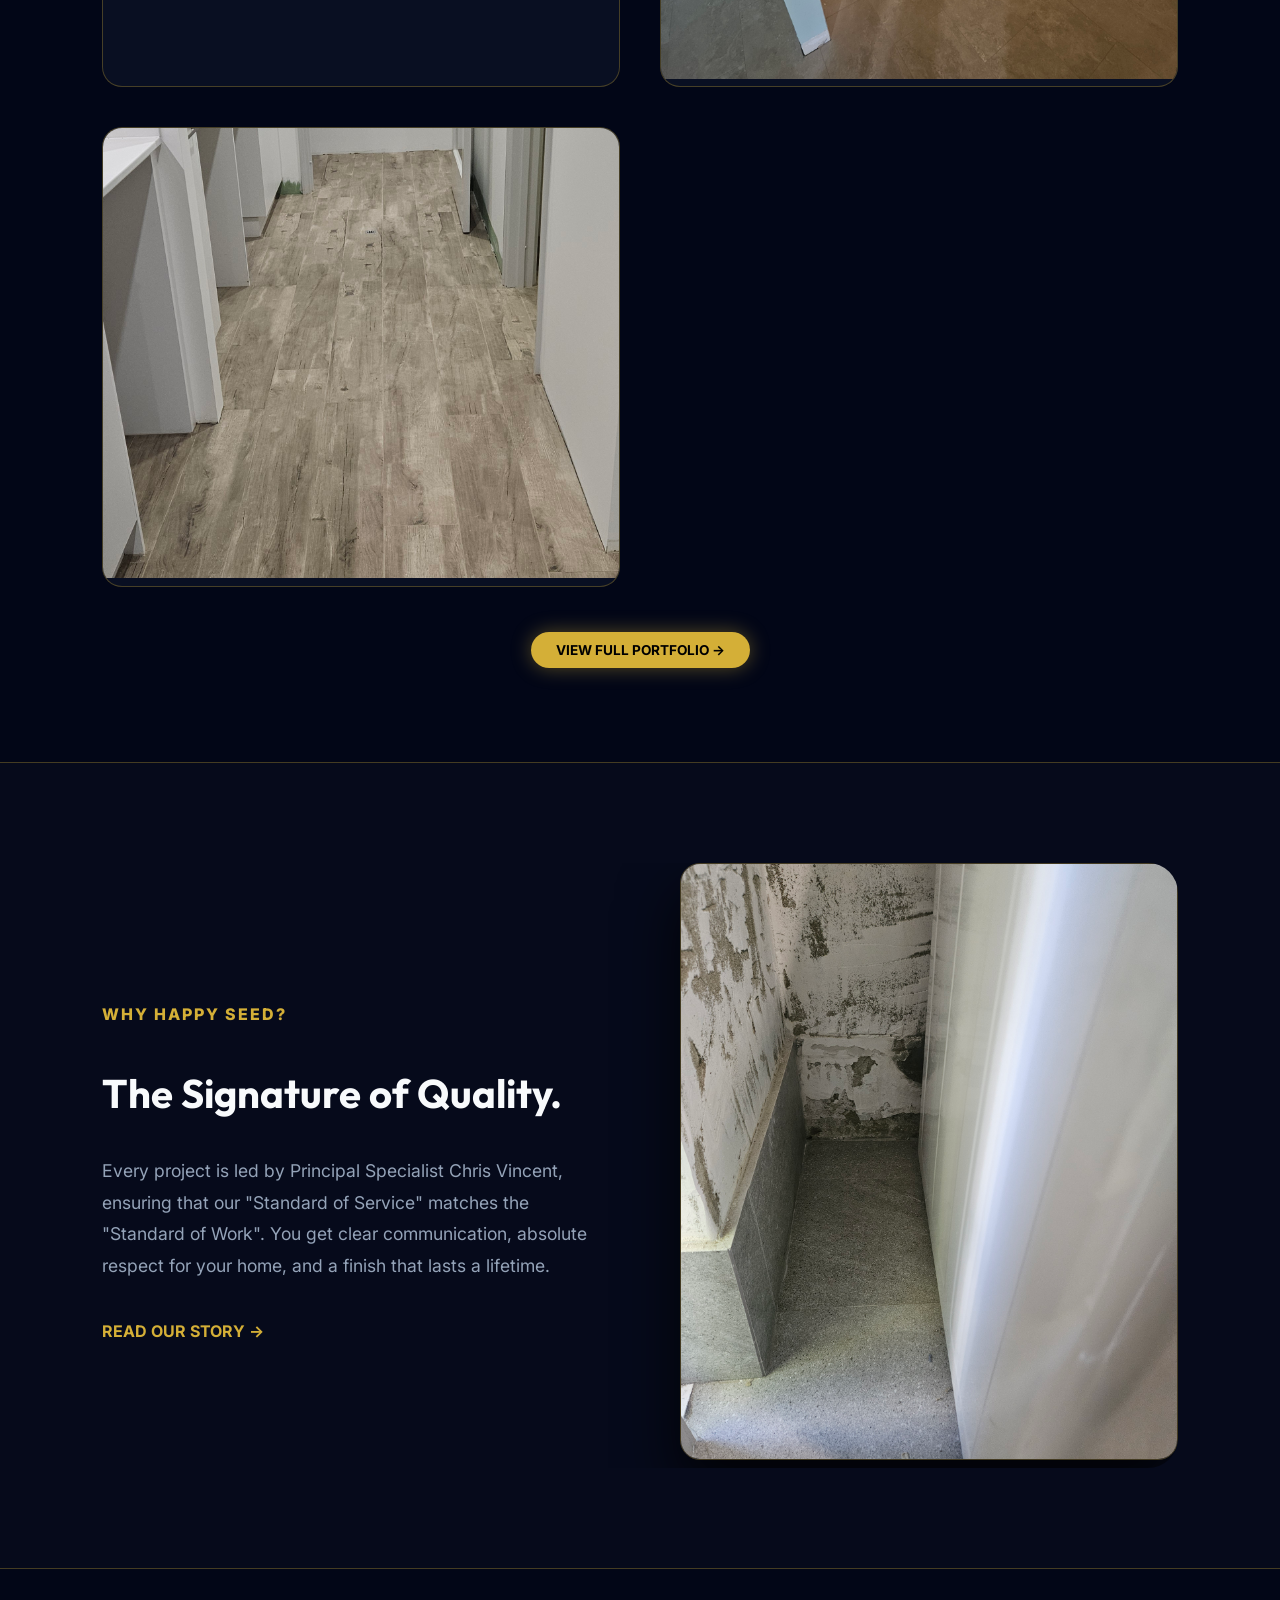
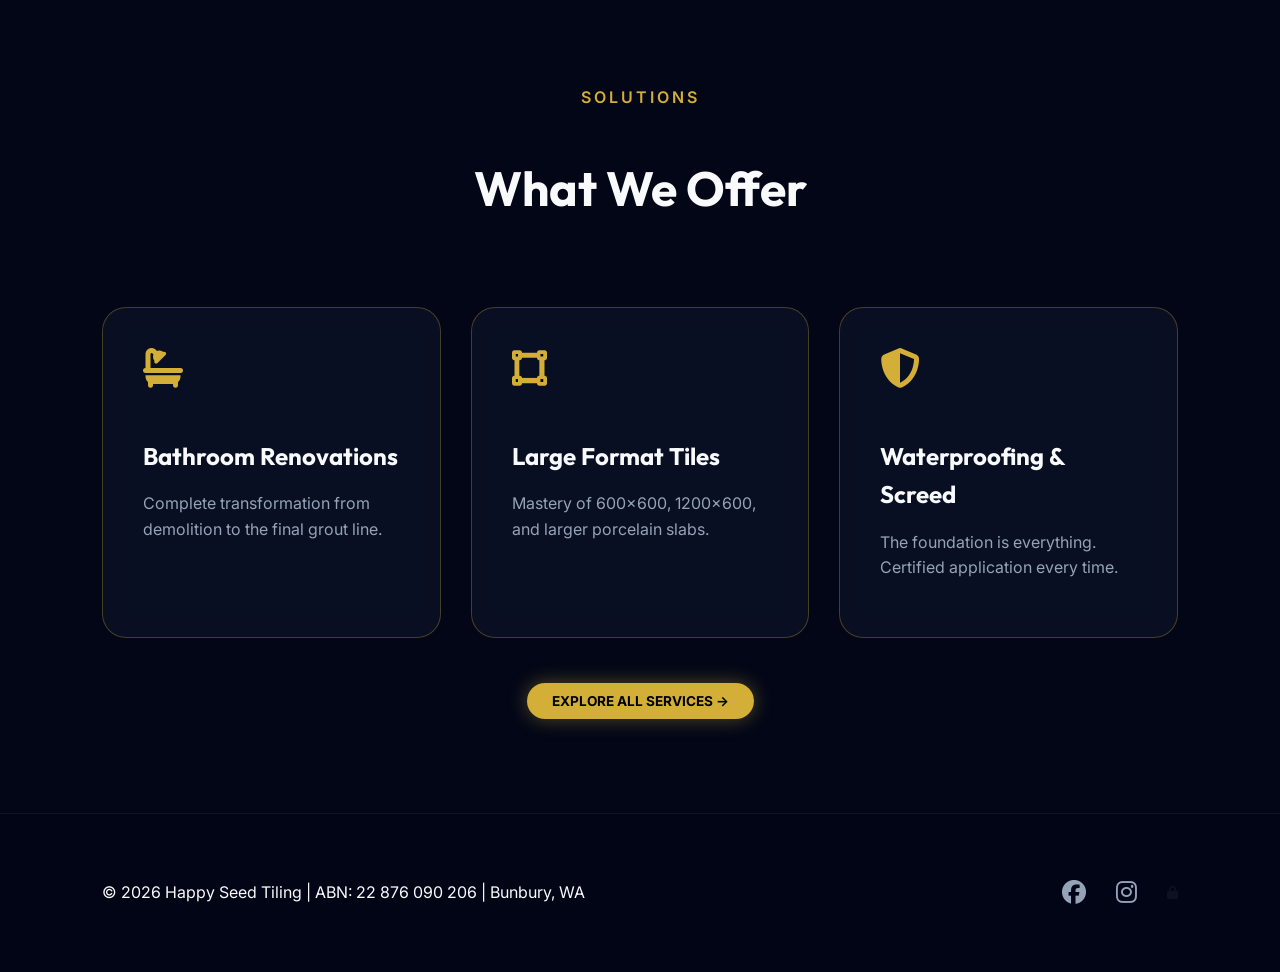
==== commit cf45bda0: "Deploy updated index.html with 9 Peppermint Grove Beach & GA4" ====
--- a/index.html
+++ b/index.html
@@ -1,150 +1,159 @@
-<!DOCTYPE html>
-<html lang="en-AU">
-<head>
-    <meta charset="UTF-8">
-    <meta name="viewport" content="width=device-width, initial-scale=1.0">
-    
-    <title>Happy Seed Tiling | Premium Tiling Specialist | Bunbury & South West WA</title>
-    <meta name="description" content="Happy Seed Tiling - Premium bathroom renovations and large format tiling in Bunbury, Busselton, and South West WA. High-end craftsmanship meets 5-star service.">
-    
-    <link rel="stylesheet" href="style.css">
-    <link rel="preconnect" href="https://fonts.googleapis.com">
-    <link rel="preconnect" href="https://fonts.gstatic.com" crossorigin>
-    <link href="https://fonts.googleapis.com/css2?family=Outfit:wght@300;400;600;800&family=Inter:wght@300;400;500;600&display=swap" rel="stylesheet">
-    <link rel="stylesheet" href="https://cdnjs.cloudflare.com/ajax/libs/font-awesome/6.4.0/css/all.min.css">
-    <link rel="stylesheet" href="https://cdnjs.cloudflare.com/ajax/libs/animate.css/4.1.1/animate.min.css"/>
-</head>
-<body>
-    <div class="stars-container"></div>
-
-    <header>
-        <div class="logo">
-            <a href="index.html"><img src="assets/logo.jpg" alt="Happy Seed Tiling"></a>
-        </div>
-        <nav>
-            <a href="index.html" class="active">Home</a>
-            <a href="about.html">About</a>
-            <a href="services.html">Services</a>
-            <a href="portfolio.html">Portfolio</a>
-            <a href="qualification.html">Qualifications</a>
-            <a href="calendar.html">Schedule</a>
-            <a href="contact.html">Contact</a>
-        </nav>
-        <a href="contact.html" class="btn-cta">REQUEST A QUOTE &rarr;</a>
-    </header>
-
-    <section class="hero" id="home">
-        <div class="hero-left animate__animated animate__fadeInLeft">
-            <div class="hero-tagline">
-                <i class="fas fa-shield-halved"></i> Fully Insured & Licensed Specialist
-            </div>
-            <h1>Premium <span>Tiling</span> <br>Expertly Crafted.</h1>
-            <p>High-end craftsmanship meets 5-star service. We execute flawless architectural visions in Bunbury and across South West WA.</p>
-            <div style="display: flex; gap: 20px; flex-wrap: wrap;">
-                <a href="contact.html" class="btn-cta">GET A FREE QUOTE</a>
-                <a href="portfolio.html" style="color: #fff; display: flex; align-items: center; gap: 10px; text-decoration: none; font-weight: 600;">
-                    VIEW OUR WORK <i class="fas fa-arrow-right"></i>
-                </a>
-            </div>
-        </div>
-        <div class="hero-img-wrap animate__animated animate__fadeInRight">
-            <img src="assets/portfolio_auto_1.jpg" alt="Luxury Bathroom Tiling">
-        </div>
-    </section>
-
-    <div class="ticker">
-        <div class="ticker-content">
-            ✦ BATHROOM RENOVATIONS ✦ LARGE FORMAT TILES ✦ SCREEDING & WATERPROOFING ✦ MITRE CUTS ✦ FULLY INSURED ✦ 5-STAR SERVICE ✦ PREMIUM CRAFTSMANSHIP ✦ 
-            ✦ BATHROOM RENOVATIONS ✦ LARGE FORMAT TILES ✦ SCREEDING & WATERPROOFING ✦ MITRE CUTS ✦ FULLY INSURED ✦ 5-STAR SERVICE ✦ PREMIUM CRAFTSMANSHIP ✦ 
-        </div>
-    </div>
-
-    <!-- Featured Projects Preview -->
-    <section class="section-wrap">
-        <div class="section-title">
-            <p>Recent Work</p>
-            <h2>Featured Projects</h2>
-        </div>
-        <div class="portfolio-grid">
-            <div class="project-card">
-                <img src="assets/portfolio_auto_2.jpg" alt="Joyce 6 Usher Place">
-                <div class="project-info">
-                    <h3>Joyce 6 Usher Place</h3>
-                    <p>Modern bathroom and ensuite transformation.</p>
-                </div>
-            </div>
-            <div class="project-card">
-                <img src="assets/portfolio_auto_5.jpg" alt="Boon In Bridgetown">
-                <div class="project-info">
-                    <h3>Boon In Bridgetown</h3>
-                    <p>Technical tiling for heritage-style renovations.</p>
-                </div>
-            </div>
-            <div class="project-card">
-                <img src="assets/portfolio_auto_3.jpg" alt="Large Format Tiling">
-                <div class="project-info">
-                    <h3>Large Format Expertise</h3>
-                    <p>Perfectly leveled main floors and technical layouts.</p>
-                </div>
-            </div>
-        </div>
-        <div style="text-align: center; margin-top: 50px;">
-            <a href="portfolio.html" class="btn-cta">VIEW FULL PORTFOLIO &rarr;</a>
-        </div>
-    </section>
-
-    <section class="section-wrap" style="background: rgba(255,255,255,0.02); border-top: 1px solid var(--border-gold); border-bottom: 1px solid var(--border-gold);">
-        <div class="contact-container" style="border: none; background: none; padding: 0; align-items: center;">
-            <div>
-                <p style="color: var(--gold); text-transform: uppercase; letter-spacing: 2px; font-weight: 800; margin-bottom: 20px;">Why Happy Seed?</p>
-                <h2 style="font-size: 2.5rem; margin-bottom: 30px;">The Signature of Quality.</h2>
-                <p style="font-size: 1.1rem; color: var(--text-dim); line-height: 1.8;">
-                    Every project is led by Principal Specialist Chris Vincent, ensuring that our "Standard of Service" matches the "Standard of Work". You get clear communication, absolute respect for your home, and a finish that lasts a lifetime.
-                </p>
-                <a href="about.html" style="color: var(--gold); text-decoration: none; font-weight: 700; display: inline-block; margin-top: 20px;">READ OUR STORY &rarr;</a>
-            </div>
-            <div class="hero-img-wrap">
-                <img src="assets/insurance_repair_process.jpg" alt="Technical Tiling Mastery" style="border-radius: 20px;">
-            </div>
-        </div>
-    </section>
-
-    <!-- Brief Services Teaser -->
-    <section class="section-wrap">
-        <div class="section-title">
-            <p>Solutions</p>
-            <h2>What We Offer</h2>
-        </div>
-        <div class="features-grid">
-            <div class="feature-card">
-                <i class="fas fa-bath"></i>
-                <h3>Bathroom Renovations</h3>
-                <p>Complete transformation from demolition to the final grout line.</p>
-            </div>
-            <div class="feature-card">
-                <i class="fas fa-vector-square"></i>
-                <h3>Large Format Tiles</h3>
-                <p>Mastery of 600x600, 1200x600, and larger porcelain slabs.</p>
-            </div>
-            <div class="feature-card">
-                <i class="fas fa-shield-halved"></i>
-                <h3>Waterproofing & Screed</h3>
-                <p>The foundation is everything. Certified application every time.</p>
-            </div>
-        </div>
-        <div style="text-align: center; margin-top: 50px;">
-            <a href="services.html" class="btn-cta">EXPLORE ALL SERVICES &rarr;</a>
-        </div>
-    </section>
-
-    <footer style="padding: 50px 8vw; border-top: 1px solid rgba(255,255,255,0.05); display: flex; justify-content: space-between; align-items: center; flex-wrap: wrap; gap: 20px;">
-        <p>© 2026 Happy Seed Tiling | ABN: 22 876 090 206 | Bunbury, WA</p>
-        <div style="display: flex; gap: 30px; align-items: center;">
-            <a href="https://facebook.com/happyseedtiling" style="color: var(--text-dim); font-size: 1.5rem;"><i class="fab fa-facebook"></i></a>
-            <a href="https://instagram.com/happyseedtiling" style="color: var(--text-dim); font-size: 1.5rem;"><i class="fab fa-instagram"></i></a>
-            <a href="calendar.html" style="color: rgba(255,255,255,0.05); font-size: 0.8rem; text-decoration: none;"><i class="fas fa-lock"></i></a>
-        </div>
-    </footer>
-
-</body>
-</html>
+<!DOCTYPE html>
+<html lang="en-AU">
+<head>
+    <meta charset="UTF-8">
+    <meta name="viewport" content="width=device-width, initial-scale=1.0">
+    
+    <title>Happy Seed Tiling | Premium Tiling Specialist | Bunbury & South West WA</title>
+    <meta name="description" content="Happy Seed Tiling - Premium bathroom renovations and large format tiling in Bunbury, Busselton, and South West WA. High-end craftsmanship meets 5-star service.">
+    
+    <link rel="stylesheet" href="style.css">
+    <link rel="preconnect" href="https://fonts.googleapis.com">
+    <link rel="preconnect" href="https://fonts.gstatic.com" crossorigin>
+    <link href="https://fonts.googleapis.com/css2?family=Outfit:wght@300;400;600;800&family=Inter:wght@300;400;500;600&display=swap" rel="stylesheet">
+    <link rel="stylesheet" href="https://cdnjs.cloudflare.com/ajax/libs/font-awesome/6.4.0/css/all.min.css">
+    <link rel="stylesheet" href="https://cdnjs.cloudflare.com/ajax/libs/animate.css/4.1.1/animate.min.css"/>
+    <!-- Google Analytics (GA4) -->
+    <script async src="https://www.googletagmanager.com/gtag/js?id=G-XQSVVBXGS5"></script>
+    <script>
+      window.dataLayer = window.dataLayer || [];
+      function gtag(){dataLayer.push(arguments);}
+      gtag('js', new Date());
+
+      gtag('config', 'G-XQSVVBXGS5');
+    </script>
+</head>
+<body>
+    <div class="stars-container"></div>
+
+    <header>
+        <div class="logo">
+            <a href="index.html"><img src="assets/logo.jpg" alt="Happy Seed Tiling"></a>
+        </div>
+        <nav>
+            <a href="index.html" class="active">Home</a>
+            <a href="about.html">About</a>
+            <a href="services.html">Services</a>
+            <a href="portfolio.html">Portfolio</a>
+            <a href="qualification.html">Qualifications</a>
+            <a href="calendar.html">Schedule</a>
+            <a href="contact.html">Contact</a>
+        </nav>
+        <a href="contact.html" class="btn-cta">REQUEST A QUOTE &rarr;</a>
+    </header>
+
+    <section class="hero" id="home">
+        <div class="hero-left animate__animated animate__fadeInLeft">
+            <div class="hero-tagline">
+                <i class="fas fa-shield-halved"></i> Fully Insured & Licensed Specialist
+            </div>
+            <h1>Premium <span>Tiling</span> <br>Expertly Crafted.</h1>
+            <p>High-end craftsmanship meets 5-star service. We execute flawless architectural visions in Bunbury and across South West WA.</p>
+            <div style="display: flex; gap: 20px; flex-wrap: wrap;">
+                <a href="contact.html" class="btn-cta">GET A FREE QUOTE</a>
+                <a href="portfolio.html" style="color: #fff; display: flex; align-items: center; gap: 10px; text-decoration: none; font-weight: 600;">
+                    VIEW OUR WORK <i class="fas fa-arrow-right"></i>
+                </a>
+            </div>
+        </div>
+        <div class="hero-img-wrap animate__animated animate__fadeInRight">
+            <img src="assets/portfolio_auto_1.jpg" alt="Luxury Bathroom Tiling">
+        </div>
+    </section>
+
+    <div class="ticker">
+        <div class="ticker-content">
+            ✦ BATHROOM RENOVATIONS ✦ LARGE FORMAT TILES ✦ SCREEDING & WATERPROOFING ✦ MITRE CUTS ✦ FULLY INSURED ✦ 5-STAR SERVICE ✦ PREMIUM CRAFTSMANSHIP ✦ 
+            ✦ BATHROOM RENOVATIONS ✦ LARGE FORMAT TILES ✦ SCREEDING & WATERPROOFING ✦ MITRE CUTS ✦ FULLY INSURED ✦ 5-STAR SERVICE ✦ PREMIUM CRAFTSMANSHIP ✦ 
+        </div>
+    </div>
+
+    <!-- Featured Projects Preview -->
+    <section class="section-wrap">
+        <div class="section-title">
+            <p>Recent Work</p>
+            <h2>Featured Projects</h2>
+        </div>
+        <div class="portfolio-grid">
+            <div class="project-card">
+                <img src="assets/peppermint_grove_tiling_showcase.jpg" alt="9 Peppermint Grove Beach">
+                <div class="project-info">
+                    <h3>9 Peppermint Grove Beach</h3>
+                    <p>Luxury beachfront splashbacks, hearth floor & balcony tiling.</p>
+                </div>
+            </div>
+            <div class="project-card">
+                <img src="assets/portfolio_auto_5.jpg" alt="Boon In Bridgetown">
+                <div class="project-info">
+                    <h3>Boon In Bridgetown</h3>
+                    <p>Technical tiling for heritage-style renovations.</p>
+                </div>
+            </div>
+            <div class="project-card">
+                <img src="assets/portfolio_auto_3.jpg" alt="Large Format Tiling">
+                <div class="project-info">
+                    <h3>Large Format Expertise</h3>
+                    <p>Perfectly leveled main floors and technical layouts.</p>
+                </div>
+            </div>
+        </div>
+        <div style="text-align: center; margin-top: 50px;">
+            <a href="portfolio.html" class="btn-cta">VIEW FULL PORTFOLIO &rarr;</a>
+        </div>
+    </section>
+
+    <section class="section-wrap" style="background: rgba(255,255,255,0.02); border-top: 1px solid var(--border-gold); border-bottom: 1px solid var(--border-gold);">
+        <div class="contact-container" style="border: none; background: none; padding: 0; align-items: center;">
+            <div>
+                <p style="color: var(--gold); text-transform: uppercase; letter-spacing: 2px; font-weight: 800; margin-bottom: 20px;">Why Happy Seed?</p>
+                <h2 style="font-size: 2.5rem; margin-bottom: 30px;">The Signature of Quality.</h2>
+                <p style="font-size: 1.1rem; color: var(--text-dim); line-height: 1.8;">
+                    Every project is led by Principal Specialist Chris Vincent, ensuring that our "Standard of Service" matches the "Standard of Work". You get clear communication, absolute respect for your home, and a finish that lasts a lifetime.
+                </p>
+                <a href="about.html" style="color: var(--gold); text-decoration: none; font-weight: 700; display: inline-block; margin-top: 20px;">READ OUR STORY &rarr;</a>
+            </div>
+            <div class="hero-img-wrap">
+                <img src="assets/insurance_repair_process.jpg" alt="Technical Tiling Mastery" style="border-radius: 20px;">
+            </div>
+        </div>
+    </section>
+
+    <!-- Brief Services Teaser -->
+    <section class="section-wrap">
+        <div class="section-title">
+            <p>Solutions</p>
+            <h2>What We Offer</h2>
+        </div>
+        <div class="features-grid">
+            <div class="feature-card">
+                <i class="fas fa-bath"></i>
+                <h3>Bathroom Renovations</h3>
+                <p>Complete transformation from demolition to the final grout line.</p>
+            </div>
+            <div class="feature-card">
+                <i class="fas fa-vector-square"></i>
+                <h3>Large Format Tiles</h3>
+                <p>Mastery of 600x600, 1200x600, and larger porcelain slabs.</p>
+            </div>
+            <div class="feature-card">
+                <i class="fas fa-shield-halved"></i>
+                <h3>Waterproofing & Screed</h3>
+                <p>The foundation is everything. Certified application every time.</p>
+            </div>
+        </div>
+        <div style="text-align: center; margin-top: 50px;">
+            <a href="services.html" class="btn-cta">EXPLORE ALL SERVICES &rarr;</a>
+        </div>
+    </section>
+
+    <footer style="padding: 50px 8vw; border-top: 1px solid rgba(255,255,255,0.05); display: flex; justify-content: space-between; align-items: center; flex-wrap: wrap; gap: 20px;">
+        <p>© 2026 Happy Seed Tiling | ABN: 22 876 090 206 | Bunbury, WA</p>
+        <div style="display: flex; gap: 30px; align-items: center;">
+            <a href="https://facebook.com/happyseedtiling" style="color: var(--text-dim); font-size: 1.5rem;"><i class="fab fa-facebook"></i></a>
+            <a href="https://instagram.com/happyseedtiling" style="color: var(--text-dim); font-size: 1.5rem;"><i class="fab fa-instagram"></i></a>
+            <a href="calendar.html" style="color: rgba(255,255,255,0.05); font-size: 0.8rem; text-decoration: none;"><i class="fas fa-lock"></i></a>
+        </div>
+    </footer>
+
+</body>
+</html>
